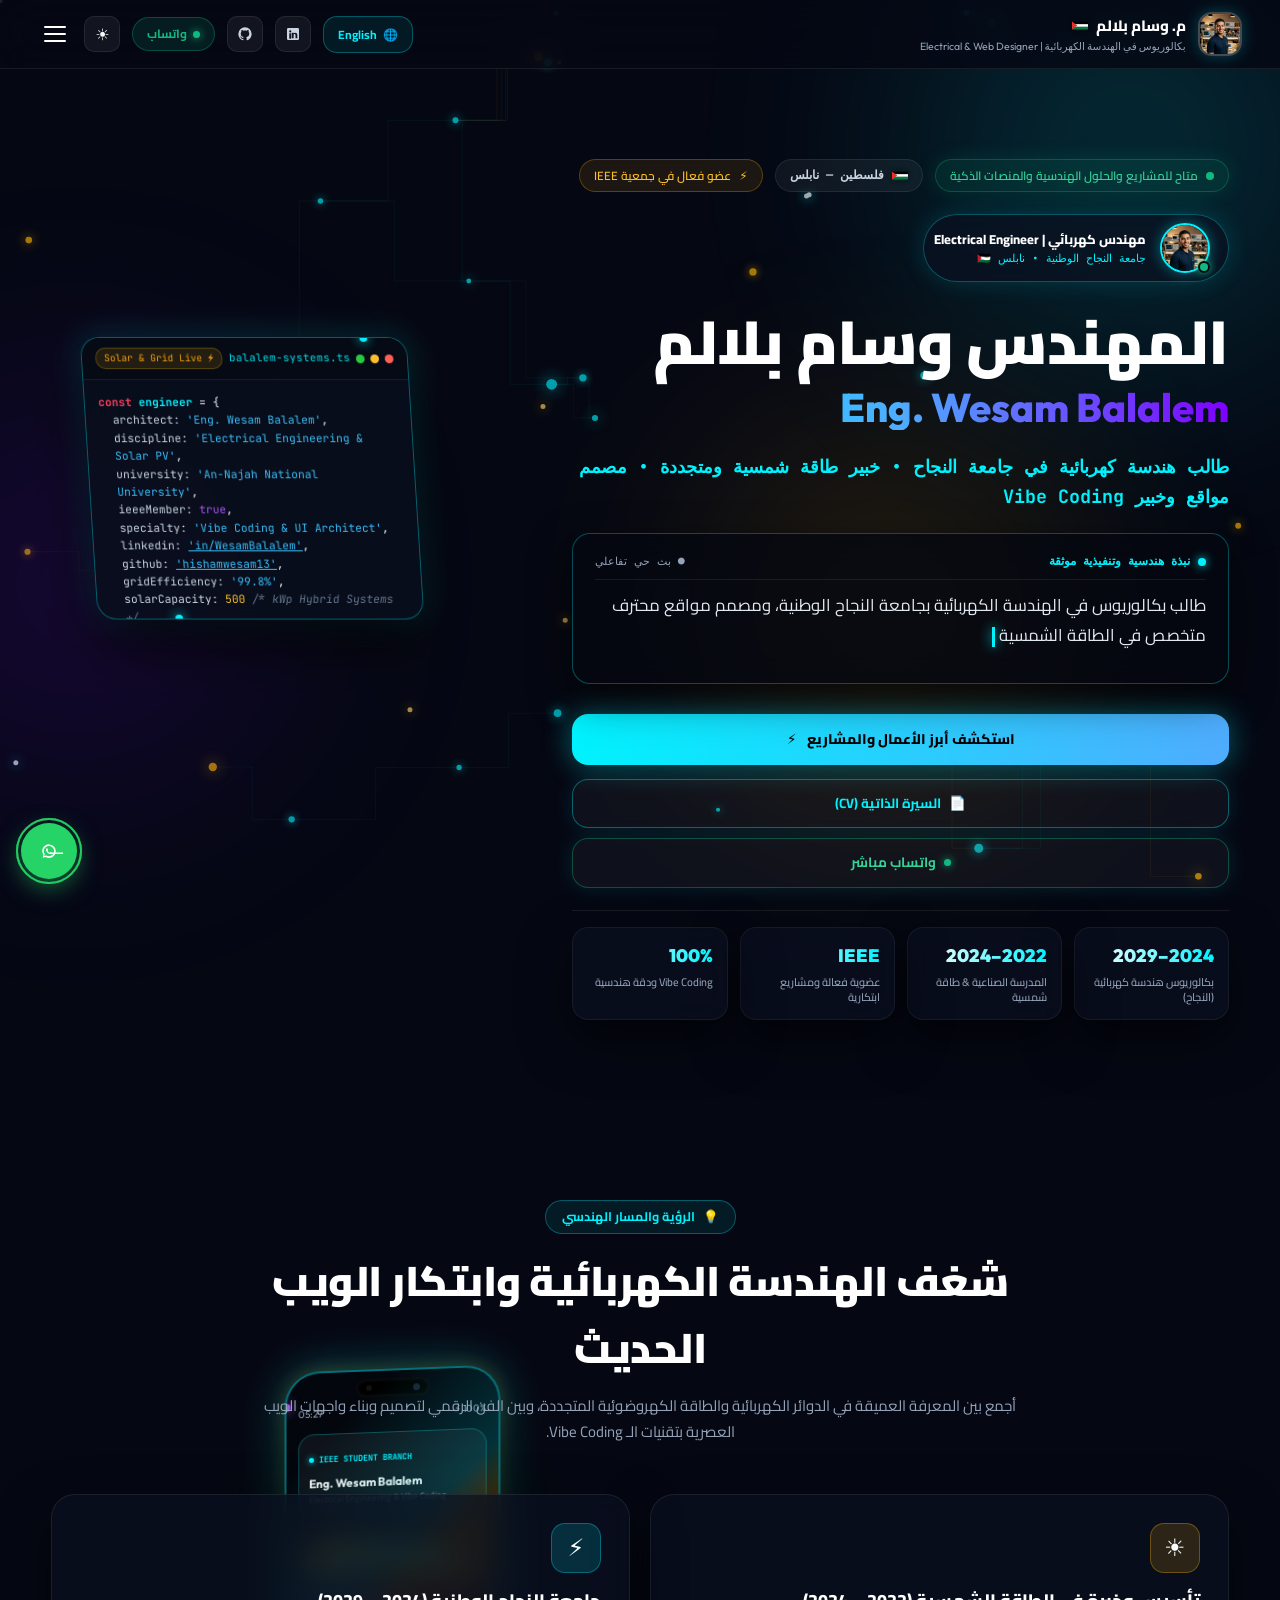
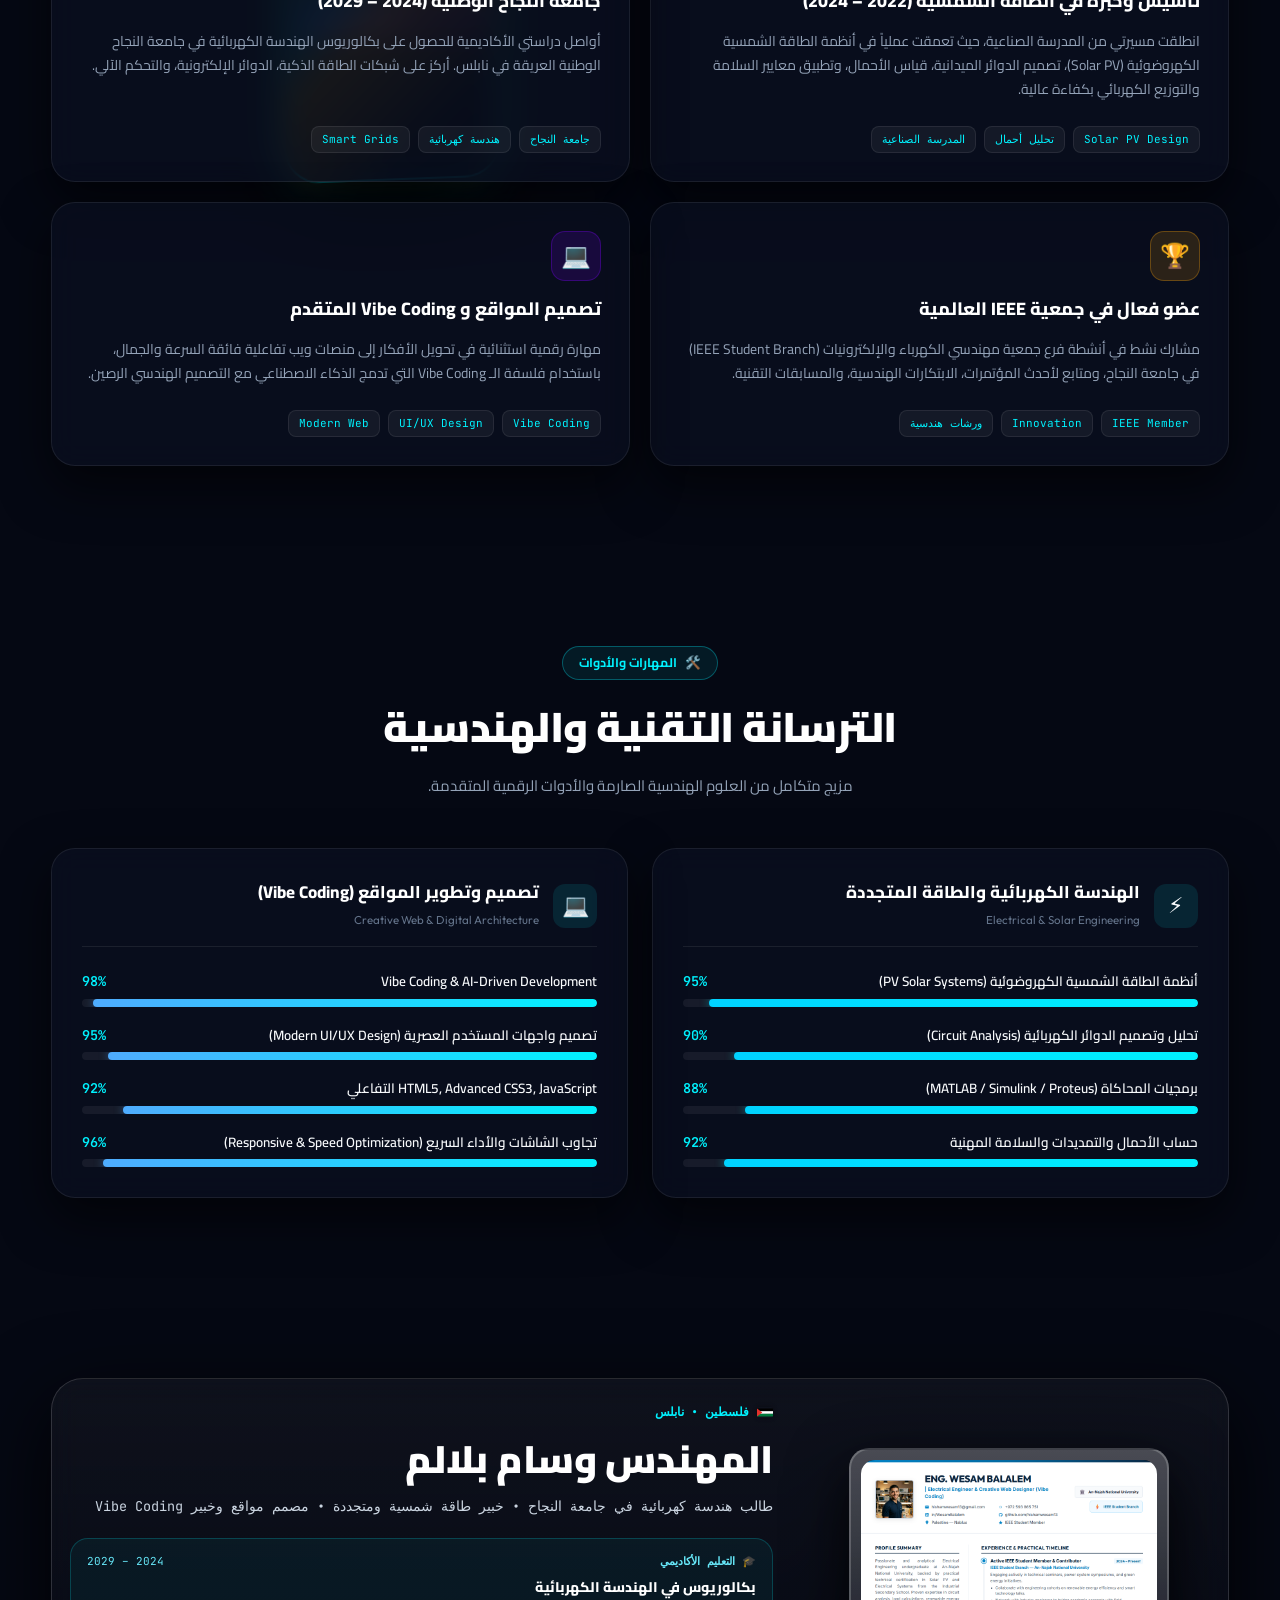
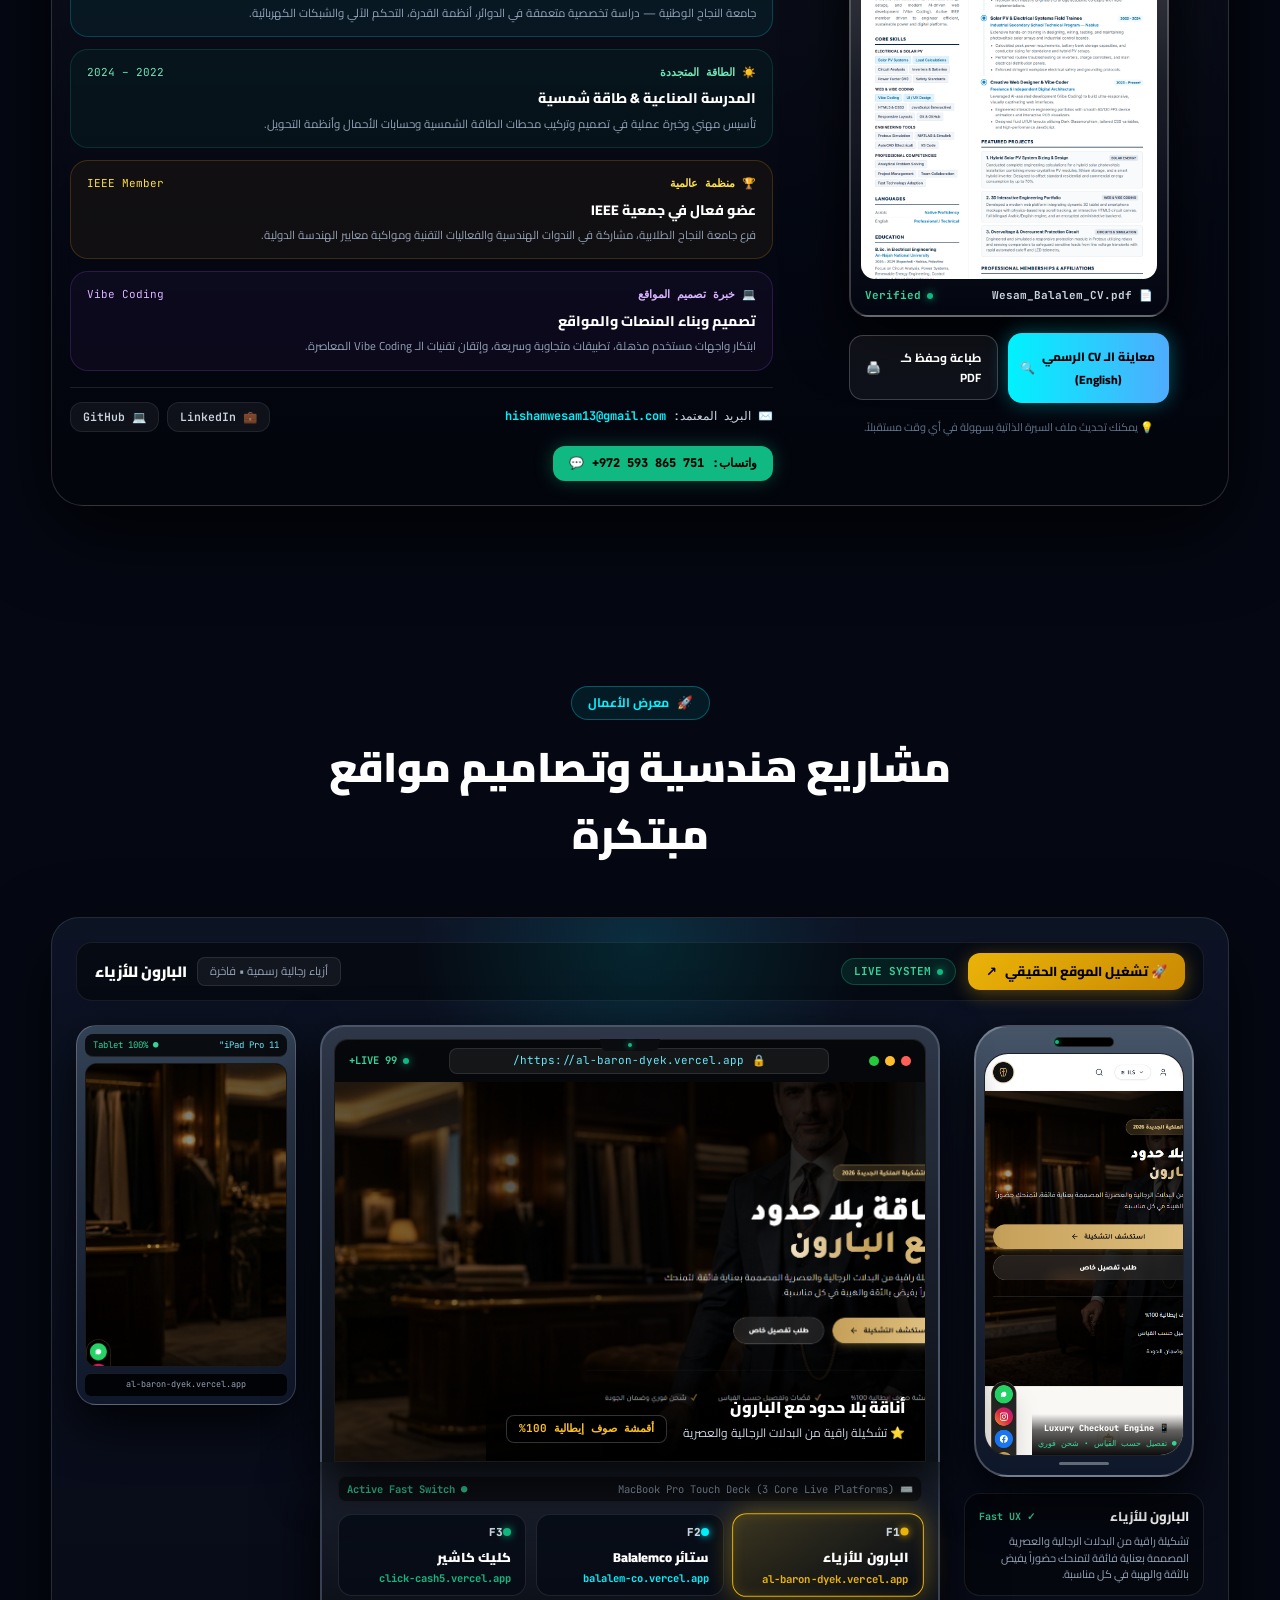
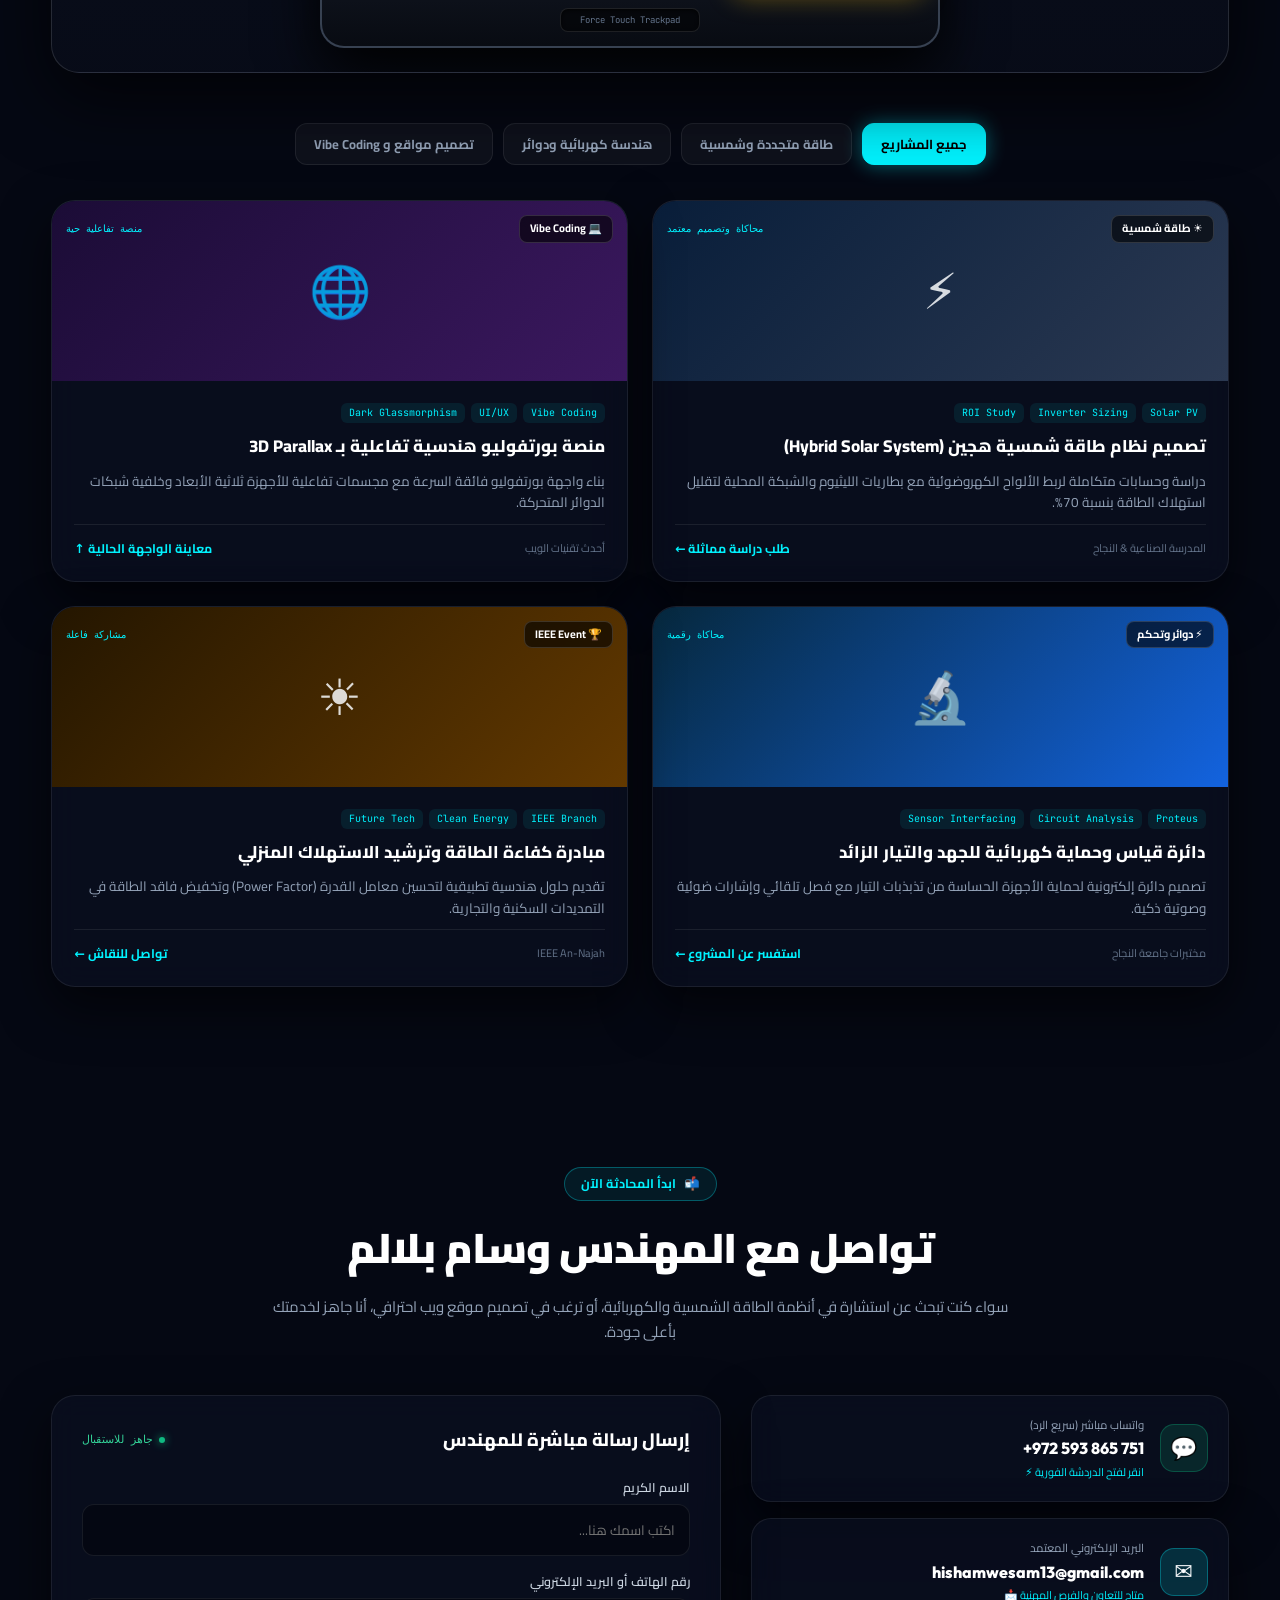
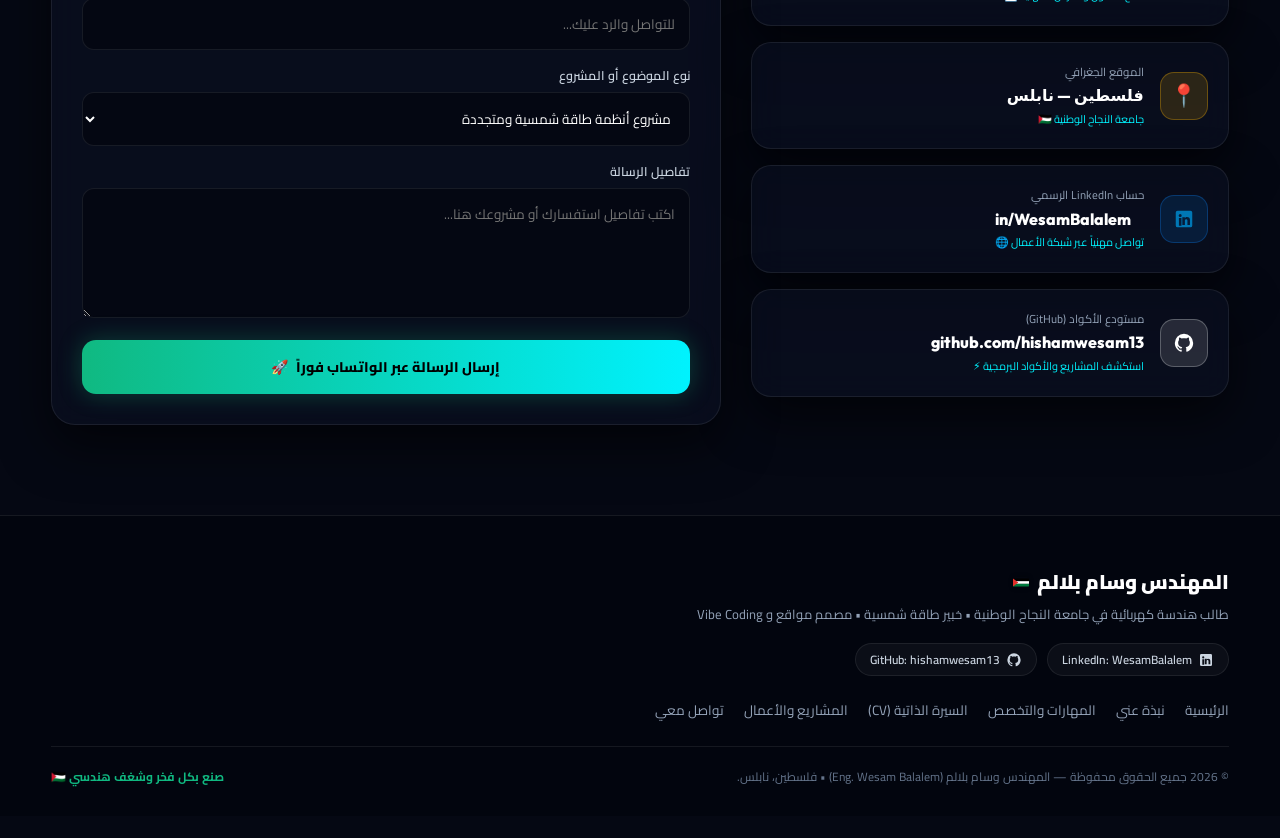
==== index.html @ 8897b4e2 "first commit - Eng. Wesam Balalem Portfolio & Multi-Device Showcase" ====
<!DOCTYPE html>
<html lang="ar" dir="rtl">
<head>
  <meta charset="UTF-8">
  <meta name="viewport" content="width=device-width, initial-scale=1.0">
  <title>المهندس وسام بلالم | هندسة كهربائية وتصميم مواقع Vibe Coding</title>
  <meta name="description" content="البورتفوليو الرسمي للمهندس وسام بلالم - طالب بكالوريوس هندسة كهربائية بجامعة النجاح الوطنية، خبير طاقة شمسية ومتجددة، ومصمم مواقع ومطور Vibe Coding.">
  
  <!-- Favicon & Fonts -->
  <link rel="preconnect" href="https://fonts.googleapis.com">
  <link rel="preconnect" href="https://fonts.gstatic.com" crossorigin>
  <link href="https://fonts.googleapis.com/css2?family=Cairo:wght@300;400;500;600;700;800;900&family=Outfit:wght@400;500;600;700;800&family=JetBrains+Mono:wght@400;500;700&display=swap" rel="stylesheet">
  
  <link rel="stylesheet" href="style.css">
</head>
<body>

  <!-- Electric Circuits & Particles Canvas Background -->
  <canvas id="circuitCanvas"></canvas>

  <!-- Ambient Glow Effects -->
  <div class="ambient-glow cyan-glow"></div>
  <div class="ambient-glow purple-glow"></div>
  <div class="ambient-glow gold-glow"></div>



  <!-- Navigation Bar -->
  <header class="navbar-wrapper">
    <nav class="navbar glass-nav">
      
      <!-- Profile Header Identical to snippet requested -->
      <a href="#hero" class="nav-brand group" data-cursor="true">
        <div class="avatar-ring">
          <img src="wesam.jpg" alt="المهندس وسام بلالم" class="brand-avatar" loading="eager">
        </div>
        <div class="brand-meta text-right">
          <div class="brand-name-wrap">
            <span class="brand-name">م. وسام بلالم</span>
            <!-- Palestine Flag SVG (Secret 3-Click Admin Trigger) -->
            <svg class="flag-svg secret-trigger" id="palestineSecretTrigger" viewBox="0 0 600 300" xmlns="http://www.w3.org/2000/svg" aria-label="علم فلسطين" title="فلسطين">
              <rect width="600" height="100" fill="#000000"></rect>
              <rect y="100" width="600" height="100" fill="#FFFFFF"></rect>
              <rect y="200" width="600" height="100" fill="#007A3D"></rect>
              <polygon points="0,0 200,150 0,300" fill="#E4312b"></polygon>
            </svg>
          </div>
          <span class="brand-title">بكالوريوس في الهندسة الكهربائية | Electrical & Web Designer</span>
        </div>
      </a>

      <!-- Navigation Links -->
      <div class="nav-links">
        <a href="#hero" class="nav-link active">الرئيسية</a>
        <a href="#about" class="nav-link">نبذة عني</a>
        <a href="#skills" class="nav-link">المهارات والتخصص</a>
        <a href="#cv" class="nav-link">السيرة الذاتية (CV)</a>
        <a href="#projects" class="nav-link">المشاريع والأعمال</a>
        <a href="#contact" class="nav-link">تواصل معي</a>
      </div>

      <!-- Quick Actions -->
      <div class="nav-actions">
        <button id="langToggle" class="btn-lang" aria-label="تبديل اللغة / Switch Language" title="English / العربية">
          <span class="lang-icon">🌐</span>
          <span id="langLabel">English</span>
        </button>
        <a href="https://www.linkedin.com/in/WesamBalalem" target="_blank" rel="noopener noreferrer" class="btn-icon nav-social-btn" aria-label="LinkedIn" title="LinkedIn: WesamBalalem">
          <svg viewBox="0 0 24 24" width="16" height="16" fill="currentColor"><path d="M19 3a2 2 0 0 1 2 2v14a2 2 0 0 1-2 2H5a2 2 0 0 1-2-2V5a2 2 0 0 1 2-2h14m-.5 15.5v-5.3a3.26 3.26 0 0 0-3.26-3.26c-.85 0-1.84.52-2.28 1.3v-1.11h-2.79v8.37h2.79v-4.93c0-.77.62-1.4 1.39-1.4a1.4 1.4 0 0 1 1.4 1.4v4.93h2.75M6.46 10.9v8.37H9.2V10.9H6.46M7.83 6.44a1.64 1.64 0 1 0 0 3.28 1.64 1.64 0 0 0 0-3.28z"/></svg>
        </a>
        <a href="https://github.com/hishamwesam13" target="_blank" rel="noopener noreferrer" class="btn-icon nav-social-btn" aria-label="GitHub" title="GitHub: hishamwesam13">
          <svg viewBox="0 0 24 24" width="16" height="16" fill="currentColor"><path d="M12 2A10 10 0 0 0 2 12c0 4.42 2.87 8.17 6.84 9.5.5.08.66-.23.66-.5v-1.69c-2.77.6-3.36-1.34-3.36-1.34-.46-1.16-1.11-1.47-1.11-1.47-.91-.62.07-.6.07-.6 1 .07 1.53 1.03 1.53 1.03.87 1.52 2.34 1.07 2.91.83.1-.65.35-1.09.63-1.34-2.22-.25-4.55-1.11-4.55-4.92 0-1.11.38-2 1.03-2.71-.1-.25-.45-1.29.1-2.64 0 0 .84-.27 2.75 1.02.79-.22 1.65-.33 2.5-.33.85 0 1.71.11 2.5.33 1.91-1.29 2.75-1.02 2.75-1.02.55 1.35.2 2.39.1 2.64.65.71 1.03 1.6 1.03 2.71 0 3.82-2.34 4.66-4.57 4.91.36.31.69.92.69 1.85V21c0 .27.16.59.67.5C19.14 20.16 22 16.42 22 12A10 10 0 0 0 12 2z"/></svg>
        </a>
        <a href="https://wa.me/972593865751?text=%D9%85%D8%B1%D8%AD%D8%A8%D8%A7%D9%8B%20%D9%85%D9%87%D9%86%D8%AF%D8%B3%20%D9%88%D8%B3%D8%A7%D9%85%D8%8C%20%D8%A3%D9%88%D8%AF%20%D8%A7%D9%84%D8%AA%D9%88%D8%A7%D8%B5%D9%84%20%D9%85%D8%B9%D9%83" target="_blank" rel="noopener noreferrer" class="btn-nav-wa" title="واتساب مباشر">
          <span class="pulse-emerald"></span>
          <span class="wa-nav-text">واتساب</span>
        </a>
        <button id="themeToggle" class="btn-icon" aria-label="تبديل المظهر" title="تبديل المظهر">
          <span id="themeIcon">☀️</span>
        </button>
        <button id="mobileMenuBtn" class="mobile-toggle" aria-label="القائمة">
          <span></span><span></span><span></span>
        </button>
      </div>
    </nav>
  </header>

  <!-- Main Container -->
  <main class="site-main">

    <!-- HERO SECTION -->
    <section id="hero" class="section hero-section">
      <div class="container hero-container">
        
        <div class="hero-content">
          
          <!-- Top Badges Row -->
          <div class="badges-row">
            <div class="badge-status glass-badge">
              <span class="ping-dot"></span>
              <span>متاح للمشاريع والحلول الهندسية والمنصات الذكية</span>
            </div>
            
            <div class="badge-location glass-badge">
              <svg class="flag-svg" viewBox="0 0 600 300" xmlns="http://www.w3.org/2000/svg" aria-label="علم فلسطين">
                <rect width="600" height="100" fill="#000000"></rect>
                <rect y="100" width="600" height="100" fill="#FFFFFF"></rect>
                <rect y="200" width="600" height="100" fill="#007A3D"></rect>
                <polygon points="0,0 200,150 0,300" fill="#E4312b"></polygon>
              </svg>
              <span>فلسطين — نابلس</span>
            </div>

            <div class="badge-ieee glass-badge">
              <span class="sparkle-icon">⚡</span>
              <span>عضو فعال في جمعية IEEE</span>
            </div>
          </div>

          <!-- Hero Headings & Profile Badge -->
          <div class="hero-profile-badge">
            <div class="hero-avatar-wrap">
              <img src="wesam.jpg" alt="المهندس وسام بلالم" class="hero-avatar-img">
              <span class="hero-avatar-status" title="متاح للعمل والمشاريع"></span>
            </div>
            <div class="hero-profile-info">
              <span class="hero-profile-role">مهندس كهربائي | Electrical Engineer</span>
              <span class="hero-profile-uni">جامعة النجاح الوطنية • نابلس 🇵🇸</span>
            </div>
          </div>

          <div class="hero-titles">
            <h1 class="hero-name">
              <span class="block-ar">المهندس وسام بلالم</span>
              <span class="block-en">Eng. Wesam Balalem</span>
            </h1>
          </div>

          <!-- Subtitle -->
          <div class="hero-subtitle">
            طالب هندسة كهربائية في جامعة النجاح • خبير طاقة شمسية ومتجددة • مصمم مواقع وخبير Vibe Coding
          </div>

          <!-- Live Interactive Typing Box (Exact request) -->
          <div class="live-typing-card glass-card">
            <div class="live-card-header">
              <span class="live-title">
                <span class="live-pulse"></span>
                <span>نبذة هندسية وتنفيذية موثقة</span>
              </span>
              <span class="live-stream-badge">● بث حي تفاعلي</span>
            </div>
            <p class="live-typing-text" id="typewriterParagraph">
              <span id="typewriterContent"></span><span class="typing-cursor"></span>
            </p>
          </div>

          <!-- Action Buttons (CTA) -->
          <div class="hero-buttons">
            <a href="#projects" class="btn-primary" data-cursor="true">
              <span>استكشف أبرز الأعمال والمشاريع</span>
              <span class="btn-icon-right">⚡</span>
            </a>
            
            <div class="btn-group-secondary">
              <a href="#cv" class="btn-glass" data-cursor="true">
                <span>📄</span>
                <span>السيرة الذاتية (CV)</span>
              </a>
              
              <a href="https://wa.me/972593865751?text=%D9%85%D8%B1%D8%AD%D8%A8%D8%A7%D9%8B%20%D9%85%D9%87%D9%86%D8%AF%D8%B3%20%D9%88%D8%B3%D8%A7%D9%85%D8%8C%20%D8%A3%D9%88%D8%AF%20%D8%A7%D9%84%D8%AA%D9%88%D8%A7%D8%B5%D9%84%20%D9%85%D8%B9%D9%83" target="_blank" rel="noopener noreferrer" class="btn-glass btn-wa" data-cursor="true">
                <span class="pulse-emerald-sm"></span>
                <span>واتساب مباشر</span>
              </a>
            </div>
          </div>

          <!-- Stats Counters -->
          <div class="hero-stats-grid">
            <div class="glass-card stat-box">
              <div class="stat-number">2024–2029</div>
              <div class="stat-label">بكالوريوس هندسة كهربائية (النجاح)</div>
            </div>
            
            <div class="glass-card stat-box">
              <div class="stat-number">2022–2024</div>
              <div class="stat-label">المدرسة الصناعية & طاقة شمسية</div>
            </div>
            
            <div class="glass-card stat-box">
              <div class="stat-number">IEEE</div>
              <div class="stat-label">عضوية فعالة ومشاريع ابتكارية</div>
            </div>
            
            <div class="glass-card stat-box">
              <div class="stat-number">100%</div>
              <div class="stat-label">Vibe Coding ودقة هندسية</div>
            </div>
          </div>

        </div>

        <!-- Left Column: The Interactive 3D Side Screen (Tablet & Phone Mockups) -->
        <div class="hero-side-screen" id="heroSideScreen">
          <div class="side-screen-wrapper">
            
            <!-- Floating Tech Tablet / Code Monitor -->
            <div class="device-tablet" id="deviceTablet">
              <div class="device-tablet-inner">
                <div class="tablet-header">
                  <div class="window-dots">
                    <span class="dot dot-red"></span>
                    <span class="dot dot-yellow"></span>
                    <span class="dot dot-green"></span>
                  </div>
                  <div class="tablet-filename">balalem-systems.ts</div>
                  <div class="tablet-badge">⚡ Solar & Grid Live</div>
                </div>
                <div class="tablet-screen">
                  <div class="code-line"><span class="c-keyword">const</span> <span class="c-obj">engineer</span> = {</div>
                  <div class="code-line indent-1"><span class="c-key">architect:</span> <span class="c-str">'Eng. Wesam Balalem'</span>,</div>
                  <div class="code-line indent-1"><span class="c-key">discipline:</span> <span class="c-str">'Electrical Engineering & Solar PV'</span>,</div>
                  <div class="code-line indent-1"><span class="c-key">university:</span> <span class="c-str">'An-Najah National University'</span>,</div>
                  <div class="code-line indent-1"><span class="c-key">ieeeMember:</span> <span class="c-bool">true</span>,</div>
                  <div class="code-line indent-1"><span class="c-key">specialty:</span> <span class="c-str">'Vibe Coding & UI Architect'</span>,</div>
                  <div class="code-line indent-1"><span class="c-key">linkedin:</span> <a href="https://www.linkedin.com/in/WesamBalalem" target="_blank" rel="noopener noreferrer" style="color: #38bdf8; text-decoration: underline;"><span class="c-str">'in/WesamBalalem'</span></a>,</div>
                  <div class="code-line indent-1"><span class="c-key">github:</span> <a href="https://github.com/hishamwesam13" target="_blank" rel="noopener noreferrer" style="color: #38bdf8; text-decoration: underline;"><span class="c-str">'hishamwesam13'</span></a>,</div>
                  <div class="code-line indent-1"><span class="c-key">gridEfficiency:</span> <span class="c-str">'99.8%'</span>,</div>
                  <div class="code-line indent-1"><span class="c-key">solarCapacity:</span> <span class="c-num">500</span> <span class="c-comment">/* kWp Hybrid Systems */</span></div>
                  <div class="code-line">};</div>
                  <div class="tablet-status-pill">
                    <span class="status-indicator"></span>
                    <span>Palestine • Nablus (Active)</span>
                  </div>
                </div>
              </div>
              <!-- Circuit Connector Nodes -->
              <div class="circuit-node node-t1"></div>
              <div class="circuit-node node-t2"></div>
              <div class="circuit-line line-t1"></div>
            </div>

            <!-- Floating Sleek Smartphone -->
            <div class="device-phone" id="devicePhone">
              <div class="device-phone-inner">
                <div class="phone-notch">
                  <div class="dynamic-island">
                    <span class="sensor"></span>
                    <span class="camera"></span>
                  </div>
                </div>
                <div class="phone-screen">
                  <div class="phone-header-bar">
                    <span class="phone-clock" id="phoneClock">12:30</span>
                    <div class="phone-icons">
                      <span class="signal-icon">⚡</span>
                      <span class="battery-icon">100%</span>
                    </div>
                  </div>
                  
                  <div class="phone-widget">
                    <div class="widget-badge">
                      <span class="pulse-dot"></span>
                      <span>IEEE STUDENT BRANCH</span>
                    </div>
                    <div class="widget-title">Eng. Wesam Balalem</div>
                    <div class="widget-sub">Electrical Engineering & Vibe Coding</div>
                  </div>

                  <div class="phone-card">
                    <div class="phone-card-title">☀️ Solar Generation</div>
                    <div class="phone-meter">
                      <div class="meter-fill"></div>
                    </div>
                    <div class="meter-info">
                      <span>Clean Energy</span>
                      <span class="meter-val">12.4 kWh</span>
                    </div>
                  </div>

                  <div class="phone-card mini">
                    <div class="phone-chip">
                      <span class="chip-icon">⚡</span>
                      <span>Next-Gen UI Architecture</span>
                    </div>
                    <div class="phone-status">Online in Palestine 🇵🇸</div>
                  </div>
                </div>
              </div>
              <!-- Phone Circuit Nodes -->
              <div class="circuit-node node-p1"></div>
              <div class="circuit-line line-p1"></div>
            </div>

          </div>
        </div>

      </div>
    </section>

    <!-- ABOUT SECTION -->
    <section id="about" class="section about-section">
      <div class="container">
        
        <div class="section-header">
          <div class="section-tag">
            <span class="tag-sparkle">💡</span>
            <span>الرؤية والمسار الهندسي</span>
          </div>
          <h2 class="section-title">شغف الهندسة الكهربائية وابتكار الويب الحديث</h2>
          <p class="section-desc">أجمع بين المعرفة العميقة في الدوائر الكهربائية والطاقة الكهروضوئية المتجددة، وبين الفن الرقمي لتصميم وبناء واجهات الويب العصرية بتقنيات الـ Vibe Coding.</p>
        </div>

        <div class="about-grid">
          
          <div class="about-card glass-card">
            <div class="about-card-icon solar-icon">☀️</div>
            <h3 class="about-card-title">تأسيس وخبرة في الطاقة الشمسية (2022 – 2024)</h3>
            <p class="about-card-text">
              انطلقت مسيرتي من المدرسة الصناعية، حيث تعمقت عملياً في أنظمة الطاقة الشمسية الكهروضوئية (Solar PV)، تصميم الدوائر الميدانية، قياس الأحمال، وتطبيق معايير السلامة والتوزيع الكهربائي بكفاءة عالية.
            </p>
            <div class="card-tags">
              <span class="tag-item">Solar PV Design</span>
              <span class="tag-item">تحليل أحمال</span>
              <span class="tag-item">المدرسة الصناعية</span>
            </div>
          </div>

          <div class="about-card glass-card">
            <div class="about-card-icon ee-icon">⚡</div>
            <h3 class="about-card-title">جامعة النجاح الوطنية (2024 – 2029)</h3>
            <p class="about-card-text">
              أواصل دراستي الأكاديمية للحصول على بكالوريوس الهندسة الكهربائية في جامعة النجاح الوطنية العريقة في نابلس. أركز على شبكات الطاقة الذكية، الدوائر الإلكترونية، والتحكم الآلي.
            </p>
            <div class="card-tags">
              <span class="tag-item">جامعة النجاح</span>
              <span class="tag-item">هندسة كهربائية</span>
              <span class="tag-item">Smart Grids</span>
            </div>
          </div>

          <div class="about-card glass-card">
            <div class="about-card-icon ieee-icon">🏆</div>
            <h3 class="about-card-title">عضو فعال في جمعية IEEE العالمية</h3>
            <p class="about-card-text">
              مشارك نشط في أنشطة فرع جمعية مهندسي الكهرباء والإلكترونيات (IEEE Student Branch) في جامعة النجاح، ومتابع لأحدث المؤتمرات، الابتكارات الهندسية، والمسابقات التقنية.
            </p>
            <div class="card-tags">
              <span class="tag-item">IEEE Member</span>
              <span class="tag-item">Innovation</span>
              <span class="tag-item">ورشات هندسية</span>
            </div>
          </div>

          <div class="about-card glass-card">
            <div class="about-card-icon web-icon">💻</div>
            <h3 class="about-card-title">تصميم المواقع و Vibe Coding المتقدم</h3>
            <p class="about-card-text">
              مهارة رقمية استثنائية في تحويل الأفكار إلى منصات ويب تفاعلية فائقة السرعة والجمال، باستخدام فلسفة الـ Vibe Coding التي تدمج الذكاء الاصطناعي مع التصميم الهندسي الرصين.
            </p>
            <div class="card-tags">
              <span class="tag-item">Vibe Coding</span>
              <span class="tag-item">UI/UX Design</span>
              <span class="tag-item">Modern Web</span>
            </div>
          </div>

        </div>

      </div>
    </section>

    <!-- SKILLS MATRIX -->
    <section id="skills" class="section skills-section">
      <div class="container">
        
        <div class="section-header">
          <div class="section-tag">
            <span class="tag-sparkle">🛠️</span>
            <span>المهارات والأدوات</span>
          </div>
          <h2 class="section-title">الترسانة التقنية والهندسية</h2>
          <p class="section-desc">مزيج متكامل من العلوم الهندسية الصارمة والأدوات الرقمية المتقدمة.</p>
        </div>

        <div class="skills-wrapper-grid">
          
          <!-- Electrical & Solar Column -->
          <div class="skill-category glass-card">
            <div class="category-header">
              <span class="category-icon">⚡</span>
              <div>
                <h3 class="category-title">الهندسة الكهربائية والطاقة المتجددة</h3>
                <span class="category-subtitle">Electrical & Solar Engineering</span>
              </div>
            </div>

            <div class="skills-list">
              <div class="skill-bar-item">
                <div class="skill-info">
                  <span>أنظمة الطاقة الشمسية الكهروضوئية (PV Solar Systems)</span>
                  <span class="skill-percent">95%</span>
                </div>
                <div class="skill-progress"><div class="progress-fill fill-cyan" style="width: 95%;"></div></div>
              </div>

              <div class="skill-bar-item">
                <div class="skill-info">
                  <span>تحليل وتصميم الدوائر الكهربائية (Circuit Analysis)</span>
                  <span class="skill-percent">90%</span>
                </div>
                <div class="skill-progress"><div class="progress-fill fill-cyan" style="width: 90%;"></div></div>
              </div>

              <div class="skill-bar-item">
                <div class="skill-info">
                  <span>برمجيات المحاكاة (MATLAB / Simulink / Proteus)</span>
                  <span class="skill-percent">88%</span>
                </div>
                <div class="skill-progress"><div class="progress-fill fill-cyan" style="width: 88%;"></div></div>
              </div>

              <div class="skill-bar-item">
                <div class="skill-info">
                  <span>حساب الأحمال والتمديدات والسلامة المهنية</span>
                  <span class="skill-percent">92%</span>
                </div>
                <div class="skill-progress"><div class="progress-fill fill-cyan" style="width: 92%;"></div></div>
              </div>
            </div>
          </div>

          <!-- Web Design & Vibe Coding Column -->
          <div class="skill-category glass-card">
            <div class="category-header">
              <span class="category-icon">💻</span>
              <div>
                <h3 class="category-title">تصميم وتطوير المواقع (Vibe Coding)</h3>
                <span class="category-subtitle">Creative Web & Digital Architecture</span>
              </div>
            </div>

            <div class="skills-list">
              <div class="skill-bar-item">
                <div class="skill-info">
                  <span>Vibe Coding & AI-Driven Development</span>
                  <span class="skill-percent">98%</span>
                </div>
                <div class="skill-progress"><div class="progress-fill fill-blue" style="width: 98%;"></div></div>
              </div>

              <div class="skill-bar-item">
                <div class="skill-info">
                  <span>تصميم واجهات المستخدم العصرية (Modern UI/UX Design)</span>
                  <span class="skill-percent">95%</span>
                </div>
                <div class="skill-progress"><div class="progress-fill fill-blue" style="width: 95%;"></div></div>
              </div>

              <div class="skill-bar-item">
                <div class="skill-info">
                  <span>HTML5, Advanced CSS3, JavaScript التفاعلي</span>
                  <span class="skill-percent">92%</span>
                </div>
                <div class="skill-progress"><div class="progress-fill fill-blue" style="width: 92%;"></div></div>
              </div>

              <div class="skill-bar-item">
                <div class="skill-info">
                  <span>تجاوب الشاشات والأداء السريع (Responsive & Speed Optimization)</span>
                  <span class="skill-percent">96%</span>
                </div>
                <div class="skill-progress"><div class="progress-fill fill-blue" style="width: 96%;"></div></div>
              </div>
            </div>
          </div>

        </div>

      </div>
    </section>

    <!-- CV SECTION (Exact requested structure with Bachelor next to it) -->
    <section id="cv" class="section cv-section">
      <div class="container">
        
        <div class="cv-card-wrapper glass-card">
          <div class="cv-grid">
            
            <!-- Left CV Preview Column -->
            <div class="cv-col-preview">
              <div class="cv-mockup-card" id="openCvModalBtn" data-cursor="true" title="انقر لمعاينة السيرة الذاتية">
                <div class="cv-mockup-frame">
                  <img src="wesam-cv-live.png?v=2026" alt="Official Curriculum Vitae — Eng. Wesam Balalem" class="cv-mockup-img" loading="eager">
                  <div class="cv-hover-overlay">
                    <span class="zoom-bubble">🔍</span>
                    <span class="zoom-text">انقر للمعاينة بملء الشاشة</span>
                  </div>
                </div>
                <div class="cv-status-row">
                  <span class="cv-file-name">📄 Wesam_Balalem_CV.pdf</span>
                  <span class="cv-badge-verified">
                    <span class="ping-dot-emerald"></span>
                    <span>Verified</span>
                  </span>
                </div>
              </div>

              <!-- Action Buttons for CV -->
              <div class="cv-action-buttons">
                <button class="btn-cv-preview" id="previewCvBtn" data-cursor="true" style="flex: 1.2;">
                  <span>معاينة الـ CV الرسمي (English)</span>
                  <span>🔍</span>
                </button>
                <a href="cv.html" target="_blank" class="btn-cv-download" data-cursor="true" id="downloadCvBtn" style="flex: 1;">
                  <span>طباعة وحفظ كـ PDF</span>
                  <span>🖨️</span>
                </a>
              </div>
              <p class="cv-note-edit">💡 يمكنك تحديث ملف السيرة الذاتية بسهولة في أي وقت مستقبلاً.</p>
            </div>

            <!-- Right Details Column (Exact user requirements) -->
            <div class="cv-col-details">
              
              <div class="cv-details-header">
                <div class="cv-loc-badge">
                  <svg class="flag-svg" viewBox="0 0 600 300" xmlns="http://www.w3.org/2000/svg" aria-label="علم فلسطين">
                    <rect width="600" height="100" fill="#000000"></rect>
                    <rect y="100" width="600" height="100" fill="#FFFFFF"></rect>
                    <rect y="200" width="600" height="100" fill="#007A3D"></rect>
                    <polygon points="0,0 200,150 0,300" fill="#E4312b"></polygon>
                  </svg>
                  <span>فلسطين • نابلس</span>
                </div>
                <h3 class="cv-person-name">المهندس وسام بلالم</h3>
                <p class="cv-person-sub">طالب بكالوريوس في الهندسة الكهربائية في جامعة النجاح ومصمم مواقع وخبير Vibe Coding</p>
              </div>

              <!-- Academic & Practical Cards Grid -->
              <div class="cv-features-grid">
                
                <!-- Bachelor's Degree Card -->
                <div class="cv-feature-box box-cyan">
                  <div class="box-top">
                    <span class="box-tag">🎓 التعليم الأكاديمي</span>
                    <span class="box-period">2024 – 2029</span>
                  </div>
                  <div class="box-title">بكالوريوس في الهندسة الكهربائية</div>
                  <p class="box-desc">جامعة النجاح الوطنية — دراسة تخصصية متعمقة في الدوائر، أنظمة القدرة، التحكم الآلي والشبكات الكهربائية.</p>
                </div>

                <!-- Industrial School & Solar Energy -->
                <div class="cv-feature-box box-emerald">
                  <div class="box-top">
                    <span class="box-tag">☀️ الطاقة المتجددة</span>
                    <span class="box-period">2022 – 2024</span>
                  </div>
                  <div class="box-title">المدرسة الصناعية & طاقة شمسية</div>
                  <p class="box-desc">تأسيس مهني وخبرة عملية في تصميم وتركيب محطات الطاقة الشمسية وحسابات الأحمال وأنظمة التحويل.</p>
                </div>

                <!-- IEEE Membership -->
                <div class="cv-feature-box box-amber">
                  <div class="box-top">
                    <span class="box-tag">🏆 منظمة عالمية</span>
                    <span class="box-period">IEEE Member</span>
                  </div>
                  <div class="box-title">عضو فعال في جمعية IEEE</div>
                  <p class="box-desc">فرع جامعة النجاح الطلابية، مشاركة في الندوات الهندسية والفعاليات التقنية ومواكبة معايير الهندسة الدولية.</p>
                </div>

                <!-- Vibe Coding & Web Design -->
                <div class="cv-feature-box box-purple">
                  <div class="box-top">
                    <span class="box-tag">💻 خبرة تصميم المواقع</span>
                    <span class="box-period">Vibe Coding</span>
                  </div>
                  <div class="box-title">تصميم وبناء المنصات والمواقع</div>
                  <p class="box-desc">ابتكار واجهات مستخدم مذهلة، تطبيقات متجاوبة وسريعة، وإتقان تقنيات الـ Vibe Coding المعاصرة.</p>
                </div>

              </div>

              <!-- Footer Contact Row inside CV card -->
              <div class="cv-card-footer">
                <div class="cv-email-info">
                  <span>✉️ البريد المعتمد: </span>
                  <a href="mailto:hishamwesam13@gmail.com" class="email-link">hishamwesam13@gmail.com</a>
                </div>

                <div class="cv-social-chips">
                  <a href="https://www.linkedin.com/in/WesamBalalem" target="_blank" rel="noopener noreferrer" class="btn-cv-social" title="LinkedIn: WesamBalalem">
                    <span>💼 LinkedIn</span>
                  </a>
                  <a href="https://github.com/hishamwesam13" target="_blank" rel="noopener noreferrer" class="btn-cv-social" title="GitHub: hishamwesam13">
                    <span>💻 GitHub</span>
                  </a>
                </div>

                <a href="https://wa.me/972593865751?text=%D9%85%D8%B1%D8%AD%D8%A8%D8%A7%D9%8B%20%D9%85%D9%87%D9%86%D8%AF%D8%B3%20%D9%88%D8%B3%D8%A7%D9%85%D8%8C%20%D8%A3%D9%88%D8%AF%20%D8%A7%D9%84%D8%AA%D9%88%D8%A7%D8%B5%D9%84%20%D9%85%D8%B9%D9%83" target="_blank" rel="noopener noreferrer" class="btn-wa-chip" data-cursor="true">
                  <span>واتساب: </span>
                  <span dir="ltr" class="wa-num">+972 593 865 751</span>
                  <span>💬</span>
                </a>
              </div>

            </div>

          </div>
        </div>

      </div>
    </section>

    <!-- PROJECTS SECTION -->
    <section id="projects" class="section projects-section">
      <div class="container">
        
        <div class="section-header">
          <div class="section-tag">
            <span class="tag-sparkle">🚀</span>
            <span>معرض الأعمال</span>
          </div>
          <h2 class="section-title">مشاريع هندسية وتصاميم مواقع مبتكرة</h2>
        </div>

        <!-- INTERACTIVE MULTI-DEVICE WEB ARCHITECTURE DECK -->
        <div class="web-showcase-wrapper" id="webDeckWrapper">
          
          <!-- Top Control Header -->
          <div class="deck-top-bar">
            <div class="deck-top-left">
              <a href="https://al-baron-dyek.vercel.app/" target="_blank" rel="noopener noreferrer" class="btn-deck-launch" id="deckLaunchBtn">
                <span>🚀 تشغيل الموقع الحقيقي</span>
                <span class="launch-arrow">↗</span>
              </a>
              <span class="deck-power-badge">
                <span class="ping-dot-emerald"></span>
                <span>LIVE SYSTEM</span>
              </span>
            </div>

            <div class="deck-top-right">
              <span class="deck-site-category" id="deckCategoryBadge">أزياء رجالية رسمية • فاخرة</span>
              <span class="deck-brand-name" id="deckBrandHeader">البارون للأزياء</span>
            </div>
          </div>

          <!-- Multi-Device Grid -->
          <div class="deck-devices-grid">
            
            <!-- Left: Smartphone Frame -->
            <div class="deck-col-phone">
              <div class="phone-mockup-wrap">
                <div class="deck-phone-shell">
                  <div class="phone-island">
                    <span class="island-camera"></span>
                  </div>
                  <div class="phone-screen-area">
                    <img src="showcase/baron-mobile.png" alt="نسخة الجوال" class="phone-live-img" id="deckPhoneImg">
                    <div class="phone-screen-footer">
                      <span class="phone-engine-text" id="deckPhoneEngine">📱 Luxury Checkout Engine</span>
                      <span class="phone-location-text" id="deckPhoneLoc">● تفصيل حسب القياس • شحن فوري</span>
                    </div>
                  </div>
                  <div class="phone-home-indicator"></div>
                </div>
              </div>

              <!-- Quick Info Pill Card -->
              <div class="phone-info-card">
                <div class="info-card-header">
                  <span class="info-site-name" id="deckInfoName">البارون للأزياء</span>
                  <span class="info-badge-ux">✓ Fast UX</span>
                </div>
                <p class="info-card-desc" id="deckInfoDesc">
                  تشكيلة راقية من البدلات الرجالية والعصرية المصممة بعناية فائقة لتمنحك حضوراً يفيض بالثقة والهيبة في كل مناسبة.
                </p>
              </div>
            </div>

            <!-- Center: Laptop Display + Touch Deck -->
            <div class="deck-col-laptop">
              
              <!-- Laptop Screen -->
              <div class="laptop-screen-shell">
                <div class="laptop-notch">
                  <span class="laptop-cam-dot"></span>
                </div>
                
                <!-- Browser Bar -->
                <div class="laptop-browser-bar">
                  <div class="browser-window-dots">
                    <span class="dot dot-red"></span>
                    <span class="dot dot-yellow"></span>
                    <span class="dot dot-green"></span>
                  </div>
                  <div class="browser-url-pill">
                    <span class="url-lock">🔒</span>
                    <span class="url-text" id="deckUrlText">https://al-baron-dyek.vercel.app/</span>
                  </div>
                  <div class="browser-live-status">
                    <span class="live-dot-ping"></span>
                    <span>LIVE 99+</span>
                  </div>
                </div>

                <!-- Display Screen with Screenshot -->
                <a href="https://al-baron-dyek.vercel.app/" target="_blank" rel="noopener noreferrer" class="laptop-display-link" id="deckDisplayLink" title="انقر لفتح الموقع الحقيقي">
                  <img src="showcase/baron-desktop.png" alt="معاينة سطح المكتب" class="laptop-live-img" id="deckDesktopImg">
                  <div class="laptop-hover-launch">
                    <span class="hover-launch-chip">
                      <span>🚀 انقر لتشغيل الموقع الحقيقي في لسان جديد</span>
                      <span>↗</span>
                    </span>
                  </div>
                  <div class="laptop-screen-caption">
                    <div class="caption-texts">
                      <h4 class="caption-title" id="deckCaptionTitle">أناقة بلا حدود مع البارون</h4>
                      <p class="caption-sub" id="deckCaptionSub">⭐ تشكيلة راقية من البدلات الرجالية والعصرية</p>
                    </div>
                    <div class="caption-badge" id="deckCaptionBadge">
                      <span>أقمشة صوف إيطالية 100%</span>
                    </div>
                  </div>
                </a>
              </div>

              <!-- MacBook Pro Touch Deck (Keyboard & Switcher) -->
              <div class="touch-deck-keyboard">
                <div class="touch-deck-header">
                  <span class="deck-title-text">⌨️ MacBook Pro Touch Deck (3 Core Live Platforms)</span>
                  <span class="deck-active-switch">● Active Fast Switch</span>
                </div>

                <!-- 3 Channel Buttons (F1, F2, F3) -->
                <div class="touch-deck-buttons">
                  
                  <!-- F1: Al-Baron -->
                  <button class="deck-channel-btn active" data-site="baron" data-index="0" data-color="#eab308">
                    <div class="btn-top-row">
                      <span class="channel-led" style="background: #eab308; box-shadow: 0 0 8px #eab308;"></span>
                      <span class="channel-key">F1</span>
                    </div>
                    <div class="btn-info-block">
                      <span class="channel-name">البارون للأزياء</span>
                      <span class="channel-domain" style="color: #eab308;">al-baron-dyek.vercel.app</span>
                    </div>
                  </button>

                  <!-- F2: Balalem Co -->
                  <button class="deck-channel-btn" data-site="balalem" data-index="1" data-color="#00f2fe">
                    <div class="btn-top-row">
                      <span class="channel-led" style="background: #00f2fe; box-shadow: 0 0 8px #00f2fe;"></span>
                      <span class="channel-key">F2</span>
                    </div>
                    <div class="btn-info-block">
                      <span class="channel-name">ستائر Balalemco</span>
                      <span class="channel-domain" style="color: #00f2fe;">balalem-co.vercel.app</span>
                    </div>
                  </button>

                  <!-- F3: Click Cash -->
                  <button class="deck-channel-btn" data-site="clickcash" data-index="2" data-color="#10b981">
                    <div class="btn-top-row">
                      <span class="channel-led" style="background: #10b981; box-shadow: 0 0 8px #10b981;"></span>
                      <span class="channel-key">F3</span>
                    </div>
                    <div class="btn-info-block">
                      <span class="channel-name">كليك كاشير</span>
                      <span class="channel-domain" style="color: #10b981;">click-cash5.vercel.app</span>
                    </div>
                  </button>

                </div>

                <!-- Trackpad Element -->
                <div class="touch-deck-trackpad">Force Touch Trackpad</div>
              </div>

            </div>

            <!-- Right: iPad Pro 11" Tablet Frame -->
            <div class="deck-col-tablet">
              <a href="https://al-baron-dyek.vercel.app/" target="_blank" rel="noopener noreferrer" class="deck-tablet-shell" id="deckTabletLink" title="انقر لفتح نسخة التابلت">
                <div class="tablet-header-bar">
                  <span class="tablet-model">iPad Pro 11"</span>
                  <span class="tablet-live">● 100% Tablet</span>
                </div>
                <div class="tablet-screen-area">
                  <img src="showcase/baron-desktop.png" alt="نسخة التابلت" class="tablet-live-img" id="deckTabletImg">
                </div>
                <div class="tablet-footer-bar" id="deckTabletFooter">
                  al-baron-dyek.vercel.app
                </div>
              </a>
            </div>

          </div>

        </div>

        <!-- Filter Buttons -->
        <div class="filter-controls">
          <button class="filter-btn active" data-filter="all">جميع المشاريع</button>
          <button class="filter-btn" data-filter="solar">طاقة متجددة وشمسية</button>
          <button class="filter-btn" data-filter="electrical">هندسة كهربائية ودوائر</button>
          <button class="filter-btn" data-filter="web">تصميم مواقع و Vibe Coding</button>
        </div>

        <!-- Projects Grid -->
        <div class="projects-grid">
          
          <!-- Project 1: Solar Grid -->
          <div class="project-card glass-card" data-category="solar">
            <div class="project-preview solar-pv-bg">
              <div class="preview-overlay">
                <span class="preview-tag">☀️ طاقة شمسية</span>
                <span class="preview-status">محاكاة وتصميم معتمد</span>
              </div>
              <div class="preview-icon">⚡</div>
            </div>
            <div class="project-body">
              <div class="project-tags">
                <span>Solar PV</span>
                <span>Inverter Sizing</span>
                <span>ROI Study</span>
              </div>
              <h3 class="project-title">تصميم نظام طاقة شمسية هجين (Hybrid Solar System)</h3>
              <p class="project-desc">دراسة وحسابات متكاملة لربط الألواح الكهروضوئية مع بطاريات الليثيوم والشبكة المحلية لتقليل استهلاك الطاقة بنسبة 70%.</p>
              <div class="project-footer">
                <span class="project-meta">المدرسة الصناعية & النجاح</span>
                <a href="#contact" class="project-link">طلب دراسة مماثلة ←</a>
              </div>
            </div>
          </div>

          <!-- Project 2: Vibe Coding Website -->
          <div class="project-card glass-card" data-category="web">
            <div class="project-preview vibe-coding-bg">
              <div class="preview-overlay">
                <span class="preview-tag">💻 Vibe Coding</span>
                <span class="preview-status">منصة تفاعلية حية</span>
              </div>
              <div class="preview-icon">🌐</div>
            </div>
            <div class="project-body">
              <div class="project-tags">
                <span>Vibe Coding</span>
                <span>UI/UX</span>
                <span>Dark Glassmorphism</span>
              </div>
              <h3 class="project-title">منصة بورتفوليو هندسية تفاعلية بـ 3D Parallax</h3>
              <p class="project-desc">بناء واجهة بورتفوليو فائقة السرعة مع مجسمات تفاعلية للأجهزة ثلاثية الأبعاد وخلفية شبكات الدوائر المتحركة.</p>
              <div class="project-footer">
                <span class="project-meta">أحدث تقنيات الويب</span>
                <a href="#hero" class="project-link">معاينة الواجهة الحالية ↑</a>
              </div>
            </div>
          </div>

          <!-- Project 3: Electrical Circuit Simulation -->
          <div class="project-card glass-card" data-category="electrical">
            <div class="project-preview circuit-bg">
              <div class="preview-overlay">
                <span class="preview-tag">⚡ دوائر وتحكم</span>
                <span class="preview-status">محاكاة رقمية</span>
              </div>
              <div class="preview-icon">🔬</div>
            </div>
            <div class="project-body">
              <div class="project-tags">
                <span>Proteus</span>
                <span>Circuit Analysis</span>
                <span>Sensor Interfacing</span>
              </div>
              <h3 class="project-title">دائرة قياس وحماية كهربائية للجهد والتيار الزائد</h3>
              <p class="project-desc">تصميم دائرة إلكترونية لحماية الأجهزة الحساسة من تذبذبات التيار مع فصل تلقائي وإشارات ضوئية وصوتية ذكية.</p>
              <div class="project-footer">
                <span class="project-meta">مختبرات جامعة النجاح</span>
                <a href="#contact" class="project-link">استفسر عن المشروع ←</a>
              </div>
            </div>
          </div>

          <!-- Project 4: IEEE Workshop & Clean Tech -->
          <div class="project-card glass-card" data-category="solar">
            <div class="project-preview ieee-bg">
              <div class="preview-overlay">
                <span class="preview-tag">🏆 IEEE Event</span>
                <span class="preview-status">مشاركة فاعلة</span>
              </div>
              <div class="preview-icon">☀️</div>
            </div>
            <div class="project-body">
              <div class="project-tags">
                <span>IEEE Branch</span>
                <span>Clean Energy</span>
                <span>Future Tech</span>
              </div>
              <h3 class="project-title">مبادرة كفاءة الطاقة وترشيد الاستهلاك المنزلي</h3>
              <p class="project-desc">تقديم حلول هندسية تطبيقية لتحسين معامل القدرة (Power Factor) وتخفيض فاقد الطاقة في التمديدات السكنية والتجارية.</p>
              <div class="project-footer">
                <span class="project-meta">IEEE An-Najah</span>
                <a href="#contact" class="project-link">تواصل للنقاش ←</a>
              </div>
            </div>
          </div>

        </div>

      </div>
    </section>

    <!-- CONTACT SECTION -->
    <section id="contact" class="section contact-section">
      <div class="container">
        
        <div class="section-header">
          <div class="section-tag">
            <span class="tag-sparkle">📬</span>
            <span>ابدأ المحادثة الآن</span>
          </div>
          <h2 class="section-title">تواصل مع المهندس وسام بلالم</h2>
          <p class="section-desc">سواء كنت تبحث عن استشارة في أنظمة الطاقة الشمسية والكهربائية، أو ترغب في تصميم موقع ويب احترافي، أنا جاهز لخدمتك بأعلى جودة.</p>
        </div>

        <div class="contact-layout">
          
          <!-- Contact Cards Info -->
          <div class="contact-info-col">
            
            <a href="https://wa.me/972593865751?text=%D9%85%D8%B1%D8%AD%D8%A8%D8%A7%D9%8B%20%D9%85%D9%87%D9%86%D8%AF%D8%B3%20%D9%88%D8%B3%D8%A7%D9%85%D8%8C%20%D8%A3%D9%88%D8%AF%20%D8%A7%D9%84%D8%AA%D9%88%D8%A7%D8%B5%D9%84%20%D9%85%D8%B9%D9%83" target="_blank" rel="noopener noreferrer" class="contact-box glass-card hover-glow">
              <div class="contact-icon icon-wa">💬</div>
              <div class="contact-box-content">
                <div class="box-label">واتساب مباشر (سريع الرد)</div>
                <div class="box-value" dir="ltr">+972 593 865 751</div>
                <div class="box-hint">انقر لفتح الدردشة الفورية ⚡</div>
              </div>
            </a>

            <a href="mailto:hishamwesam13@gmail.com" class="contact-box glass-card hover-glow">
              <div class="contact-icon icon-mail">✉️</div>
              <div class="contact-box-content">
                <div class="box-label">البريد الإلكتروني المعتمد</div>
                <div class="box-value">hishamwesam13@gmail.com</div>
                <div class="box-hint">متاح للتعاون والفرص المهنية 📩</div>
              </div>
            </a>

            <div class="contact-box glass-card">
              <div class="contact-icon icon-loc">📍</div>
              <div class="contact-box-content">
                <div class="box-label">الموقع الجغرافي</div>
                <div class="box-value">فلسطين — نابلس</div>
                <div class="box-hint">جامعة النجاح الوطنية 🇵🇸</div>
              </div>
            </div>

            <!-- LinkedIn Card -->
            <a href="https://www.linkedin.com/in/WesamBalalem" target="_blank" rel="noopener noreferrer" class="contact-box glass-card hover-glow linkedin-box" id="contactLinkedinBox">
              <div class="contact-icon icon-linkedin">
                <svg viewBox="0 0 24 24" width="22" height="22" fill="currentColor">
                  <path d="M19 3a2 2 0 0 1 2 2v14a2 2 0 0 1-2 2H5a2 2 0 0 1-2-2V5a2 2 0 0 1 2-2h14m-.5 15.5v-5.3a3.26 3.26 0 0 0-3.26-3.26c-.85 0-1.84.52-2.28 1.3v-1.11h-2.79v8.37h2.79v-4.93c0-.77.62-1.4 1.39-1.4a1.4 1.4 0 0 1 1.4 1.4v4.93h2.75M6.46 10.9v8.37H9.2V10.9H6.46M7.83 6.44a1.64 1.64 0 1 0 0 3.28 1.64 1.64 0 0 0 0-3.28z"/>
                </svg>
              </div>
              <div class="contact-box-content">
                <div class="box-label" id="lblLinkedin">حساب LinkedIn الرسمي</div>
                <div class="box-value" dir="ltr">in/WesamBalalem</div>
                <div class="box-hint" id="hintLinkedin">تواصل مهنياً عبر شبكة الأعمال 🌐</div>
              </div>
            </a>

            <!-- GitHub Card -->
            <a href="https://github.com/hishamwesam13" target="_blank" rel="noopener noreferrer" class="contact-box glass-card hover-glow github-box" id="contactGithubBox">
              <div class="contact-icon icon-github">
                <svg viewBox="0 0 24 24" width="22" height="22" fill="currentColor">
                  <path d="M12 2A10 10 0 0 0 2 12c0 4.42 2.87 8.17 6.84 9.5.5.08.66-.23.66-.5v-1.69c-2.77.6-3.36-1.34-3.36-1.34-.46-1.16-1.11-1.47-1.11-1.47-.91-.62.07-.6.07-.6 1 .07 1.53 1.03 1.53 1.03.87 1.52 2.34 1.07 2.91.83.1-.65.35-1.09.63-1.34-2.22-.25-4.55-1.11-4.55-4.92 0-1.11.38-2 1.03-2.71-.1-.25-.45-1.29.1-2.64 0 0 .84-.27 2.75 1.02.79-.22 1.65-.33 2.5-.33.85 0 1.71.11 2.5.33 1.91-1.29 2.75-1.02 2.75-1.02.55 1.35.2 2.39.1 2.64.65.71 1.03 1.6 1.03 2.71 0 3.82-2.34 4.66-4.57 4.91.36.31.69.92.69 1.85V21c0 .27.16.59.67.5C19.14 20.16 22 16.42 22 12A10 10 0 0 0 12 2z"/>
                </svg>
              </div>
              <div class="contact-box-content">
                <div class="box-label" id="lblGithub">مستودع الأكواد (GitHub)</div>
                <div class="box-value" dir="ltr">github.com/hishamwesam13</div>
                <div class="box-hint" id="hintGithub">استكشف المشاريع والأكواد البرمجية ⚡</div>
              </div>
            </a>



          </div>

          <!-- Contact Form -->
          <div class="contact-form-col">
            <form id="contactForm" class="contact-form glass-card">
              <div class="form-title-row">
                <h3 class="form-title">إرسال رسالة مباشرة للمهندس</h3>
                <span class="badge-active-dot"><span class="ping-dot-emerald"></span> جاهز للاستقبال</span>
              </div>

              <div class="form-group">
                <label for="senderName" class="form-label">الاسم الكريم</label>
                <input type="text" id="senderName" class="form-input" placeholder="اكتب اسمك هنا..." required>
              </div>

              <div class="form-group">
                <label for="senderContact" class="form-label">رقم الهاتف أو البريد الإلكتروني</label>
                <input type="text" id="senderContact" class="form-input" placeholder="للتواصل والرد عليك..." required>
              </div>

              <div class="form-group">
                <label for="projectType" class="form-label">نوع الموضوع أو المشروع</label>
                <select id="projectType" class="form-select">
                  <option value="طاقة شمسية ومتجددة">مشروع أنظمة طاقة شمسية ومتجددة</option>
                  <option value="تصميم وبرمجة موقع">تصميم وتطوير موقع إلكتروني (Vibe Coding)</option>
                  <option value="استشارة كهربائية">استشارة في الهندسة الكهربائية والدوائر</option>
                  <option value="تعاون هندسي أو IEEE">تعاون أكاديمي أو أنشطة IEEE</option>
                  <option value="أخرى">أخرى</option>
                </select>
              </div>

              <div class="form-group">
                <label for="senderMsg" class="form-label">تفاصيل الرسالة</label>
                <textarea id="senderMsg" class="form-textarea" rows="4" placeholder="اكتب تفاصيل استفسارك أو مشروعك هنا..." required></textarea>
              </div>

              <button type="submit" class="btn-submit" id="submitFormBtn">
                <span>إرسال الرسالة عبر الواتساب فوراً</span>
                <span>🚀</span>
              </button>
            </form>
          </div>

        </div>

      </div>
    </section>

  </main>

  <!-- Footer -->
  <footer class="site-footer">
    <div class="container footer-container">
      
      <div class="footer-brand">
        <div class="brand-name-wrap">
          <span class="footer-title">المهندس وسام بلالم</span>
          <svg class="flag-svg" viewBox="0 0 600 300" xmlns="http://www.w3.org/2000/svg" aria-label="علم فلسطين">
            <rect width="600" height="100" fill="#000000"></rect>
            <rect y="100" width="600" height="100" fill="#FFFFFF"></rect>
            <rect y="200" width="600" height="100" fill="#007A3D"></rect>
            <polygon points="0,0 200,150 0,300" fill="#E4312b"></polygon>
          </svg>
        </div>
        <p class="footer-tagline">طالب هندسة كهربائية في جامعة النجاح الوطنية • خبير طاقة شمسية • مصمم مواقع و Vibe Coding</p>
        <div class="footer-social-links">
          <a href="https://www.linkedin.com/in/WesamBalalem" target="_blank" rel="noopener noreferrer" class="footer-social-icon" aria-label="LinkedIn" title="LinkedIn: WesamBalalem">
            <svg viewBox="0 0 24 24" width="16" height="16" fill="currentColor"><path d="M19 3a2 2 0 0 1 2 2v14a2 2 0 0 1-2 2H5a2 2 0 0 1-2-2V5a2 2 0 0 1 2-2h14m-.5 15.5v-5.3a3.26 3.26 0 0 0-3.26-3.26c-.85 0-1.84.52-2.28 1.3v-1.11h-2.79v8.37h2.79v-4.93c0-.77.62-1.4 1.39-1.4a1.4 1.4 0 0 1 1.4 1.4v4.93h2.75M6.46 10.9v8.37H9.2V10.9H6.46M7.83 6.44a1.64 1.64 0 1 0 0 3.28 1.64 1.64 0 0 0 0-3.28z"/></svg>
            <span>LinkedIn: WesamBalalem</span>
          </a>
          <a href="https://github.com/hishamwesam13" target="_blank" rel="noopener noreferrer" class="footer-social-icon" aria-label="GitHub" title="GitHub: hishamwesam13">
            <svg viewBox="0 0 24 24" width="16" height="16" fill="currentColor"><path d="M12 2A10 10 0 0 0 2 12c0 4.42 2.87 8.17 6.84 9.5.5.08.66-.23.66-.5v-1.69c-2.77.6-3.36-1.34-3.36-1.34-.46-1.16-1.11-1.47-1.11-1.47-.91-.62.07-.6.07-.6 1 .07 1.53 1.03 1.53 1.03.87 1.52 2.34 1.07 2.91.83.1-.65.35-1.09.63-1.34-2.22-.25-4.55-1.11-4.55-4.92 0-1.11.38-2 1.03-2.71-.1-.25-.45-1.29.1-2.64 0 0 .84-.27 2.75 1.02.79-.22 1.65-.33 2.5-.33.85 0 1.71.11 2.5.33 1.91-1.29 2.75-1.02 2.75-1.02.55 1.35.2 2.39.1 2.64.65.71 1.03 1.6 1.03 2.71 0 3.82-2.34 4.66-4.57 4.91.36.31.69.92.69 1.85V21c0 .27.16.59.67.5C19.14 20.16 22 16.42 22 12A10 10 0 0 0 12 2z"/></svg>
            <span>GitHub: hishamwesam13</span>
          </a>
        </div>
      </div>

      <div class="footer-links">
        <a href="#hero">الرئيسية</a>
        <a href="#about">عني</a>
        <a href="#skills">المهارات</a>
        <a href="#cv">السيرة الذاتية</a>
        <a href="#projects">المشاريع</a>
        <a href="#contact">تواصل</a>
      </div>

        <div class="footer-bottom">
          <div class="copyright">
            © <span id="currentYear">2026</span> جميع الحقوق محفوظة — المهندس وسام بلالم (Eng. Wesam Balalem) • فلسطين، نابلس.
          </div>
          <div class="palestine-pride">
            صنع بكل فخر وشغف هندسي 🇵🇸
          </div>
        </div>

    </div>
  </footer>

  <!-- Floating WhatsApp Watermark / Floating Quick Widget (as requested) -->
  <div class="floating-wa-watermark" id="floatingWaWidget">
    <a href="https://wa.me/972593865751?text=%D9%85%D8%B1%D8%AD%D8%A8%D8%A7%D9%8B%20%D9%85%D9%87%D9%86%D8%AF%D8%B3%20%D9%88%D8%B3%D8%A7%D9%85%D8%8C%20%D8%A3%D9%88%D8%AF%20%D8%A7%D9%84%D8%AA%D9%88%D8%A7%D8%B5%D9%84%20%D9%85%D8%B9%D9%83" target="_blank" rel="noopener noreferrer" class="wa-float-btn" aria-label="محادثة واتساب سريعة">
      <span class="wa-ripple"></span>
      <span class="wa-ripple ripple-2"></span>
      <div class="wa-icon-circle">
        <svg viewBox="0 0 24 24" width="28" height="28" fill="currentColor">
          <path d="M12.031 6.172c-3.181 0-5.767 2.586-5.768 5.766-.001 1.298.38 2.27 1.019 3.287l-.711 2.598 2.664-.699c.97.53 1.954.814 2.795.814 3.183 0 5.769-2.586 5.77-5.766.001-3.182-2.585-5.768-5.769-5.768zm0 10.375c-.754 0-1.634-.23-2.34-.65l-.167-.1-1.58.414.422-1.542-.11-.174c-.456-.728-.698-1.57-.697-2.457.001-2.43 1.977-4.407 4.409-4.407 2.431 0 4.408 1.977 4.409 4.407.001 2.432-1.976 4.409-4.409 4.409zm2.417-3.298c-.132-.066-.782-.386-.903-.43-.121-.044-.209-.066-.297.066-.088.132-.341.43-.418.518-.077.088-.154.099-.286.033-.132-.066-.558-.206-1.063-.656-.393-.35-.658-.782-.735-.914-.077-.132-.008-.204.058-.269.06-.059.132-.154.198-.231.066-.077.088-.132.132-.22.044-.088.022-.165-.011-.231-.033-.066-.297-.716-.407-.98-.107-.257-.216-.222-.297-.226-.077-.004-.165-.005-.253-.005s-.231.033-.352.165c-.121.132-.462.452-.462 1.102 0 .65.473 1.278.539 1.366.066.088.931 1.422 2.256 1.994.315.136.561.217.753.278.316.1.604.086.832.052.254-.038.782-.32 892-.628.11-.308.11-.572.077-.628-.033-.055-.121-.088-.253-.154z"/>
        </svg>
      </div>
      <span class="wa-tooltip">تواصل عبر الواتساب مباشرة 💬</span>
    </a>
  </div>

  <!-- FULLSCREEN CV PREVIEW MODAL -->
  <div class="cv-modal" id="cvModal" aria-hidden="true">
    <div class="cv-modal-backdrop" id="cvModalBackdrop"></div>
    <div class="cv-modal-content">
      <div class="cv-modal-header">
        <div class="cv-modal-title">
          <span>📄 Curriculum Vitae — Eng. Wesam Balalem</span>
          <span class="cv-modal-badge">English • ATS-Ready</span>
        </div>
        <div class="cv-modal-controls">
          <a href="cv.html" target="_blank" class="btn-modal-action" title="Open Fullscreen & Print PDF">
            <span>🖨️ فتح بملء الشاشة والطباعة</span>
          </a>
          <button class="btn-modal-close" id="closeCvModalBtn" aria-label="إغلاق المعاينة">✕</button>
        </div>
      </div>
      <div class="cv-modal-body" style="padding: 0; height: 80vh;">
        <iframe src="cv.html" class="cv-modal-iframe" id="cvModalIframe" title="Eng. Wesam Balalem Curriculum Vitae" style="width: 100%; height: 100%; border: none; background: #0b1120;"></iframe>
      </div>
    </div>
  </div>

  <!-- ADMIN FLOATING STATUS BAR (Appears when logged in) -->
  <div class="admin-top-bar" id="adminTopBar" style="display: none;">
    <div class="admin-bar-inner">
      <div class="admin-user-pill">
        <span class="admin-live-dot"></span>
        <span>وضع المدير نشط: <strong id="adminUserEmailDisplay">hishamwesam13@gmail.com</strong></span>
      </div>
      <div class="admin-bar-actions">
        <button id="openAdminPanelBtn" class="btn-admin-action">⚙️ لوحة التحكم والتعديل</button>
        <button id="adminLogoutBtn" class="btn-admin-logout">تسجيل الخروج ✕</button>
      </div>
    </div>
  </div>

  <!-- ADMIN LOGIN MODAL -->
  <div class="admin-modal" id="adminLoginModal" aria-hidden="true">
    <div class="admin-modal-backdrop" id="adminLoginBackdrop"></div>
    <div class="admin-modal-box glass-card">
      <div class="admin-box-header">
        <div class="admin-box-title">
          <span class="admin-badge-icon">🔒</span>
          <span>تسجيل دخول لوحة تحكم الموقع</span>
        </div>
        <button class="btn-box-close" id="closeAdminLoginBtn">✕</button>
      </div>
      <form id="adminLoginForm" class="admin-login-form">
        <div class="form-group">
          <label for="adminEmailInput" class="form-label">البريد الإلكتروني</label>
          <input type="email" id="adminEmailInput" class="form-input" placeholder="أدخل البريد الإلكتروني..." required autocomplete="off">
        </div>

        <div class="form-group">
          <label for="adminPassInput" class="form-label">كلمة المرور</label>
          <input type="password" id="adminPassInput" class="form-input" placeholder="أدخل كلمة المرور..." required autocomplete="off">
        </div>

        <div id="adminLoginError" class="admin-error-msg" style="display: none;"></div>

        <button type="submit" class="btn-submit">
          <span>تسجيل الدخول</span>
          <span>🔒</span>
        </button>
      </form>
    </div>
  </div>

  <!-- ADMIN CONTROL PANEL MODAL (THE DASHBOARD) -->
  <div class="admin-modal" id="adminDashboardModal" aria-hidden="true">
    <div class="admin-modal-backdrop" id="adminDashboardBackdrop"></div>
    <div class="admin-dashboard-box glass-card">
      <div class="admin-box-header">
        <div class="admin-box-title">
          <span class="admin-badge-icon">⚡</span>
          <span>لوحة تحكم وإدارة الموقع — المهندس وسام بلالم</span>
        </div>
        <div class="admin-header-btns">
          <button id="saveAllAdminChangesBtn" class="btn-admin-save">💾 حفظ التعديلات وتطبيقها فوراً</button>
          <button class="btn-box-close" id="closeAdminDashboardBtn">✕</button>
        </div>
      </div>

      <div class="admin-dashboard-body">
        
        <!-- Dashboard Tabs Nav -->
        <div class="admin-tabs-nav">
          <button class="admin-tab-btn active" data-tab="tab-general">👤 الهوية والنصوص</button>
          <button class="admin-tab-btn" data-tab="tab-typing">💬 البث الحي (الكتابة)</button>
          <button class="admin-tab-btn" data-tab="tab-contact">📞 الواتساب والتواصل</button>
          <button class="admin-tab-btn" data-tab="tab-academic">🎓 الدراسة والـ CV</button>
          <button class="admin-tab-btn" data-tab="tab-projects">🚀 إدارة المشاريع</button>
          <button class="admin-tab-btn" data-tab="tab-export">⚙️ تصدير / ضبط</button>
        </div>

        <!-- Tab 1: General Info -->
        <div class="admin-tab-content active" id="tab-general">
          <div class="admin-section-grid">
            <div class="form-group">
              <label class="form-label">الاسم بالعربية</label>
              <input type="text" id="cfg_nameAr" class="form-input" value="المهندس وسام بلالم">
            </div>
            <div class="form-group">
              <label class="form-label">الاسم بالإنجليزية</label>
              <input type="text" id="cfg_nameEn" class="form-input" value="Eng. Wesam Balalem">
            </div>
            <div class="form-group col-span-2">
              <label class="form-label">المسمى الوظيفي والعنوان الفرعي</label>
              <input type="text" id="cfg_subtitle" class="form-input" value="طالب هندسة كهربائية في جامعة النجاح • خبير طاقة شمسية ومتجددة • مصمم مواقع وخبير Vibe Coding">
            </div>
            <div class="form-group col-span-2">
              <label class="form-label">شارة الحالة في الهيدر والواجهة</label>
              <input type="text" id="cfg_statusBadge" class="form-input" value="متاح للمشاريع والحلول الهندسية والمنصات الذكية">
            </div>
          </div>
        </div>

        <!-- Tab 2: Typing Phrases -->
        <div class="admin-tab-content" id="tab-typing">
          <div class="admin-typing-settings">
            <p class="tab-instruction">هذه العبارات تظهر في الصندوق التفاعلي وتتحرك حياً بنظام الكتابة والمسح التلقائي:</p>
            <div class="form-group">
              <label class="form-label">العبارة الأولى (الرئيسية):</label>
              <textarea id="cfg_phrase1" class="form-textarea" rows="2"></textarea>
            </div>
            <div class="form-group">
              <label class="form-label">العبارة الثانية (IEEE والدوائر):</label>
              <textarea id="cfg_phrase2" class="form-textarea" rows="2"></textarea>
            </div>
            <div class="form-group">
              <label class="form-label">العبارة الثالثة (المدرسة الصناعية وجامعة النجاح):</label>
              <textarea id="cfg_phrase3" class="form-textarea" rows="2"></textarea>
            </div>
            <div class="form-group">
              <label class="form-label">العبارة الرابعة (Vibe Coding):</label>
              <textarea id="cfg_phrase4" class="form-textarea" rows="2"></textarea>
            </div>
          </div>
        </div>

        <!-- Tab 3: Contact & WhatsApp -->
        <div class="admin-tab-content" id="tab-contact">
          <div class="admin-section-grid">
            <div class="form-group">
              <label class="form-label">رقم الواتساب الرسمي (مع المقدمة بدون +)</label>
              <input type="text" id="cfg_waNumber" class="form-input" value="972593865751">
            </div>
            <div class="form-group">
              <label class="form-label">البريد الإلكتروني المعتمد</label>
              <input type="email" id="cfg_email" class="form-input" value="hishamwesam13@gmail.com">
            </div>
            <div class="form-group">
              <label class="form-label">الموقع الجغرافي</label>
              <input type="text" id="cfg_location" class="form-input" value="فلسطين — نابلس">
            </div>
            <div class="form-group">
              <label class="form-label">رابط LinkedIn الرسمي</label>
              <input type="url" id="cfg_linkedin" class="form-input" value="https://www.linkedin.com/in/WesamBalalem">
            </div>
            <div class="form-group col-span-2">
              <label class="form-label">رابط GitHub الرسمي</label>
              <input type="url" id="cfg_github" class="form-input" value="https://github.com/hishamwesam13">
            </div>
          </div>
        </div>

        <!-- Tab 4: Academic & CV -->
        <div class="admin-tab-content" id="tab-academic">
          <div class="admin-section-grid">
            <div class="form-group">
              <label class="form-label">فترة دراسة البكالوريوس بجامعة النجاح</label>
              <input type="text" id="cfg_najahYears" class="form-input" value="2024 – 2029">
            </div>
            <div class="form-group">
              <label class="form-label">فترة المدرسة الصناعية والطاقة الشمسية</label>
              <input type="text" id="cfg_industrialYears" class="form-input" value="2022 – 2024">
            </div>
            <div class="form-group col-span-2">
              <label class="form-label">نص تفاصيل البكالوريوس</label>
              <textarea id="cfg_najahDesc" class="form-textarea" rows="2">جامعة النجاح الوطنية — دراسة تخصصية متعمقة في الدوائر، أنظمة القدرة، التحكم الآلي والشبكات الكهربائية.</textarea>
            </div>
            <div class="form-group col-span-2">
              <label class="form-label">نص تفاصيل الطاقة الشمسية بالمدرسة الصناعية</label>
              <textarea id="cfg_industrialDesc" class="form-textarea" rows="2">تأسيس مهني وخبرة عملية في تصميم وتركيب محطات الطاقة الشمسية وحسابات الأحمال وأنظمة التحويل.</textarea>
            </div>
          </div>
        </div>

        <!-- Tab 5: Projects -->
        <div class="admin-tab-content" id="tab-projects">
          <div class="projects-editor-wrap">
            <p class="tab-instruction">يمكنك تعديل أي مشروع مباشرة أو تحديث بياناته وسينعكس فوراً في قسم المشاريع في الموقع.</p>
            <div class="project-edit-card glass-card p-3">
              <label class="form-label">مشروع 1: الطاقة الشمسية</label>
              <input type="text" id="cfg_p1Title" class="form-input mb-2" value="تصميم نظام طاقة شمسية هجين (Hybrid Solar System)">
              <textarea id="cfg_p1Desc" class="form-textarea" rows="2">دراسة وحسابات متكاملة لربط الألواح الكهروضوئية مع بطاريات الليثيوم والشبكة المحلية لتقليل استهلاك الطاقة بنسبة 70%.</textarea>
            </div>
            <div class="project-edit-card glass-card p-3 mt-3">
              <label class="form-label">مشروع 2: الويب و Vibe Coding</label>
              <input type="text" id="cfg_p2Title" class="form-input mb-2" value="منصة بورتفوليو هندسية تفاعلية بـ 3D Parallax">
              <textarea id="cfg_p2Desc" class="form-textarea" rows="2">بناء واجهة بورتفوليو فائقة السرعة مع مجسمات تفاعلية للأجهزة ثلاثية الأبعاد وخلفية شبكات الدوائر المتحركة.</textarea>
            </div>
          </div>
        </div>

        <!-- Tab 6: Export & Config -->
        <div class="admin-tab-content" id="tab-export">
          <div class="admin-export-area">
            <div class="export-box glass-card p-4">
              <h4 class="text-white font-bold mb-2">📥 تصدير واستيراد الإعدادات</h4>
              <p class="text-muted text-xs mb-3">يمكنك تنزيل ملف الإعدادات كاملاً بصيغة JSON لنسخ احتياطي واسترجاعه على أي جهاز آخر بنقرة واحدة.</p>
              <div class="flex gap-2">
                <button id="downloadConfigBtn" class="btn-glass text-xs">تنزيل ملف الإعدادات (JSON) 💾</button>
                <button id="resetDefaultsBtn" class="btn-glass text-rose-400 text-xs">إعادة ضبط للإعدادات الأصلية 🔄</button>
              </div>
            </div>
          </div>
        </div>

      </div>

      <div class="admin-dashboard-footer">
        <span class="admin-save-tip">💡 يتم حفظ التعديلات تلقائياً ومحلياً على جهازك وتبقى محفوظة بشكل دائم.</span>
        <button id="saveAllAdminChangesBtnBottom" class="btn-admin-save">💾 حفظ التعديلات وتطبيقها فوراً</button>
      </div>

    </div>
  </div>

  <script src="main.js"></script>
</body>
</html>
---- style.css ----
/* ==========================================================================
   PORTFOLIO DESIGN SYSTEM — ENG. WESAM BALALEM
   Electrical Engineering & Solar Systems | Vibe Coding & Web Architecture
   ========================================================================== */

:root {
  --font-ar: 'Cairo', system-ui, -apple-system, sans-serif;
  --font-en: 'Outfit', system-ui, -apple-system, sans-serif;
  --font-code: 'JetBrains Mono', monospace;

  /* Engineering & Cyber Lighting Palette */
  --bg-dark: #050813;
  --bg-secondary: #090e20;
  --bg-card: rgba(10, 16, 32, 0.72);
  --bg-card-hover: rgba(15, 25, 48, 0.85);

  --text-main: #f8fafc;
  --text-muted: #94a3b8;
  --text-dim: #64748b;

  --accent-cyan: #00f2fe;
  --accent-blue: #4facfe;
  --accent-violet: #7f00ff;
  --accent-emerald: #10b981;
  --accent-amber: #f59e0b;
  --accent-solar: #ffb703;

  --border-glass: rgba(255, 255, 255, 0.08);
  --border-cyan: rgba(0, 242, 254, 0.3);
  --border-emerald: rgba(16, 185, 129, 0.3);

  --shadow-neon: 0 0 25px rgba(0, 242, 254, 0.25);
  --shadow-card: 0 20px 50px rgba(0, 0, 0, 0.6);

  --transition-smooth: all 0.35s cubic-bezier(0.16, 1, 0.3, 1);
}

/* Light Theme Variables */
[data-theme="light"] {
  --bg-dark: #f0f4f9;
  --bg-secondary: #e2e8f0;
  --bg-card: rgba(255, 255, 255, 0.85);
  --bg-card-hover: rgba(255, 255, 255, 0.98);

  --text-main: #090e20;
  --text-muted: #475569;
  --text-dim: #64748b;

  --border-glass: rgba(0, 0, 0, 0.08);
  --border-cyan: rgba(0, 180, 216, 0.4);
  --shadow-card: 0 15px 40px rgba(0, 0, 0, 0.08);
}

/* Base Reset & Typography */
*, *::before, *::after {
  box-sizing: border-box;
  margin: 0;
  padding: 0;
}

html {
  scroll-behavior: smooth;
  font-size: 16px;
}

body {
  font-family: var(--font-ar);
  background-color: var(--bg-dark);
  color: var(--text-main);
  line-height: 1.6;
  overflow-x: hidden;
  position: relative;
  min-height: 100vh;
}

a {
  color: inherit;
  text-decoration: none;
}

button {
  font-family: inherit;
  cursor: pointer;
  border: none;
  background: none;
}

img {
  max-width: 100%;
  display: block;
}

/* Background Canvas for Electric Traces */
#circuitCanvas {
  position: fixed;
  top: 0;
  left: 0;
  width: 100vw;
  height: 100vh;
  z-index: 0;
  pointer-events: none;
  opacity: 0.65;
}

/* Ambient Glow Orbs */
.ambient-glow {
  position: fixed;
  border-radius: 50%;
  filter: blur(120px);
  pointer-events: none;
  z-index: 0;
  opacity: 0.22;
}

.cyan-glow {
  width: 500px;
  height: 500px;
  background: radial-gradient(circle, var(--accent-cyan), transparent);
  top: -100px;
  right: -100px;
}

.purple-glow {
  width: 450px;
  height: 450px;
  background: radial-gradient(circle, var(--accent-violet), transparent);
  bottom: 10%;
  left: -150px;
}

.gold-glow {
  width: 400px;
  height: 400px;
  background: radial-gradient(circle, var(--accent-solar), transparent);
  top: 45%;
  right: 15%;
}

/* ==========================================================================
   3D SIDE SCREEN & FLOATING DEVICES (RESPONSIVE PC, TABLET, MOBILE)
   ========================================================================== */
.hero-side-screen {
  position: relative;
  width: 100%;
  max-width: 440px;
  height: 520px;
  margin: 0 auto;
  perspective: 1400px;
  display: flex;
  align-items: center;
  justify-content: center;
  z-index: 30;
}

.side-screen-wrapper {
  position: relative;
  width: 100%;
  height: 100%;
}

/* Tablet Code Window (Anchored in Hero) */
.device-tablet {
  position: absolute;
  top: 10px;
  left: 0;
  width: 340px;
  height: 290px;
  border-radius: 20px;
  background: rgba(8, 14, 28, 0.92);
  border: 1px solid rgba(0, 242, 254, 0.35);
  box-shadow: 0 25px 60px rgba(0, 0, 0, 0.8), 0 0 35px rgba(0, 242, 254, 0.2);
  backdrop-filter: blur(16px);
  transform: rotateY(16deg) rotateX(8deg) translateZ(30px);
  transition: transform 0.4s cubic-bezier(0.1, 0.9, 0.2, 1);
  overflow: hidden;
  z-index: 10;
}

.tablet-header {
  display: flex;
  align-items: center;
  justify-content: space-between;
  padding: 10px 14px;
  border-bottom: 1px solid rgba(255, 255, 255, 0.08);
  background: rgba(4, 8, 18, 0.7);
}

.window-dots {
  display: flex;
  gap: 6px;
}

.dot {
  width: 9px;
  height: 9px;
  border-radius: 50%;
}
.dot-red { background: #ff5f56; }
.dot-yellow { background: #ffbd2e; }
.dot-green { background: #27c93f; }

.tablet-filename {
  font-family: var(--font-code);
  font-size: 11px;
  color: var(--accent-cyan);
  opacity: 0.9;
}

.tablet-badge {
  font-size: 10px;
  font-family: var(--font-code);
  color: var(--accent-amber);
  background: rgba(255, 183, 3, 0.12);
  padding: 2px 8px;
  border-radius: 10px;
  border: 1px solid rgba(255, 183, 3, 0.25);
}

.tablet-screen {
  padding: 14px;
  font-family: var(--font-code);
  font-size: 11.5px;
  line-height: 1.6;
  direction: ltr;
  text-align: left;
}

.indent-1 { padding-left: 14px; }

.c-keyword { color: #f43f5e; font-weight: bold; }
.c-obj { color: var(--accent-cyan); font-weight: bold; }
.c-key { color: #cbd5e1; }
.c-str { color: #38bdf8; }
.c-bool { color: #a855f7; }
.c-num { color: #fbbf24; }
.c-comment { color: #64748b; font-style: italic; }

.tablet-status-pill {
  margin-top: 14px;
  display: inline-flex;
  align-items: center;
  gap: 6px;
  padding: 4px 10px;
  border-radius: 12px;
  background: rgba(16, 185, 129, 0.1);
  border: 1px solid rgba(16, 185, 129, 0.3);
  color: #34d399;
  font-size: 10px;
}

.status-indicator {
  width: 6px;
  height: 6px;
  border-radius: 50%;
  background: #10b981;
  box-shadow: 0 0 8px #10b981;
}

/* Smartphone Mockup (Dynamic scroll follower) */
.device-phone {
  position: absolute;
  top: 180px;
  right: 0;
  width: 220px;
  height: 420px;
  border-radius: 36px;
  background: #03060d;
  border: 2.5px solid rgba(0, 242, 254, 0.45);
  box-shadow: 0 35px 85px rgba(0, 0, 0, 0.95), 0 0 45px rgba(0, 242, 254, 0.35), 0 0 20px rgba(255, 183, 3, 0.25);
  transform: rotateY(-14deg) rotateX(12deg) translateZ(60px);
  overflow: hidden;
  z-index: 50;
  will-change: transform;
}

/* Striking Holographic Moving Light Sheen across screen */
.device-phone::before {
  content: '';
  position: absolute;
  top: -60%;
  left: -60%;
  width: 220%;
  height: 220%;
  background: linear-gradient(
    135deg,
    transparent 35%,
    rgba(0, 242, 254, 0.18) 48%,
    rgba(255, 183, 3, 0.22) 52%,
    transparent 65%
  );
  pointer-events: none;
  animation: phoneLightSheen 4.5s ease-in-out infinite;
  z-index: 10;
}

@keyframes phoneLightSheen {
  0% { transform: translateY(-90%) rotate(25deg); opacity: 0; }
  15% { opacity: 0.9; }
  55% { opacity: 0.9; }
  100% { transform: translateY(90%) rotate(25deg); opacity: 0; }
}

.device-phone-inner {
  height: 100%;
  display: flex;
  flex-direction: column;
  padding: 8px 12px;
  direction: ltr;
  position: relative;
  z-index: 2;
}

.phone-notch {
  display: flex;
  justify-content: center;
  margin-bottom: 8px;
}

.dynamic-island {
  width: 75px;
  height: 18px;
  background: #000;
  border-radius: 12px;
  display: flex;
  align-items: center;
  justify-content: space-between;
  padding: 0 10px;
  box-shadow: inset 0 0 4px rgba(255,255,255,0.1);
}

.sensor { width: 6px; height: 6px; border-radius: 50%; background: #111; }
.camera { width: 7px; height: 7px; border-radius: 50%; background: #182234; }

.phone-header-bar {
  display: flex;
  justify-content: space-between;
  align-items: center;
  font-family: var(--font-en);
  font-size: 10px;
  color: #94a3b8;
  margin-bottom: 12px;
}

.phone-widget {
  background: rgba(255, 255, 255, 0.05);
  border: 1px solid rgba(0, 242, 254, 0.25);
  border-radius: 16px;
  padding: 10px;
  margin-bottom: 10px;
  text-align: left;
}

.widget-badge {
  display: inline-flex;
  align-items: center;
  gap: 5px;
  font-size: 8.5px;
  color: var(--accent-cyan);
  font-family: var(--font-code);
  font-weight: bold;
}

.pulse-dot {
  width: 5px;
  height: 5px;
  border-radius: 50%;
  background: var(--accent-cyan);
  box-shadow: 0 0 6px var(--accent-cyan);
}

.widget-title {
  font-family: var(--font-en);
  font-weight: 700;
  font-size: 12px;
  color: #fff;
  margin-top: 4px;
}

.widget-sub {
  font-size: 9px;
  color: #94a3b8;
}

.phone-card {
  background: rgba(255, 183, 3, 0.08);
  border: 1px solid rgba(255, 183, 3, 0.25);
  border-radius: 14px;
  padding: 8px 10px;
  margin-bottom: 8px;
  text-align: left;
}

.phone-card-title {
  font-size: 9.5px;
  font-weight: bold;
  color: var(--accent-amber);
}

.phone-meter {
  height: 6px;
  background: rgba(255,255,255,0.1);
  border-radius: 4px;
  margin: 6px 0;
  overflow: hidden;
}

.meter-fill {
  width: 82%;
  height: 100%;
  background: linear-gradient(90deg, #ffb703, #00f2fe);
  border-radius: 4px;
}

.meter-info {
  display: flex;
  justify-content: space-between;
  font-size: 8.5px;
  color: #cbd5e1;
}

.phone-card.mini {
  background: rgba(127, 0, 255, 0.09);
  border: 1px solid rgba(127, 0, 255, 0.25);
  border-radius: 12px;
  padding: 8px;
}

.phone-chip {
  display: flex;
  align-items: center;
  gap: 5px;
  font-size: 9px;
  color: #c084fc;
  font-weight: 600;
}

.phone-status {
  font-size: 8.5px;
  color: #94a3b8;
  margin-top: 3px;
}

/* Connecting Glowing Circuit Nodes */
.circuit-node {
  position: absolute;
  width: 8px;
  height: 8px;
  border-radius: 50%;
  background: var(--accent-cyan);
  box-shadow: 0 0 12px var(--accent-cyan);
}
.node-t1 { top: -4px; right: 40px; }
.node-t2 { bottom: -4px; left: 80px; }
.node-p1 { top: 30px; left: -4px; background: #a855f7; box-shadow: 0 0 12px #a855f7; }

/* ==========================================================================
   COMMON GLASS & UTILITY STYLES
   ========================================================================== */
.container {
  width: 92%;
  max-width: 1240px;
  margin: 0 auto;
  position: relative;
  z-index: 1;
}

.glass-card {
  background: var(--bg-card);
  backdrop-filter: blur(14px);
  -webkit-backdrop-filter: blur(14px);
  border: 1px solid var(--border-glass);
  box-shadow: var(--shadow-card);
  border-radius: 20px;
  transition: var(--transition-smooth);
}

.glass-card:hover {
  border-color: var(--border-cyan);
  box-shadow: 0 20px 45px rgba(0, 242, 254, 0.15);
}

.flag-svg {
  display: inline-block;
  width: 16px;
  height: 11px;
  border-radius: 2px;
  box-shadow: 0 0 4px rgba(0,0,0,0.4);
  vertical-align: middle;
}

/* ==========================================================================
   NAVBAR (EXACT REQUESTED PRESTIGE)
   ========================================================================== */
.navbar-wrapper {
  position: sticky;
  top: 0;
  z-index: 100;
  padding: 12px 0;
  backdrop-filter: blur(20px);
  -webkit-backdrop-filter: blur(20px);
  background: rgba(5, 8, 19, 0.8);
  border-bottom: 1px solid var(--border-glass);
}

.navbar {
  display: flex;
  align-items: center;
  justify-content: space-between;
  width: 94%;
  max-width: 1280px;
  margin: 0 auto;
}

.nav-brand {
  display: flex;
  align-items: center;
  gap: 12px;
  flex-shrink: 0;
}

.avatar-ring {
  position: relative;
  width: 44px;
  height: 44px;
  border-radius: 14px;
  overflow: hidden;
  border: 2px solid rgba(255, 255, 255, 0.25);
  box-shadow: 0 0 15px rgba(0, 242, 254, 0.25);
  transition: var(--transition-smooth);
}

.nav-brand:hover .avatar-ring {
  border-color: var(--accent-cyan);
  transform: scale(1.05);
}

.brand-avatar {
  width: 100%;
  height: 100%;
  object-fit: cover;
  object-position: top;
}

.brand-meta {
  display: flex;
  flex-direction: column;
}

.brand-name-wrap {
  display: flex;
  align-items: center;
  gap: 8px;
}

.brand-name {
  font-weight: 800;
  font-size: 15px;
  color: #fff;
  transition: color 0.3s;
}

.nav-brand:hover .brand-name {
  color: var(--accent-cyan);
}

.brand-title {
  font-size: 10.5px;
  color: var(--text-muted);
  font-family: var(--font-en);
}

.nav-links {
  display: flex;
  align-items: center;
  gap: 22px;
}

.nav-link {
  font-size: 14px;
  font-weight: 600;
  color: var(--text-muted);
  transition: var(--transition-smooth);
  position: relative;
  padding: 4px 0;
}

.nav-link:hover, .nav-link.active {
  color: var(--accent-cyan);
}

.nav-link.active::after {
  content: '';
  position: absolute;
  bottom: -2px;
  right: 0;
  width: 100%;
  height: 2px;
  background: var(--accent-cyan);
  border-radius: 2px;
  box-shadow: 0 0 8px var(--accent-cyan);
}

.nav-actions {
  display: flex;
  align-items: center;
  gap: 12px;
}

.btn-lang {
  display: inline-flex;
  align-items: center;
  gap: 6px;
  padding: 6px 14px;
  border-radius: 14px;
  background: rgba(0, 242, 254, 0.08);
  border: 1px solid var(--border-cyan);
  color: var(--accent-cyan);
  font-size: 12px;
  font-weight: 700;
  cursor: pointer;
  transition: var(--transition-smooth);
}

.btn-lang:hover {
  background: var(--accent-cyan);
  color: #000;
  transform: translateY(-2px);
  box-shadow: 0 0 15px rgba(0, 242, 254, 0.4);
}

.btn-nav-wa {
  display: inline-flex;
  align-items: center;
  gap: 6px;
  padding: 6px 14px;
  border-radius: 20px;
  background: rgba(16, 185, 129, 0.12);
  border: 1px solid var(--border-emerald);
  color: var(--accent-emerald);
  font-size: 12px;
  font-weight: 700;
  transition: var(--transition-smooth);
}

.btn-nav-wa:hover {
  background: rgba(16, 185, 129, 0.25);
  transform: translateY(-2px);
}

.pulse-emerald {
  width: 7px;
  height: 7px;
  border-radius: 50%;
  background: var(--accent-emerald);
  box-shadow: 0 0 8px var(--accent-emerald);
}

.btn-icon {
  width: 36px;
  height: 36px;
  border-radius: 10px;
  background: rgba(255, 255, 255, 0.06);
  border: 1px solid var(--border-glass);
  color: var(--text-main);
  display: flex;
  align-items: center;
  justify-content: center;
  font-size: 16px;
  transition: var(--transition-smooth);
}

.btn-icon:hover {
  background: rgba(255, 255, 255, 0.12);
  border-color: var(--accent-cyan);
}

.mobile-toggle {
  display: none;
  flex-direction: column;
  gap: 5px;
  padding: 6px;
}

.mobile-toggle span {
  width: 22px;
  height: 2px;
  background: #fff;
  border-radius: 2px;
  transition: 0.3s;
}

/* ==========================================================================
   HERO SECTION
   ========================================================================== */
.hero-section {
  padding: 60px 0 80px;
  min-height: calc(100vh - 80px);
  display: flex;
  align-items: center;
}

.hero-container {
  display: grid;
  grid-template-columns: 1.15fr 0.85fr;
  gap: 36px;
  align-items: center;
}

.hero-content {
  max-width: 820px;
  margin-right: 0;
  display: flex;
  flex-direction: column;
  gap: 22px;
}

.badges-row {
  display: flex;
  flex-wrap: wrap;
  align-items: center;
  gap: 12px;
}

.glass-badge {
  display: inline-flex;
  align-items: center;
  gap: 8px;
  padding: 6px 14px;
  border-radius: 9999px;
  backdrop-filter: blur(10px);
  font-size: 12px;
  font-weight: 600;
}

.badge-status {
  background: rgba(16, 185, 129, 0.1);
  border: 1px solid var(--border-emerald);
  color: #34d399;
  box-shadow: 0 0 20px rgba(16, 185, 129, 0.15);
}

.ping-dot {
  width: 8px;
  height: 8px;
  border-radius: 50%;
  background: var(--accent-emerald);
  animation: pulsePing 1.8s infinite;
}

@keyframes pulsePing {
  0% { transform: scale(0.9); box-shadow: 0 0 0 0 rgba(16, 185, 129, 0.7); }
  70% { transform: scale(1.1); box-shadow: 0 0 0 10px rgba(16, 185, 129, 0); }
  100% { transform: scale(0.9); box-shadow: 0 0 0 0 rgba(16, 185, 129, 0); }
}

.badge-location {
  background: rgba(255, 255, 255, 0.05);
  border: 1px solid var(--border-glass);
  color: #cbd5e1;
  font-family: var(--font-code);
}

.badge-ieee {
  background: rgba(245, 158, 11, 0.1);
  border: 1px solid rgba(245, 158, 11, 0.3);
  color: #fbbf24;
}

/* Hero Engineer Profile Badge */
.hero-profile-badge {
  display: inline-flex;
  align-items: center;
  gap: 14px;
  padding: 8px 18px 8px 10px;
  border-radius: 9999px;
  background: rgba(10, 16, 32, 0.7);
  border: 1px solid rgba(0, 242, 254, 0.3);
  box-shadow: 0 0 25px rgba(0, 242, 254, 0.15);
  width: fit-content;
  backdrop-filter: blur(12px);
  transition: var(--transition-smooth);
}

.hero-profile-badge:hover {
  border-color: var(--accent-cyan);
  transform: translateY(-2px);
  box-shadow: 0 0 30px rgba(0, 242, 254, 0.3);
}

.hero-avatar-wrap {
  position: relative;
  width: 50px;
  height: 50px;
  border-radius: 50%;
  flex-shrink: 0;
}

.hero-avatar-img {
  width: 100%;
  height: 100%;
  border-radius: 50%;
  object-fit: cover;
  border: 2px solid var(--accent-cyan);
  box-shadow: 0 0 14px rgba(0, 242, 254, 0.4);
}

.hero-avatar-status {
  position: absolute;
  bottom: 0;
  right: 0;
  width: 12px;
  height: 12px;
  border-radius: 50%;
  background: #10b981;
  border: 2px solid #050813;
  box-shadow: 0 0 8px #10b981;
}

.hero-profile-info {
  display: flex;
  flex-direction: column;
  text-align: right;
}

.hero-profile-role {
  font-size: 13px;
  font-weight: 800;
  color: #fff;
}

.hero-profile-uni {
  font-size: 11px;
  color: var(--accent-cyan);
  font-family: var(--font-code);
}

.hero-titles {
  margin-top: 4px;
}

.hero-name {
  font-weight: 900;
  line-height: 1.15;
}

.block-ar {
  display: block;
  font-size: clamp(2.2rem, 5vw, 3.8rem);
  color: #ffffff;
  letter-spacing: -0.5px;
}

.block-en {
  display: block;
  font-family: var(--font-en);
  font-size: clamp(1.6rem, 3.5vw, 2.5rem);
  font-weight: 800;
  margin-top: 6px;
  background: linear-gradient(90deg, var(--accent-cyan), var(--accent-blue), var(--accent-violet));
  -webkit-background-clip: text;
  -webkit-text-fill-color: transparent;
}

.hero-subtitle {
  font-size: clamp(0.95rem, 1.8vw, 1.15rem);
  font-weight: 700;
  color: var(--accent-cyan);
  font-family: var(--font-code);
}

/* Exact Live Typing Card Requested by User */
.live-typing-card {
  padding: 18px 22px;
  border-radius: 18px;
  border: 1px solid rgba(0, 242, 254, 0.3);
  background: rgba(4, 7, 16, 0.75);
  box-shadow: 0 15px 40px rgba(0, 0, 0, 0.6);
}

.live-card-header {
  display: flex;
  align-items: center;
  justify-content: space-between;
  padding-bottom: 8px;
  margin-bottom: 10px;
  border-bottom: 1px solid rgba(255, 255, 255, 0.08);
  font-family: var(--font-code);
  font-size: 12px;
}

.live-title {
  color: var(--accent-cyan);
  font-weight: bold;
  display: flex;
  align-items: center;
  gap: 8px;
}

.live-pulse {
  width: 8px;
  height: 8px;
  border-radius: 50%;
  background: var(--accent-cyan);
  box-shadow: 0 0 10px var(--accent-cyan);
  animation: pulseGlow 1.5s infinite;
}

@keyframes pulseGlow {
  0%, 100% { opacity: 1; }
  50% { opacity: 0.3; }
}

.live-stream-badge {
  color: #94a3b8;
  font-size: 11px;
}

.live-typing-text {
  color: #e2e8f0;
  font-size: clamp(0.95rem, 1.6vw, 1.05rem);
  line-height: 1.8;
  font-weight: 400;
  min-height: 75px;
}

.typing-cursor {
  display: inline-block;
  width: 3px;
  height: 1.2em;
  background-color: var(--accent-cyan);
  margin-right: 4px;
  vertical-align: middle;
  box-shadow: 0 0 12px #00f2fe;
  animation: blinkCursor 0.8s infinite;
}

@keyframes blinkCursor {
  0%, 100% { opacity: 1; }
  50% { opacity: 0; }
}

/* Hero Action Buttons */
.hero-buttons {
  display: flex;
  flex-wrap: wrap;
  align-items: center;
  gap: 14px;
  padding-top: 8px;
}

.btn-primary {
  display: inline-flex;
  align-items: center;
  justify-content: center;
  gap: 10px;
  padding: 14px 28px;
  border-radius: 16px;
  font-weight: 800;
  font-size: 14px;
  color: #000;
  background: linear-gradient(90deg, var(--accent-cyan), var(--accent-blue), var(--accent-cyan));
  background-size: 200% auto;
  box-shadow: 0 0 30px rgba(0, 242, 254, 0.4);
  transition: var(--transition-smooth);
}

.btn-primary:hover {
  transform: translateY(-3px) scale(1.03);
  box-shadow: 0 0 45px rgba(0, 242, 254, 0.6);
  background-position: right center;
}

.btn-group-secondary {
  display: flex;
  align-items: center;
  gap: 10px;
}

.btn-glass {
  display: inline-flex;
  align-items: center;
  justify-content: center;
  gap: 8px;
  padding: 13px 22px;
  border-radius: 16px;
  font-weight: 700;
  font-size: 13.5px;
  color: var(--accent-cyan);
  background: rgba(255, 255, 255, 0.04);
  border: 1px solid rgba(0, 242, 254, 0.35);
  box-shadow: 0 0 20px rgba(0, 242, 254, 0.12);
  transition: var(--transition-smooth);
}

.btn-glass:hover {
  background: rgba(0, 242, 254, 0.15);
  transform: translateY(-2px);
}

.btn-glass.btn-wa {
  color: #34d399;
  border-color: rgba(16, 185, 129, 0.35);
}

.btn-glass.btn-wa:hover {
  background: rgba(16, 185, 129, 0.15);
}

.pulse-emerald-sm {
  width: 7px;
  height: 7px;
  border-radius: 50%;
  background: var(--accent-emerald);
  box-shadow: 0 0 8px var(--accent-emerald);
}

/* Stats Grid */
.hero-stats-grid {
  display: grid;
  grid-template-columns: repeat(4, 1fr);
  gap: 12px;
  padding-top: 16px;
  border-top: 1px solid rgba(255, 255, 255, 0.08);
}

.stat-box {
  padding: 14px;
  border-radius: 16px;
  border: 1px solid rgba(255, 255, 255, 0.06);
}

.stat-number {
  font-size: 18px;
  font-weight: 900;
  font-family: var(--font-en);
  background: linear-gradient(90deg, #fff, var(--accent-cyan));
  -webkit-background-clip: text;
  -webkit-text-fill-color: transparent;
}

.stat-label {
  font-size: 11px;
  color: var(--text-muted);
  font-weight: 500;
  margin-top: 4px;
  line-height: 1.4;
}

/* ==========================================================================
   SECTIONS GENERAL
   ========================================================================== */
.section {
  padding: 90px 0;
  position: relative;
}

.section-header {
  text-align: center;
  max-width: 760px;
  margin: 0 auto 50px;
}

.section-tag {
  display: inline-flex;
  align-items: center;
  gap: 8px;
  padding: 6px 16px;
  border-radius: 9999px;
  background: rgba(0, 242, 254, 0.08);
  border: 1px solid var(--border-cyan);
  color: var(--accent-cyan);
  font-size: 12.5px;
  font-weight: 700;
  margin-bottom: 14px;
}

.section-title {
  font-size: clamp(1.8rem, 3.5vw, 2.6rem);
  font-weight: 900;
  color: #fff;
  letter-spacing: -0.5px;
  margin-bottom: 12px;
}

.section-desc {
  font-size: 15px;
  color: var(--text-muted);
  line-height: 1.7;
}

/* ==========================================================================
   ABOUT CARDS
   ========================================================================== */
.about-grid {
  display: grid;
  grid-template-columns: repeat(2, 1fr);
  gap: 20px;
}

.about-card {
  padding: 28px;
  border-radius: 24px;
  display: flex;
  flex-direction: column;
  gap: 14px;
}

.about-card-icon {
  width: 50px;
  height: 50px;
  border-radius: 14px;
  display: flex;
  align-items: center;
  justify-content: center;
  font-size: 24px;
}

.solar-icon { background: rgba(255, 183, 3, 0.15); border: 1px solid rgba(255, 183, 3, 0.3); }
.ee-icon { background: rgba(0, 242, 254, 0.15); border: 1px solid rgba(0, 242, 254, 0.3); }
.ieee-icon { background: rgba(245, 158, 11, 0.15); border: 1px solid rgba(245, 158, 11, 0.3); }
.web-icon { background: rgba(127, 0, 255, 0.15); border: 1px solid rgba(127, 0, 255, 0.3); }

.about-card-title {
  font-size: 18px;
  font-weight: 800;
  color: #fff;
}

.about-card-text {
  font-size: 14px;
  color: var(--text-muted);
  line-height: 1.7;
}

.card-tags {
  display: flex;
  flex-wrap: wrap;
  gap: 8px;
  margin-top: auto;
  padding-top: 10px;
}

.tag-item {
  font-size: 11px;
  padding: 4px 10px;
  border-radius: 8px;
  background: rgba(255, 255, 255, 0.05);
  border: 1px solid var(--border-glass);
  color: var(--accent-cyan);
  font-family: var(--font-code);
}

/* ==========================================================================
   SKILLS MATRIX
   ========================================================================== */
.skills-wrapper-grid {
  display: grid;
  grid-template-columns: repeat(2, 1fr);
  gap: 24px;
}

.skill-category {
  padding: 30px;
  border-radius: 24px;
}

.category-header {
  display: flex;
  align-items: center;
  gap: 14px;
  margin-bottom: 24px;
  padding-bottom: 14px;
  border-bottom: 1px solid var(--border-glass);
}

.category-icon {
  width: 44px;
  height: 44px;
  border-radius: 12px;
  background: rgba(0, 242, 254, 0.1);
  display: flex;
  align-items: center;
  justify-content: center;
  font-size: 22px;
}

.category-title {
  font-size: 17px;
  font-weight: 800;
  color: #fff;
}

.category-subtitle {
  font-size: 11.5px;
  color: var(--text-dim);
  font-family: var(--font-en);
}

.skills-list {
  display: flex;
  flex-direction: column;
  gap: 18px;
}

.skill-info {
  display: flex;
  justify-content: space-between;
  font-size: 13.5px;
  font-weight: 600;
  margin-bottom: 6px;
}

.skill-percent {
  font-family: var(--font-code);
  color: var(--accent-cyan);
}

.skill-progress {
  height: 8px;
  background: rgba(255, 255, 255, 0.06);
  border-radius: 6px;
  overflow: hidden;
}

.progress-fill {
  height: 100%;
  border-radius: 6px;
  transition: width 1.2s cubic-bezier(0.1, 0.8, 0.2, 1);
}

.fill-cyan {
  background: linear-gradient(90deg, #00d2ff, #00f2fe);
  box-shadow: 0 0 10px rgba(0, 242, 254, 0.5);
}

.fill-blue {
  background: linear-gradient(90deg, #4facfe, #00f2fe);
  box-shadow: 0 0 10px rgba(79, 172, 254, 0.5);
}

/* ==========================================================================
   CV SECTION (EXACT REQUESTED STRUCTURE)
   ========================================================================== */
.cv-card-wrapper {
  padding: 40px;
  border-radius: 32px;
  background: linear-gradient(180deg, rgba(255, 255, 255, 0.04) 0%, rgba(5, 8, 19, 0.85) 60%, rgba(3, 5, 12, 0.95) 100%);
  border: 1px solid rgba(255, 255, 255, 0.15);
  box-shadow: 0 25px 80px rgba(0, 0, 0, 0.85);
}

.cv-grid {
  display: grid;
  grid-template-columns: 4fr 7fr;
  gap: 36px;
  align-items: center;
}

.cv-col-preview {
  display: flex;
  flex-direction: column;
  align-items: center;
  gap: 16px;
}

.cv-mockup-card {
  width: 100%;
  max-width: 320px;
  border-radius: 20px;
  padding: 10px;
  background: linear-gradient(180deg, rgba(255, 255, 255, 0.25) 0%, rgba(255, 255, 255, 0.08) 50%, transparent 100%);
  border: 2px solid rgba(255, 255, 255, 0.2);
  box-shadow: 0 20px 60px rgba(0, 0, 0, 0.9);
  cursor: pointer;
  transition: var(--transition-smooth);
}

.cv-mockup-card:hover {
  transform: scale(1.03);
  border-color: var(--accent-cyan);
}

.cv-mockup-frame {
  position: relative;
  aspect-ratio: 1 / 1.414;
  border-radius: 14px;
  overflow: hidden;
  background: #060a12;
}

.cv-mockup-img {
  width: 100%;
  height: 100%;
  object-fit: cover;
  object-position: top;
  transition: transform 0.5s ease;
}

.cv-mockup-card:hover .cv-mockup-img {
  transform: scale(1.05);
}

.cv-hover-overlay {
  position: absolute;
  inset: 0;
  background: rgba(0, 0, 0, 0.65);
  backdrop-filter: blur(2px);
  opacity: 0;
  transition: opacity 0.3s;
  display: flex;
  flex-direction: column;
  align-items: center;
  justify-content: center;
  gap: 10px;
}

.cv-mockup-card:hover .cv-hover-overlay {
  opacity: 1;
}

.zoom-bubble {
  width: 48px;
  height: 48px;
  border-radius: 50%;
  background: var(--accent-cyan);
  color: #000;
  display: flex;
  align-items: center;
  justify-content: center;
  font-size: 20px;
  box-shadow: 0 0 25px rgba(0, 242, 254, 0.8);
}

.zoom-text {
  font-size: 12px;
  font-weight: 700;
  color: #fff;
  padding: 6px 14px;
  border-radius: 20px;
  background: rgba(255, 255, 255, 0.15);
  border: 1px solid rgba(255, 255, 255, 0.3);
}

.cv-status-row {
  display: flex;
  align-items: center;
  justify-content: space-between;
  padding: 8px 4px 0;
  font-family: var(--font-code);
  font-size: 11px;
}

.cv-file-name {
  color: #cbd5e1;
  font-weight: bold;
}

.cv-badge-verified {
  color: #34d399;
  font-weight: bold;
  display: flex;
  align-items: center;
  gap: 6px;
}

.ping-dot-emerald {
  width: 6px;
  height: 6px;
  border-radius: 50%;
  background: var(--accent-emerald);
  box-shadow: 0 0 8px var(--accent-emerald);
}

.cv-action-buttons {
  display: flex;
  align-items: center;
  gap: 10px;
  width: 100%;
  max-width: 320px;
}

.btn-cv-preview {
  flex: 1;
  padding: 12px;
  border-radius: 14px;
  font-weight: 800;
  font-size: 12px;
  color: #000;
  background: linear-gradient(90deg, var(--accent-cyan), var(--accent-blue));
  box-shadow: 0 0 20px rgba(0, 242, 254, 0.35);
  display: flex;
  align-items: center;
  justify-content: center;
  gap: 6px;
  transition: var(--transition-smooth);
}

.btn-cv-preview:hover {
  transform: scale(1.04);
}

.btn-cv-download {
  padding: 12px 16px;
  border-radius: 14px;
  font-weight: 700;
  font-size: 12px;
  color: #fff;
  background: rgba(255, 255, 255, 0.05);
  border: 1px solid rgba(255, 255, 255, 0.2);
  display: flex;
  align-items: center;
  justify-content: center;
  gap: 6px;
  transition: var(--transition-smooth);
}

.btn-cv-download:hover {
  border-color: var(--accent-cyan);
  color: var(--accent-cyan);
}

.cv-note-edit {
  font-size: 11px;
  color: var(--text-dim);
  text-align: center;
}

/* CV Right Details */
.cv-col-details {
  display: flex;
  flex-direction: column;
  gap: 16px;
}

.cv-details-header {
  display: flex;
  flex-direction: column;
  gap: 6px;
}

.cv-loc-badge {
  display: inline-flex;
  align-items: center;
  gap: 8px;
  font-family: var(--font-code);
  font-size: 12px;
  color: var(--accent-cyan);
  font-weight: bold;
}

.cv-person-name {
  font-size: clamp(1.8rem, 3vw, 2.5rem);
  font-weight: 900;
  color: #fff;
}

.cv-person-sub {
  font-size: 13.5px;
  color: #cbd5e1;
  font-family: var(--font-code);
}

.cv-features-grid {
  display: grid;
  grid-template-columns: repeat(2, 1fr);
  gap: 12px;
  padding-top: 4px;
}

.cv-feature-box {
  padding: 14px 16px;
  border-radius: 18px;
  display: flex;
  flex-direction: column;
  gap: 6px;
}

.box-cyan {
  background: rgba(0, 242, 254, 0.05);
  border: 1px solid rgba(0, 242, 254, 0.2);
}
.box-emerald {
  background: rgba(16, 185, 129, 0.05);
  border: 1px solid rgba(16, 185, 129, 0.2);
}
.box-amber {
  background: rgba(245, 158, 11, 0.05);
  border: 1px solid rgba(245, 158, 11, 0.2);
}
.box-purple {
  background: rgba(168, 85, 247, 0.05);
  border: 1px solid rgba(168, 85, 247, 0.2);
}

.box-top {
  display: flex;
  align-items: center;
  justify-content: space-between;
  font-family: var(--font-code);
  font-size: 11px;
}

.box-cyan .box-top { color: #67e8f9; }
.box-emerald .box-top { color: #6ee7b7; }
.box-amber .box-top { color: #fde047; }
.box-purple .box-top { color: #d8b4fe; }

.box-tag { font-weight: bold; }

.box-title {
  font-size: 14px;
  font-weight: 800;
  color: #fff;
}

.box-desc {
  font-size: 11.5px;
  color: #94a3b8;
  line-height: 1.5;
}

.cv-card-footer {
  display: flex;
  flex-wrap: wrap;
  align-items: center;
  justify-content: space-between;
  gap: 14px;
  padding-top: 14px;
  border-top: 1px solid rgba(255, 255, 255, 0.1);
  font-family: var(--font-code);
  font-size: 12px;
}

.cv-email-info {
  color: #cbd5e1;
}

.email-link {
  color: var(--accent-cyan);
  font-weight: bold;
}

.btn-wa-chip {
  padding: 8px 16px;
  border-radius: 12px;
  background: #10b981;
  color: #000;
  font-weight: 800;
  display: inline-flex;
  align-items: center;
  gap: 8px;
  box-shadow: 0 0 18px rgba(16, 185, 129, 0.35);
  transition: var(--transition-smooth);
}

.btn-wa-chip:hover {
  transform: scale(1.05);
}

/* ==========================================================================
   INTERACTIVE LIVE WEB ARCHITECTURE DECK (MULTI-DEVICE SHOWCASE)
   ========================================================================== */
.web-showcase-wrapper {
  margin-bottom: 50px;
  padding: 24px;
  border-radius: 28px;
  background: linear-gradient(180deg, rgba(15, 23, 42, 0.75) 0%, rgba(8, 12, 24, 0.95) 100%);
  border: 1px solid rgba(255, 255, 255, 0.12);
  box-shadow: 0 25px 70px rgba(0, 0, 0, 0.7);
  position: relative;
  overflow: hidden;
}

.web-showcase-wrapper::before {
  content: '';
  position: absolute;
  top: -100px;
  left: 50%;
  transform: translateX(-50%);
  width: 600px;
  height: 250px;
  background: radial-gradient(circle, rgba(0, 242, 254, 0.12) 0%, transparent 70%);
  pointer-events: none;
}

/* Top Deck Bar */
.deck-top-bar {
  display: flex;
  align-items: center;
  justify-content: space-between;
  flex-wrap: wrap;
  gap: 12px;
  padding: 10px 18px;
  border-radius: 16px;
  background: rgba(0, 0, 0, 0.45);
  border: 1px solid rgba(255, 255, 255, 0.08);
  margin-bottom: 24px;
}

.deck-top-left {
  display: flex;
  align-items: center;
  gap: 12px;
}

.btn-deck-launch {
  display: inline-flex;
  align-items: center;
  gap: 8px;
  padding: 8px 18px;
  border-radius: 12px;
  background: linear-gradient(135deg, #eab308, #ca8a04);
  color: #000;
  font-weight: 800;
  font-size: 13px;
  text-decoration: none;
  box-shadow: 0 4px 18px rgba(234, 179, 8, 0.35);
  transition: all 0.3s ease;
}

.btn-deck-launch:hover {
  transform: translateY(-2px);
  box-shadow: 0 6px 25px rgba(234, 179, 8, 0.5);
}

.deck-power-badge {
  display: inline-flex;
  align-items: center;
  gap: 6px;
  padding: 4px 12px;
  border-radius: 20px;
  background: rgba(16, 185, 129, 0.12);
  border: 1px solid rgba(16, 185, 129, 0.3);
  color: #34d399;
  font-size: 11px;
  font-weight: 700;
  font-family: var(--font-code);
}

.deck-top-right {
  display: flex;
  align-items: center;
  gap: 10px;
}

.deck-site-category {
  font-size: 11.5px;
  color: #94a3b8;
  padding: 4px 12px;
  border-radius: 8px;
  background: rgba(255, 255, 255, 0.05);
  border: 1px solid rgba(255, 255, 255, 0.1);
}

.deck-brand-name {
  font-size: 15px;
  font-weight: 900;
  color: #fff;
}

/* Grid Layout */
.deck-devices-grid {
  display: grid;
  grid-template-columns: 240px 1fr 220px;
  gap: 24px;
  align-items: start;
}

/* Phone Mockup Column */
.deck-col-phone {
  display: flex;
  flex-direction: column;
  gap: 16px;
  align-items: center;
}

.phone-mockup-wrap {
  width: 100%;
  max-width: 220px;
}

.deck-phone-shell {
  width: 100%;
  aspect-ratio: 9 / 18.5;
  border-radius: 34px;
  padding: 8px;
  background: linear-gradient(180deg, #475569 0%, #1e293b 50%, #0f172a 100%);
  border: 2px solid rgba(255, 255, 255, 0.25);
  box-shadow: 0 20px 50px rgba(0, 0, 0, 0.85);
  display: flex;
  flex-direction: column;
  justify-content: space-between;
  position: relative;
  transition: transform 0.4s ease;
}

.deck-phone-shell:hover {
  transform: translateY(-4px) scale(1.02);
}

.phone-island {
  width: 60px;
  height: 10px;
  margin: 2px auto 6px;
  border-radius: 10px;
  background: #000;
  border: 1px solid rgba(255, 255, 255, 0.15);
  display: flex;
  align-items: center;
  justify-content: flex-end;
  padding-right: 6px;
  gap: 4px;
  z-index: 10;
}

.island-camera {
  width: 4px;
  height: 4px;
  border-radius: 50%;
  background: #10b981;
  box-shadow: 0 0 6px #10b981;
}

.phone-screen-area {
  flex: 1;
  width: 100%;
  border-radius: 24px;
  overflow: hidden;
  background: #050811;
  position: relative;
  border: 1px solid rgba(255, 255, 255, 0.1);
}

.phone-live-img {
  width: 100%;
  height: 100%;
  object-fit: cover;
  object-position: top;
  transition: opacity 0.4s ease, transform 0.6s ease;
}

.phone-screen-footer {
  position: absolute;
  bottom: 0;
  inset-x: 0;
  background: linear-gradient(0deg, rgba(0, 0, 0, 0.95) 0%, rgba(0, 0, 0, 0.6) 60%, transparent 100%);
  padding: 8px 6px 6px;
  text-align: center;
  z-index: 5;
}

.phone-engine-text {
  display: block;
  font-size: 8.5px;
  font-family: var(--font-code);
  font-weight: 800;
  color: #fff;
}

.phone-location-text {
  display: block;
  font-size: 7.5px;
  font-family: var(--font-code);
  color: #34d399;
  margin-top: 2px;
}

.phone-home-indicator {
  width: 50px;
  height: 3px;
  background: rgba(255, 255, 255, 0.35);
  border-radius: 3px;
  margin: 6px auto 2px;
}

.phone-info-card {
  width: 100%;
  padding: 12px 14px;
  border-radius: 16px;
  background: rgba(0, 0, 0, 0.4);
  border: 1px solid rgba(255, 255, 255, 0.1);
  display: flex;
  flex-direction: column;
  gap: 6px;
  text-align: right;
}

.info-card-header {
  display: flex;
  align-items: center;
  justify-content: space-between;
}

.info-site-name {
  font-size: 13px;
  font-weight: 800;
  color: #fff;
}

.info-badge-ux {
  font-size: 10px;
  font-family: var(--font-code);
  font-weight: 700;
  color: #34d399;
}

.info-card-desc {
  font-size: 11px;
  color: #94a3b8;
  line-height: 1.5;
}

/* Center Laptop Column */
.deck-col-laptop {
  display: flex;
  flex-direction: column;
  gap: 0;
}

.laptop-screen-shell {
  border-radius: 24px 24px 0 0;
  padding: 12px 12px 0;
  background: linear-gradient(180deg, #2e3748 0%, #1a202c 50%, #0c1017 100%);
  border: 2px solid #4a5568;
  border-bottom: none;
  box-shadow: 0 20px 50px rgba(0, 0, 0, 0.9);
  position: relative;
}

.laptop-notch {
  position: absolute;
  top: 12px;
  left: 50%;
  transform: translateX(-50%);
  width: 60px;
  height: 12px;
  background: #0a0c10;
  border-radius: 0 0 8px 8px;
  display: flex;
  align-items: center;
  justify-content: center;
  z-index: 25;
}

.laptop-cam-dot {
  width: 4px;
  height: 4px;
  border-radius: 50%;
  background: #10b981;
  box-shadow: 0 0 6px #10b981;
}

.laptop-browser-bar {
  display: flex;
  align-items: center;
  justify-content: space-between;
  gap: 10px;
  padding: 8px 14px;
  border-radius: 14px 14px 0 0;
  background: rgba(0, 0, 0, 0.85);
  backdrop-filter: blur(10px);
  border: 1px solid rgba(255, 255, 255, 0.1);
  border-bottom: none;
  position: relative;
  z-index: 20;
}

.browser-window-dots {
  display: flex;
  align-items: center;
  gap: 6px;
}

.browser-window-dots .dot {
  width: 10px;
  height: 10px;
  border-radius: 50%;
}
.dot-red { background: #ff5f56; }
.dot-yellow { background: #ffbd2e; }
.dot-green { background: #27c93f; }

.browser-url-pill {
  flex: 1;
  max-width: 380px;
  padding: 3px 12px;
  border-radius: 8px;
  background: rgba(255, 255, 255, 0.06);
  border: 1px solid rgba(255, 255, 255, 0.1);
  font-family: var(--font-code);
  font-size: 11px;
  color: #67e8f9;
  display: flex;
  align-items: center;
  justify-content: center;
  gap: 8px;
  overflow: hidden;
  text-overflow: ellipsis;
  white-space: nowrap;
}

.browser-live-status {
  display: flex;
  align-items: center;
  gap: 6px;
  font-size: 10.5px;
  font-family: var(--font-code);
  font-weight: 700;
  color: #34d399;
}

.live-dot-ping {
  width: 6px;
  height: 6px;
  border-radius: 50%;
  background: #10b981;
  box-shadow: 0 0 8px #10b981;
}

.laptop-display-link {
  display: block;
  position: relative;
  height: 380px;
  overflow: hidden;
  border: 1px solid rgba(255, 255, 255, 0.1);
  border-top: none;
  background: #000;
  text-decoration: none;
  cursor: pointer;
}

.laptop-live-img {
  width: 100%;
  height: 100%;
  object-fit: cover;
  object-position: top;
  transition: transform 0.6s ease, opacity 0.4s ease;
}

.laptop-display-link:hover .laptop-live-img {
  transform: scale(1.03);
}

.laptop-hover-launch {
  position: absolute;
  inset: 0;
  background: rgba(0, 0, 0, 0.45);
  backdrop-filter: blur(2px);
  opacity: 0;
  transition: opacity 0.3s ease;
  display: flex;
  align-items: center;
  justify-content: center;
  z-index: 15;
}

.laptop-display-link:hover .laptop-hover-launch {
  opacity: 1;
}

.hover-launch-chip {
  display: inline-flex;
  align-items: center;
  gap: 8px;
  padding: 10px 20px;
  border-radius: 14px;
  background: rgba(10, 16, 32, 0.85);
  border: 1px solid rgba(255, 255, 255, 0.3);
  box-shadow: 0 10px 35px rgba(0, 0, 0, 0.8);
  color: #fff;
  font-size: 13px;
  font-weight: 800;
}

.laptop-screen-caption {
  position: absolute;
  inset-x: 0;
  bottom: 0;
  padding: 18px 20px;
  background: linear-gradient(0deg, rgba(0, 0, 0, 0.95) 0%, rgba(0, 0, 0, 0.6) 60%, transparent 100%);
  display: flex;
  align-items: flex-end;
  justify-content: space-between;
  gap: 16px;
  z-index: 10;
  text-align: right;
}

.caption-title {
  font-size: 16px;
  font-weight: 900;
  color: #fff;
  text-shadow: 0 2px 10px rgba(0, 0, 0, 0.8);
}

.caption-sub {
  font-size: 12px;
  color: #cbd5e1;
  margin-top: 3px;
}

.caption-badge {
  padding: 4px 12px;
  border-radius: 8px;
  background: rgba(0, 0, 0, 0.7);
  border: 1px solid rgba(255, 255, 255, 0.2);
  color: #fbbf24;
  font-size: 11px;
  font-weight: 700;
  font-family: var(--font-code);
  white-space: nowrap;
}

/* Touch Deck Keyboard */
.touch-deck-keyboard {
  padding: 14px 16px;
  border-radius: 0 0 24px 24px;
  background: linear-gradient(180deg, #1e2533 0%, #121722 50%, #080b12 100%);
  border: 2px solid #374151;
  border-top: none;
  box-shadow: 0 25px 60px rgba(0, 0, 0, 0.95);
  display: flex;
  flex-direction: column;
  gap: 12px;
}

.touch-deck-header {
  display: flex;
  align-items: center;
  justify-content: space-between;
  padding: 4px 8px;
  border-radius: 8px;
  background: rgba(0, 0, 0, 0.5);
  border: 1px solid rgba(255, 255, 255, 0.06);
  font-size: 10.5px;
  font-family: var(--font-code);
}

.deck-title-text {
  color: #94a3b8;
}

.deck-active-switch {
  color: #34d399;
  font-weight: 700;
}

/* Channel Buttons Row */
.touch-deck-buttons {
  display: grid;
  grid-template-columns: repeat(3, 1fr);
  gap: 10px;
}

.deck-channel-btn {
  padding: 10px 14px;
  border-radius: 14px;
  background: rgba(5, 10, 20, 0.75);
  border: 1.5px solid rgba(255, 255, 255, 0.1);
  color: #fff;
  cursor: pointer;
  text-align: right;
  transition: all 0.25s ease;
  display: flex;
  flex-direction: column;
  justify-content: space-between;
  gap: 6px;
}

.deck-channel-btn:hover {
  background: rgba(15, 23, 42, 0.9);
  border-color: rgba(255, 255, 255, 0.25);
  transform: translateY(-2px);
}

.deck-channel-btn.active {
  background: linear-gradient(145deg, rgba(234, 179, 8, 0.18), rgba(5, 10, 20, 0.95));
  border-color: #eab308;
  box-shadow: 0 0 25px rgba(234, 179, 8, 0.4), inset 0 0 12px rgba(234, 179, 8, 0.15);
  transform: scale(1.02);
}

.btn-top-row {
  display: flex;
  align-items: center;
  justify-content: space-between;
}

.channel-led {
  width: 8px;
  height: 8px;
  border-radius: 50%;
  box-shadow: 0 0 8px currentColor;
}

.channel-key {
  font-size: 11px;
  font-weight: 800;
  font-family: var(--font-code);
  color: #cbd5e1;
}

.btn-info-block {
  display: flex;
  flex-direction: column;
  gap: 2px;
}

.channel-name {
  font-size: 13px;
  font-weight: 900;
  color: #fff;
}

.channel-domain {
  font-size: 10.5px;
  font-family: var(--font-code);
  font-weight: 700;
}

/* Trackpad */
.touch-deck-trackpad {
  width: 140px;
  height: 24px;
  margin: 0 auto;
  border-radius: 8px;
  background: rgba(0, 0, 0, 0.5);
  border: 1px solid rgba(255, 255, 255, 0.1);
  display: flex;
  align-items: center;
  justify-content: center;
  font-size: 9px;
  font-family: var(--font-code);
  color: #64748b;
  box-shadow: inset 0 2px 4px rgba(0, 0, 0, 0.6);
}

/* Right Tablet Column */
.deck-col-tablet {
  display: flex;
  justify-content: center;
}

.deck-tablet-shell {
  width: 100%;
  max-width: 220px;
  height: 380px;
  border-radius: 20px;
  padding: 8px;
  background: linear-gradient(180deg, #334155 0%, #1e293b 50%, #0f172a 100%);
  border: 1.5px solid rgba(255, 255, 255, 0.2);
  box-shadow: 0 20px 50px rgba(0, 0, 0, 0.85);
  display: flex;
  flex-direction: column;
  justify-content: space-between;
  text-decoration: none;
  cursor: pointer;
  transition: transform 0.4s ease;
}

.deck-tablet-shell:hover {
  transform: translateY(-4px) scale(1.02);
}

.tablet-header-bar {
  display: flex;
  align-items: center;
  justify-content: space-between;
  padding: 4px 8px;
  border-radius: 8px;
  background: rgba(0, 0, 0, 0.8);
  border-bottom: 1px solid rgba(255, 255, 255, 0.1);
  font-size: 9px;
  font-family: var(--font-code);
}

.tablet-model {
  color: #67e8f9;
}

.tablet-live {
  color: #34d399;
}

.tablet-screen-area {
  flex: 1;
  width: 100%;
  border-radius: 12px;
  overflow: hidden;
  background: #000;
  margin: 6px 0;
  border: 1px solid rgba(255, 255, 255, 0.1);
}

.tablet-live-img {
  width: 100%;
  height: 100%;
  object-fit: cover;
  object-position: top left;
  transition: opacity 0.4s ease;
}

.tablet-footer-bar {
  padding: 4px 6px;
  border-radius: 6px;
  background: rgba(0, 0, 0, 0.85);
  text-align: center;
  font-size: 8.5px;
  font-family: var(--font-code);
  color: #94a3b8;
  border-top: 1px solid rgba(255, 255, 255, 0.1);
}

/* Responsive adjustments */
@media (max-width: 1100px) {
  .deck-devices-grid {
    grid-template-columns: 1fr;
    gap: 20px;
  }
  .deck-col-phone, .deck-col-tablet {
    max-width: 320px;
    margin: 0 auto;
  }
}

/* ==========================================================================
   PROJECTS SECTION
   ========================================================================== */
.filter-controls {
  display: flex;
  flex-wrap: wrap;
  justify-content: center;
  gap: 10px;
  margin-bottom: 35px;
}

.filter-btn {
  padding: 8px 18px;
  border-radius: 12px;
  font-size: 13px;
  font-weight: 700;
  color: var(--text-muted);
  background: rgba(255, 255, 255, 0.04);
  border: 1px solid var(--border-glass);
  transition: var(--transition-smooth);
}

.filter-btn.active, .filter-btn:hover {
  color: #000;
  background: var(--accent-cyan);
  border-color: var(--accent-cyan);
  box-shadow: 0 0 20px rgba(0, 242, 254, 0.4);
}

.projects-grid {
  display: grid;
  grid-template-columns: repeat(2, 1fr);
  gap: 24px;
}

.project-card {
  border-radius: 24px;
  overflow: hidden;
  display: flex;
  flex-direction: column;
}

.project-preview {
  height: 180px;
  position: relative;
  display: flex;
  align-items: center;
  justify-content: center;
  overflow: hidden;
}

.solar-pv-bg {
  background: linear-gradient(135deg, #091e3a 0%, #2b3952 100%);
}

.vibe-coding-bg {
  background: linear-gradient(135deg, #1b0c36 0%, #3b185f 100%);
}

.circuit-bg {
  background: linear-gradient(135deg, #06283d 0%, #1363df 100%);
}

.ieee-bg {
  background: linear-gradient(135deg, #241600 0%, #633900 100%);
}

.preview-overlay {
  position: absolute;
  top: 14px;
  left: 14px;
  right: 14px;
  display: flex;
  justify-content: space-between;
  align-items: center;
  z-index: 2;
}

.preview-tag {
  font-size: 11px;
  font-weight: 700;
  color: #fff;
  padding: 4px 10px;
  border-radius: 8px;
  background: rgba(0, 0, 0, 0.6);
  backdrop-filter: blur(6px);
  border: 1px solid rgba(255, 255, 255, 0.15);
}

.preview-status {
  font-size: 10px;
  color: var(--accent-cyan);
  font-family: var(--font-code);
}

.preview-icon {
  font-size: 50px;
  opacity: 0.85;
  transition: transform 0.4s ease;
}

.project-card:hover .preview-icon {
  transform: scale(1.15) rotate(5deg);
}

.project-body {
  padding: 22px;
  display: flex;
  flex-direction: column;
  gap: 10px;
  flex: 1;
}

.project-tags {
  display: flex;
  flex-wrap: wrap;
  gap: 6px;
}

.project-tags span {
  font-size: 10px;
  font-family: var(--font-code);
  color: var(--accent-cyan);
  background: rgba(0, 242, 254, 0.08);
  padding: 2px 8px;
  border-radius: 6px;
}

.project-title {
  font-size: 17px;
  font-weight: 800;
  color: #fff;
}

.project-desc {
  font-size: 13.5px;
  color: var(--text-muted);
  line-height: 1.6;
}

.project-footer {
  display: flex;
  align-items: center;
  justify-content: space-between;
  margin-top: auto;
  padding-top: 14px;
  border-top: 1px solid var(--border-glass);
}

.project-meta {
  font-size: 11px;
  color: var(--text-dim);
}

.project-link {
  font-size: 12.5px;
  font-weight: 700;
  color: var(--accent-cyan);
  transition: transform 0.2s;
}

.project-link:hover {
  transform: translateX(-4px);
}

/* ==========================================================================
   CONTACT SECTION
   ========================================================================== */
.contact-layout {
  display: grid;
  grid-template-columns: 5fr 7fr;
  gap: 30px;
}

.contact-info-col {
  display: flex;
  flex-direction: column;
  gap: 16px;
}

.contact-box {
  padding: 20px;
  border-radius: 20px;
  display: flex;
  align-items: center;
  gap: 16px;
  transition: var(--transition-smooth);
}

.contact-box.hover-glow:hover {
  border-color: var(--accent-cyan);
  transform: translateY(-3px);
}

.contact-icon {
  width: 48px;
  height: 48px;
  border-radius: 14px;
  display: flex;
  align-items: center;
  justify-content: center;
  font-size: 22px;
}

.icon-wa { background: rgba(16, 185, 129, 0.15); border: 1px solid rgba(16, 185, 129, 0.3); }
.icon-mail { background: rgba(0, 242, 254, 0.15); border: 1px solid rgba(0, 242, 254, 0.3); }
.icon-loc { background: rgba(255, 183, 3, 0.15); border: 1px solid rgba(255, 183, 3, 0.3); }
.icon-linkedin { background: rgba(10, 102, 194, 0.18); border: 1px solid rgba(10, 102, 194, 0.4); color: #0077b5; }
.icon-github { background: rgba(255, 255, 255, 0.12); border: 1px solid rgba(255, 255, 255, 0.25); color: #fff; }

.linkedin-box:hover {
  border-color: #0077b5 !important;
  box-shadow: 0 15px 35px rgba(0, 119, 181, 0.3) !important;
}

.github-box:hover {
  border-color: rgba(255, 255, 255, 0.6) !important;
  box-shadow: 0 15px 35px rgba(255, 255, 255, 0.15) !important;
}

.cv-social-chips {
  display: flex;
  align-items: center;
  gap: 8px;
}

.btn-cv-social {
  display: inline-flex;
  align-items: center;
  gap: 5px;
  padding: 5px 12px;
  border-radius: 12px;
  background: rgba(255, 255, 255, 0.05);
  border: 1px solid var(--border-glass);
  color: #cbd5e1;
  font-size: 11.5px;
  font-weight: 600;
  transition: var(--transition-smooth);
}

.btn-cv-social:hover {
  background: rgba(0, 242, 254, 0.15);
  border-color: var(--accent-cyan);
  color: #fff;
  transform: translateY(-2px);
}

.footer-social-links {
  display: flex;
  flex-wrap: wrap;
  align-items: center;
  gap: 10px;
  margin-top: 12px;
}

.footer-social-icon {
  display: inline-flex;
  align-items: center;
  gap: 6px;
  padding: 6px 14px;
  border-radius: 20px;
  background: rgba(255, 255, 255, 0.04);
  border: 1px solid var(--border-glass);
  color: #cbd5e1;
  font-size: 12px;
  font-weight: 600;
  transition: var(--transition-smooth);
}

.footer-social-icon:hover {
  background: rgba(0, 242, 254, 0.15);
  border-color: var(--accent-cyan);
  color: #fff;
  transform: translateY(-2px);
}

.nav-social-btn {
  color: #cbd5e1;
}

.nav-social-btn:hover {
  color: #fff;
  border-color: var(--accent-cyan);
  transform: translateY(-2px);
}

.box-label {
  font-size: 11.5px;
  color: var(--text-muted);
}

.box-value {
  font-size: 16px;
  font-weight: 800;
  color: #fff;
  margin: 2px 0;
  font-family: var(--font-en);
}

.box-hint {
  font-size: 11px;
  color: var(--accent-cyan);
}

.social-future-box {
  padding: 20px;
  border-radius: 20px;
  margin-top: 4px;
}

.future-title {
  font-size: 13px;
  font-weight: 700;
  color: #fff;
  margin-bottom: 12px;
}

.social-links-grid {
  display: flex;
  flex-wrap: wrap;
  gap: 10px;
}

.social-btn {
  display: inline-flex;
  align-items: center;
  gap: 6px;
  padding: 8px 14px;
  border-radius: 10px;
  background: rgba(255, 255, 255, 0.05);
  border: 1px solid var(--border-glass);
  font-size: 12px;
  font-weight: 600;
  color: #cbd5e1;
  transition: var(--transition-smooth);
}

.social-btn:hover {
  background: rgba(0, 242, 254, 0.12);
  border-color: var(--accent-cyan);
  color: var(--accent-cyan);
}

.future-note {
  font-size: 10.5px;
  color: var(--text-dim);
  margin-top: 10px;
  font-style: italic;
}

/* Contact Form */
.contact-form {
  padding: 30px;
  border-radius: 24px;
  display: flex;
  flex-direction: column;
  gap: 16px;
}

.form-title-row {
  display: flex;
  align-items: center;
  justify-content: space-between;
  margin-bottom: 8px;
}

.form-title {
  font-size: 18px;
  font-weight: 800;
  color: #fff;
}

.badge-active-dot {
  font-size: 11px;
  color: #34d399;
  font-family: var(--font-code);
  display: flex;
  align-items: center;
  gap: 6px;
}

.form-group {
  display: flex;
  flex-direction: column;
  gap: 6px;
}

.form-label {
  font-size: 12.5px;
  font-weight: 600;
  color: #cbd5e1;
}

.form-input, .form-select, .form-textarea {
  width: 100%;
  padding: 12px 14px;
  border-radius: 12px;
  background: rgba(4, 7, 16, 0.7);
  border: 1px solid var(--border-glass);
  color: #fff;
  font-family: inherit;
  font-size: 13.5px;
  outline: none;
  transition: var(--transition-smooth);
}

.form-input:focus, .form-select:focus, .form-textarea:focus {
  border-color: var(--accent-cyan);
  box-shadow: 0 0 15px rgba(0, 242, 254, 0.25);
  background: rgba(6, 11, 24, 0.9);
}

.form-select option {
  background: #090e20;
  color: #fff;
}

.btn-submit {
  padding: 14px;
  border-radius: 14px;
  font-weight: 800;
  font-size: 14px;
  color: #000;
  background: linear-gradient(90deg, #10b981, #00f2fe);
  display: flex;
  align-items: center;
  justify-content: center;
  gap: 8px;
  box-shadow: 0 0 25px rgba(16, 185, 129, 0.3);
  transition: var(--transition-smooth);
  margin-top: 6px;
}

.btn-submit:hover {
  transform: translateY(-2px);
  box-shadow: 0 0 35px rgba(0, 242, 254, 0.5);
}

/* ==========================================================================
   FLOATING WHATSAPP WATERMARK WIDGET (REQUESTED)
   ========================================================================== */
.floating-wa-watermark {
  position: fixed;
  bottom: 25px;
  left: 25px;
  z-index: 999;
}

.wa-float-btn {
  position: relative;
  width: 58px;
  height: 58px;
  border-radius: 50%;
  display: flex;
  align-items: center;
  justify-content: center;
  color: #fff;
  transition: transform 0.3s cubic-bezier(0.175, 0.885, 0.32, 1.275);
}

.wa-float-btn:hover {
  transform: scale(1.1);
}

.wa-icon-circle {
  position: relative;
  z-index: 2;
  width: 56px;
  height: 56px;
  border-radius: 50%;
  background: #25d366;
  display: flex;
  align-items: center;
  justify-content: center;
  box-shadow: 0 8px 25px rgba(37, 211, 102, 0.5);
}

.wa-ripple {
  position: absolute;
  top: -4px;
  left: -4px;
  right: -4px;
  bottom: -4px;
  border-radius: 50%;
  border: 2px solid #25d366;
  opacity: 0.8;
  animation: waRippleAnim 2s infinite ease-out;
}

.ripple-2 {
  animation-delay: 1s;
}

@keyframes waRippleAnim {
  0% { transform: scale(0.9); opacity: 0.8; }
  100% { transform: scale(1.6); opacity: 0; }
}

.wa-tooltip {
  position: absolute;
  right: 68px;
  background: rgba(10, 16, 32, 0.95);
  backdrop-filter: blur(10px);
  border: 1px solid rgba(37, 211, 102, 0.4);
  color: #fff;
  padding: 6px 14px;
  border-radius: 12px;
  font-size: 12px;
  font-weight: 700;
  white-space: nowrap;
  pointer-events: none;
  opacity: 0;
  transform: translateX(10px);
  transition: all 0.3s ease;
  box-shadow: 0 10px 25px rgba(0,0,0,0.5);
}

.wa-float-btn:hover .wa-tooltip {
  opacity: 1;
  transform: translateX(0);
}

/* ==========================================================================
   CV FULLSCREEN MODAL
   ========================================================================== */
.cv-modal {
  position: fixed;
  inset: 0;
  z-index: 1000;
  display: flex;
  align-items: center;
  justify-content: center;
  opacity: 0;
  pointer-events: none;
  transition: opacity 0.3s ease;
}

.cv-modal.active {
  opacity: 1;
  pointer-events: auto;
}

.cv-modal-backdrop {
  position: absolute;
  inset: 0;
  background: rgba(0, 0, 0, 0.85);
  backdrop-filter: blur(10px);
}

.cv-modal-content {
  position: relative;
  z-index: 2;
  width: 95%;
  max-width: 960px;
  max-height: 94vh;
  background: #090e20;
  border: 1px solid var(--border-cyan);
  border-radius: 20px;
  box-shadow: 0 25px 80px rgba(0, 0, 0, 0.9);
  display: flex;
  flex-direction: column;
  overflow: hidden;
  transform: scale(0.92);
  transition: transform 0.3s cubic-bezier(0.16, 1, 0.3, 1);
}

.cv-modal.active .cv-modal-content {
  transform: scale(1);
}

.cv-modal-header {
  display: flex;
  align-items: center;
  justify-content: space-between;
  padding: 16px 20px;
  border-bottom: 1px solid var(--border-glass);
  background: rgba(4, 7, 16, 0.8);
}

.cv-modal-title {
  display: flex;
  align-items: center;
  gap: 10px;
  font-size: 14px;
  font-weight: 800;
  color: #fff;
}

.cv-modal-badge {
  font-size: 10px;
  padding: 2px 8px;
  border-radius: 8px;
  background: rgba(0, 242, 254, 0.15);
  color: var(--accent-cyan);
  font-family: var(--font-en);
}

.cv-modal-controls {
  display: flex;
  align-items: center;
  gap: 10px;
}

.btn-modal-action {
  padding: 6px 14px;
  border-radius: 8px;
  background: var(--accent-cyan);
  color: #000;
  font-size: 12px;
  font-weight: 800;
  display: flex;
  align-items: center;
  gap: 6px;
}

.btn-modal-close {
  width: 32px;
  height: 32px;
  border-radius: 8px;
  background: rgba(255, 255, 255, 0.1);
  color: #fff;
  font-size: 14px;
  display: flex;
  align-items: center;
  justify-content: center;
  transition: 0.2s;
}

.btn-modal-close:hover {
  background: #f43f5e;
}

.cv-modal-body {
  padding: 16px;
  overflow-y: auto;
  display: flex;
  justify-content: center;
}

.cv-modal-img {
  max-width: 100%;
  height: auto;
  border-radius: 12px;
  box-shadow: 0 10px 30px rgba(0, 0, 0, 0.5);
}

/* ==========================================================================
   FOOTER
   ========================================================================== */
.site-footer {
  padding: 50px 0 30px;
  border-top: 1px solid var(--border-glass);
  background: rgba(3, 6, 14, 0.95);
}

.footer-container {
  display: flex;
  flex-direction: column;
  gap: 24px;
}

.footer-brand {
  display: flex;
  flex-direction: column;
  gap: 6px;
}

.footer-title {
  font-size: 20px;
  font-weight: 900;
  color: #fff;
}

.footer-tagline {
  font-size: 13px;
  color: var(--text-muted);
}

.footer-links {
  display: flex;
  flex-wrap: wrap;
  gap: 20px;
}

.footer-links a {
  font-size: 13.5px;
  color: var(--text-muted);
  transition: color 0.2s;
}

.footer-links a:hover {
  color: var(--accent-cyan);
}

.footer-bottom {
  display: flex;
  flex-wrap: wrap;
  align-items: center;
  justify-content: space-between;
  padding-top: 20px;
  border-top: 1px solid var(--border-glass);
  font-size: 12px;
  color: var(--text-dim);
}

.palestine-pride {
  color: var(--accent-emerald);
  font-weight: 700;
}

/* ==========================================================================
   RESPONSIVE DESIGN
   ========================================================================== */
@media (max-width: 900px) {
  .hero-container {
    display: flex;
    flex-direction: column;
    gap: 20px;
  }

  .hero-content {
    display: contents;
  }

  .badges-row { order: 1; }
  .hero-profile-badge { order: 2; }
  .hero-titles { order: 3; }
  .hero-subtitle { order: 4; }
  
  /* 3D Side Screen positioned prominently near the top of mobile screen */
  .hero-side-screen {
    order: 5;
    width: 100%;
    max-width: 360px;
    height: 360px;
    margin: 10px auto 15px;
    perspective: 1200px;
  }

  .live-typing-card { order: 6; }
  .hero-buttons { order: 7; }
  .hero-stats-grid { 
    order: 8; 
    grid-template-columns: repeat(2, 1fr);
  }

  .device-tablet {
    width: 255px;
    height: 220px;
    left: 0;
    top: 10px;
  }

  .device-phone {
    width: 160px;
    height: 310px;
    top: 35px;
    right: 5px;
  }

  .about-grid, .skills-wrapper-grid, .projects-grid, .contact-layout {
    grid-template-columns: 1fr;
  }
  
  .cv-grid {
    grid-template-columns: 1fr;
  }

  .cv-col-preview {
    margin-bottom: 20px;
  }
}

@media (max-width: 480px) {
  .hero-side-screen {
    max-width: 320px;
    height: 340px;
  }

  .device-tablet {
    width: 225px;
    height: 200px;
    left: 0;
    top: 5px;
  }

  .device-phone {
    width: 145px;
    height: 285px;
    top: 25px;
    right: 0;
  }
}

  .nav-links {
    display: none;
    position: absolute;
    top: 100%;
    left: 0;
    right: 0;
    background: rgba(5, 8, 19, 0.98);
    flex-direction: column;
    padding: 20px;
    border-bottom: 1px solid var(--border-glass);
  }

  .nav-links.show-mobile {
    display: flex;
  }

  .mobile-toggle {
    display: flex;
  }

  .cv-features-grid {
    grid-template-columns: 1fr;
  }

  .hero-buttons {
    flex-direction: column;
    align-items: stretch;
  }

  .btn-group-secondary {
    flex-direction: column;
    align-items: stretch;
  }

  .cv-card-wrapper {
    padding: 24px 18px;
  }

  .floating-wa-watermark {
    bottom: 20px;
    left: 20px;
  }
}

/* ==========================================================================
   ADMIN PORTAL & CONTROL PANEL STYLES
   ========================================================================== */
.footer-admin-wrap {
  display: inline-flex;
}

.admin-portal-link {
  font-size: 11.5px;
  color: var(--text-dim);
  font-family: var(--font-code);
  display: inline-flex;
  align-items: center;
  gap: 6px;
  padding: 4px 10px;
  border-radius: 8px;
  background: rgba(255, 255, 255, 0.04);
  border: 1px solid var(--border-glass);
  transition: var(--transition-smooth);
}

.admin-portal-link:hover {
  color: var(--accent-cyan);
  border-color: var(--accent-cyan);
  background: rgba(0, 242, 254, 0.1);
}

/* Admin Sticky Top Bar */
.admin-top-bar {
  position: fixed;
  top: 0;
  left: 0;
  right: 0;
  z-index: 10000;
  background: rgba(6, 12, 24, 0.95);
  backdrop-filter: blur(16px);
  border-bottom: 2px solid var(--accent-cyan);
  box-shadow: 0 4px 25px rgba(0, 242, 254, 0.35);
  padding: 8px 0;
  animation: slideDownBar 0.3s ease;
}

@keyframes slideDownBar {
  from { transform: translateY(-100%); }
  to { transform: translateY(0); }
}

.admin-bar-inner {
  width: 94%;
  max-width: 1280px;
  margin: 0 auto;
  display: flex;
  align-items: center;
  justify-content: space-between;
  font-size: 12px;
}

.admin-user-pill {
  display: flex;
  align-items: center;
  gap: 8px;
  color: #fff;
}

.admin-live-dot {
  width: 8px;
  height: 8px;
  border-radius: 50%;
  background: var(--accent-cyan);
  box-shadow: 0 0 10px var(--accent-cyan);
  animation: pulseGlow 1.2s infinite;
}

.admin-bar-actions {
  display: flex;
  align-items: center;
  gap: 10px;
}

.btn-admin-action {
  padding: 5px 14px;
  border-radius: 8px;
  background: var(--accent-cyan);
  color: #000;
  font-weight: 800;
  font-size: 11.5px;
  transition: 0.2s;
}

.btn-admin-action:hover {
  box-shadow: 0 0 15px var(--accent-cyan);
  transform: scale(1.03);
}

.btn-admin-logout {
  padding: 5px 12px;
  border-radius: 8px;
  background: rgba(244, 63, 94, 0.15);
  color: #fb7185;
  border: 1px solid rgba(244, 63, 94, 0.3);
  font-size: 11.5px;
  font-weight: 700;
}

.btn-admin-logout:hover {
  background: #f43f5e;
  color: #fff;
}

/* Admin Modals */
.admin-modal {
  position: fixed;
  inset: 0;
  z-index: 10001;
  display: flex;
  align-items: center;
  justify-content: center;
  opacity: 0;
  pointer-events: none;
  transition: opacity 0.3s ease;
}

.admin-modal.active {
  opacity: 1;
  pointer-events: auto;
}

.admin-modal-backdrop {
  position: absolute;
  inset: 0;
  background: rgba(2, 4, 10, 0.88);
  backdrop-filter: blur(12px);
}

.admin-modal-box {
  position: relative;
  z-index: 2;
  width: 90%;
  max-width: 440px;
  padding: 26px;
  border-radius: 22px;
  background: #090e20;
  border: 1px solid var(--border-cyan);
  box-shadow: 0 25px 80px rgba(0, 0, 0, 0.95);
  text-align: right;
}

.admin-dashboard-box {
  position: relative;
  z-index: 2;
  width: 92%;
  max-width: 860px;
  max-height: 90vh;
  display: flex;
  flex-direction: column;
  border-radius: 24px;
  background: #080d1d;
  border: 1px solid var(--border-cyan);
  box-shadow: 0 25px 90px rgba(0, 0, 0, 0.95);
  overflow: hidden;
  text-align: right;
}

.admin-box-header {
  display: flex;
  align-items: center;
  justify-content: space-between;
  padding: 16px 22px;
  border-bottom: 1px solid var(--border-glass);
  background: rgba(4, 7, 16, 0.7);
}

.admin-box-title {
  display: flex;
  align-items: center;
  gap: 10px;
  font-size: 15px;
  font-weight: 800;
  color: #fff;
}

.admin-badge-icon {
  font-size: 18px;
}

.admin-header-btns {
  display: flex;
  align-items: center;
  gap: 10px;
}

.btn-admin-save {
  padding: 8px 18px;
  border-radius: 10px;
  background: linear-gradient(90deg, var(--accent-emerald), var(--accent-cyan));
  color: #000;
  font-weight: 800;
  font-size: 12.5px;
  box-shadow: 0 0 18px rgba(16, 185, 129, 0.35);
  transition: var(--transition-smooth);
}

.btn-admin-save:hover {
  transform: scale(1.04);
  box-shadow: 0 0 25px rgba(0, 242, 254, 0.5);
}

.btn-box-close {
  width: 32px;
  height: 32px;
  border-radius: 8px;
  background: rgba(255, 255, 255, 0.1);
  color: #fff;
  display: flex;
  align-items: center;
  justify-content: center;
  font-size: 14px;
  transition: 0.2s;
}

.btn-box-close:hover {
  background: #f43f5e;
}

.admin-login-desc {
  font-size: 12.5px;
  color: var(--text-muted);
  line-height: 1.6;
  margin-bottom: 16px;
}

.admin-login-form {
  display: flex;
  flex-direction: column;
  gap: 14px;
}

.admin-error-msg {
  font-size: 12px;
  color: #fb7185;
  background: rgba(244, 63, 94, 0.15);
  padding: 8px 12px;
  border-radius: 8px;
  border: 1px solid rgba(244, 63, 94, 0.3);
}

/* Admin Tabs */
.admin-tabs-nav {
  display: flex;
  flex-wrap: wrap;
  gap: 8px;
  padding: 12px 22px;
  background: rgba(255, 255, 255, 0.02);
  border-bottom: 1px solid var(--border-glass);
}

.admin-tab-btn {
  padding: 7px 14px;
  border-radius: 10px;
  font-size: 12px;
  font-weight: 700;
  color: var(--text-muted);
  background: rgba(255, 255, 255, 0.04);
  border: 1px solid var(--border-glass);
  transition: 0.2s;
}

.admin-tab-btn.active, .admin-tab-btn:hover {
  color: #000;
  background: var(--accent-cyan);
  border-color: var(--accent-cyan);
}

.admin-dashboard-body {
  overflow-y: auto;
  flex: 1;
  padding: 18px 22px;
}

.admin-tab-content {
  display: none;
}

.admin-tab-content.active {
  display: block;
}

.admin-section-grid {
  display: grid;
  grid-template-columns: repeat(2, 1fr);
  gap: 16px;
}

.col-span-2 {
  grid-column: span 2;
}

.tab-instruction {
  font-size: 12.5px;
  color: var(--accent-cyan);
  margin-bottom: 14px;
  font-weight: 600;
}

.admin-dashboard-footer {
  display: flex;
  align-items: center;
  justify-content: space-between;
  padding: 14px 22px;
  border-top: 1px solid var(--border-glass);
  background: rgba(4, 7, 16, 0.7);
}

.admin-save-tip {
  font-size: 11px;
  color: var(--text-dim);
}

/* Floating Quick Edit Trigger Button */
.floating-quick-edit-btn {
  position: fixed;
  top: 50%;
  right: 18px;
  transform: translateY(-50%);
  z-index: 9990;
  display: flex;
  align-items: center;
  gap: 8px;
  padding: 10px 18px;
  border-radius: 9999px;
  background: rgba(6, 12, 26, 0.92);
  border: 1.5px solid var(--accent-cyan);
  color: #fff;
  font-size: 12.5px;
  font-weight: 800;
  box-shadow: 0 4px 25px rgba(0, 242, 254, 0.35);
  backdrop-filter: blur(12px);
  cursor: pointer;
  transition: var(--transition-smooth);
}

.floating-quick-edit-btn:hover {
  background: var(--accent-cyan);
  color: #000;
  transform: translateY(-50%) scale(1.08);
  box-shadow: 0 0 35px rgba(0, 242, 254, 0.6);
}

@media (max-width: 768px) {
  .floating-quick-edit-btn {
    top: auto;
    bottom: 22px;
    right: 20px;
    transform: none;
    padding: 8px 14px;
    font-size: 11.5px;
  }
  .floating-quick-edit-btn:hover {
    transform: scale(1.05);
  }
}

/* In-Page Visual Inline Editing Glow (When Active) */
body.visual-edit-active [data-editable="true"] {
  outline: 2px dashed var(--accent-cyan) !important;
  outline-offset: 4px;
  background: rgba(0, 242, 254, 0.06);
  cursor: text;
  border-radius: 6px;
  transition: background 0.2s;
}

body.visual-edit-active [data-editable="true"]:hover {
  background: rgba(0, 242, 254, 0.15);
}

/* ==========================================================================
   BILINGUAL LTR OVERRIDES (ENGLISH MODE)
   ========================================================================== */
html[dir="ltr"] body {
  font-family: var(--font-en), var(--font-ar), sans-serif;
  text-align: left;
}

html[dir="ltr"] .text-right {
  text-align: left;
}

html[dir="ltr"] .brand-meta {
  text-align: left;
}

html[dir="ltr"] .hero-content {
  text-align: left;
}

html[dir="ltr"] .hero-subtitle {
  text-align: left;
}

html[dir="ltr"] .live-typing-card {
  text-align: left;
}

html[dir="ltr"] .stat-label {
  text-align: left;
}

html[dir="ltr"] .about-card-text {
  text-align: left;
}

html[dir="ltr"] .category-title {
  text-align: left;
}

html[dir="ltr"] .category-subtitle {
  text-align: left;
}

html[dir="ltr"] .skill-info {
  direction: ltr;
}

html[dir="ltr"] .box-desc {
  text-align: left;
}

html[dir="ltr"] .project-desc {
  text-align: left;
}

html[dir="ltr"] .contact-box-content {
  text-align: left;
}

html[dir="ltr"] .form-label {
  text-align: left;
}

html[dir="ltr"] .form-title-row {
  text-align: left;
}

html[dir="ltr"] .footer-tagline {
  text-align: left;
}

html[dir="ltr"] .copyright {
  text-align: left;
}

html[dir="ltr"] .nav-link.active::after {
  right: auto;
  left: 0;
}
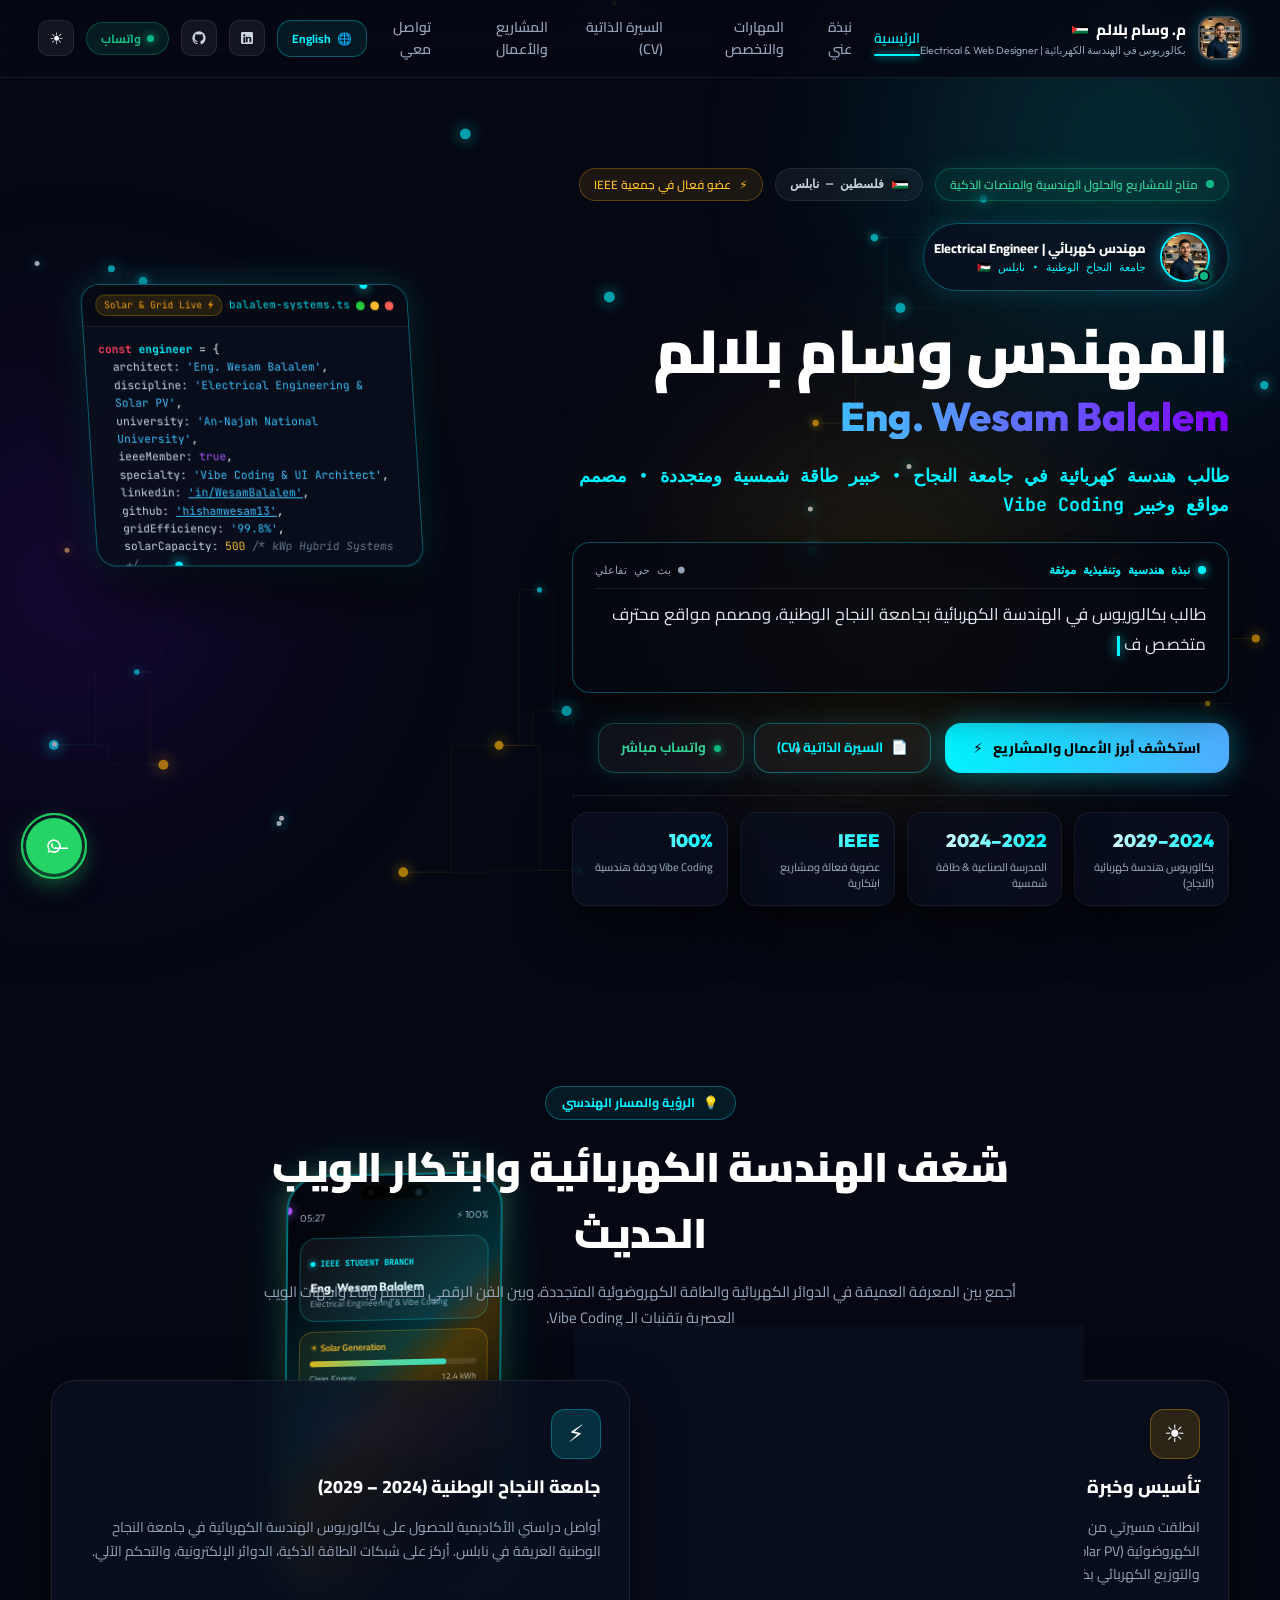
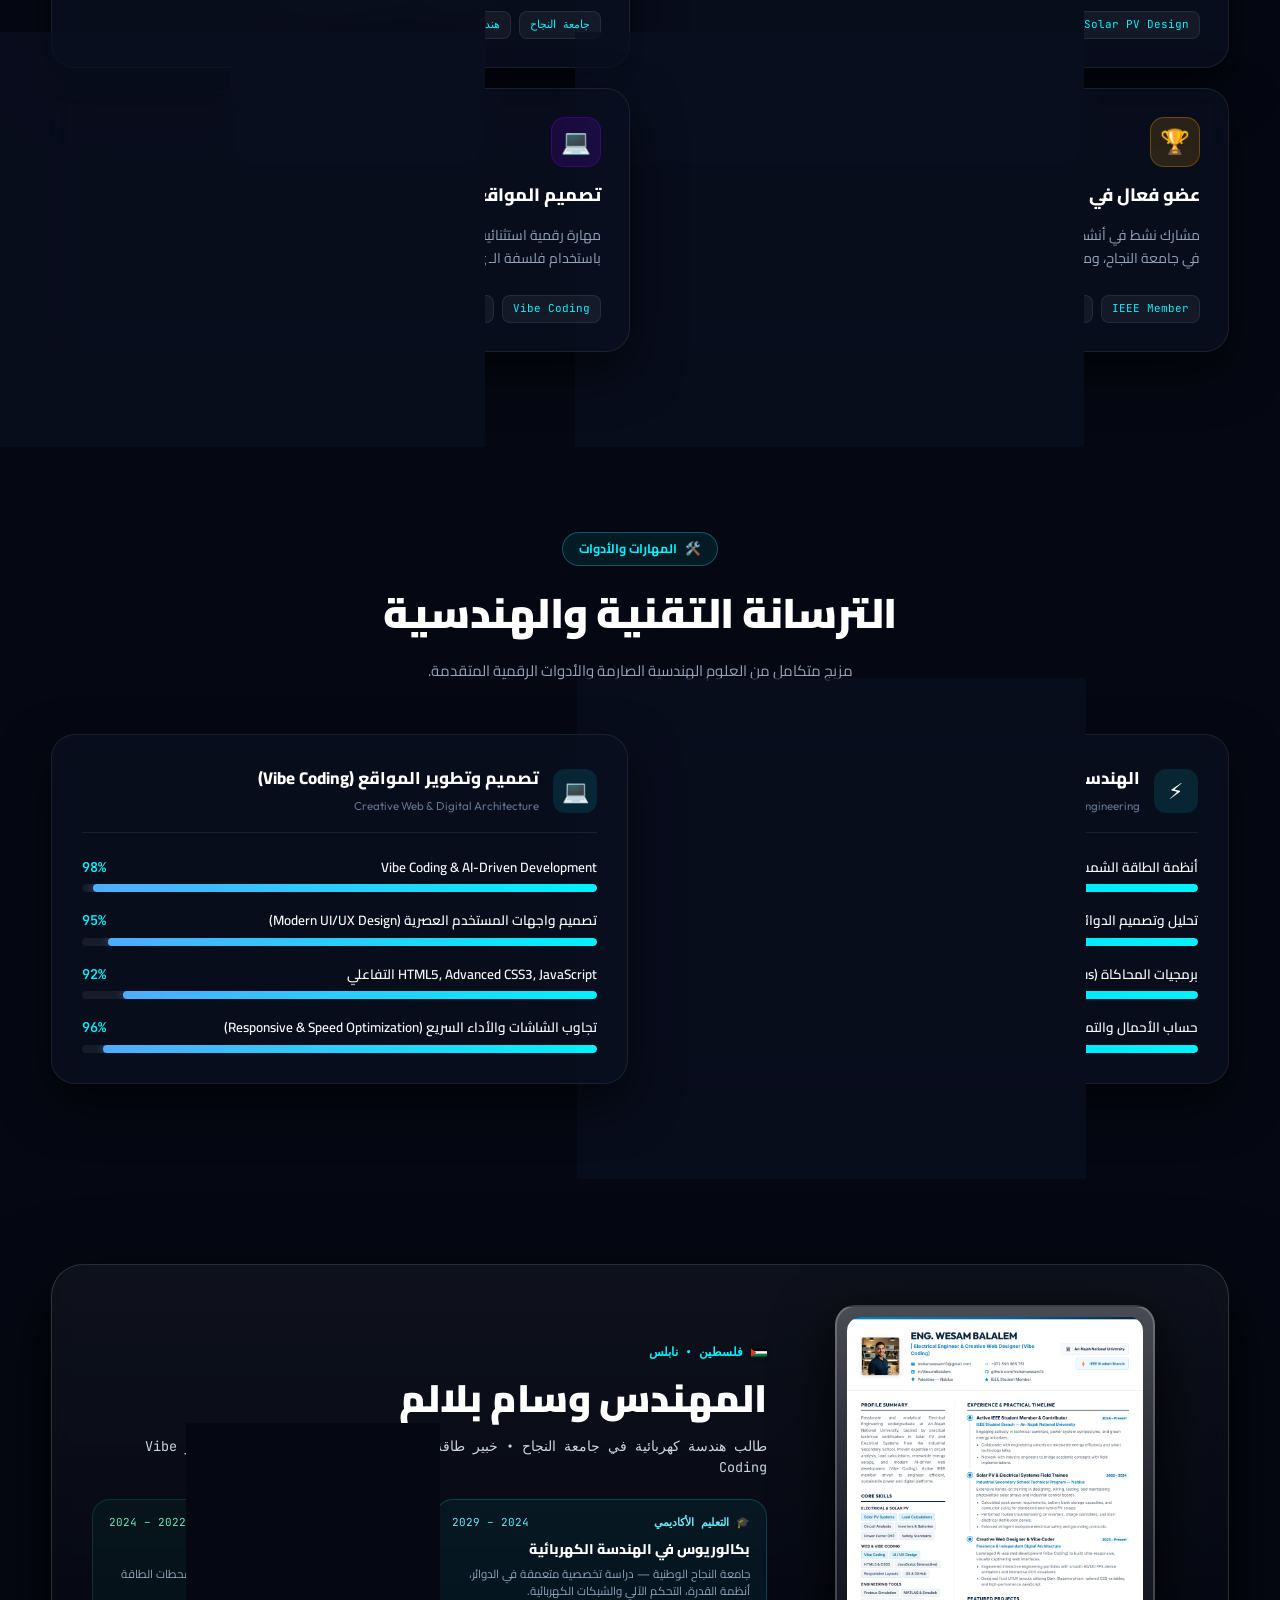
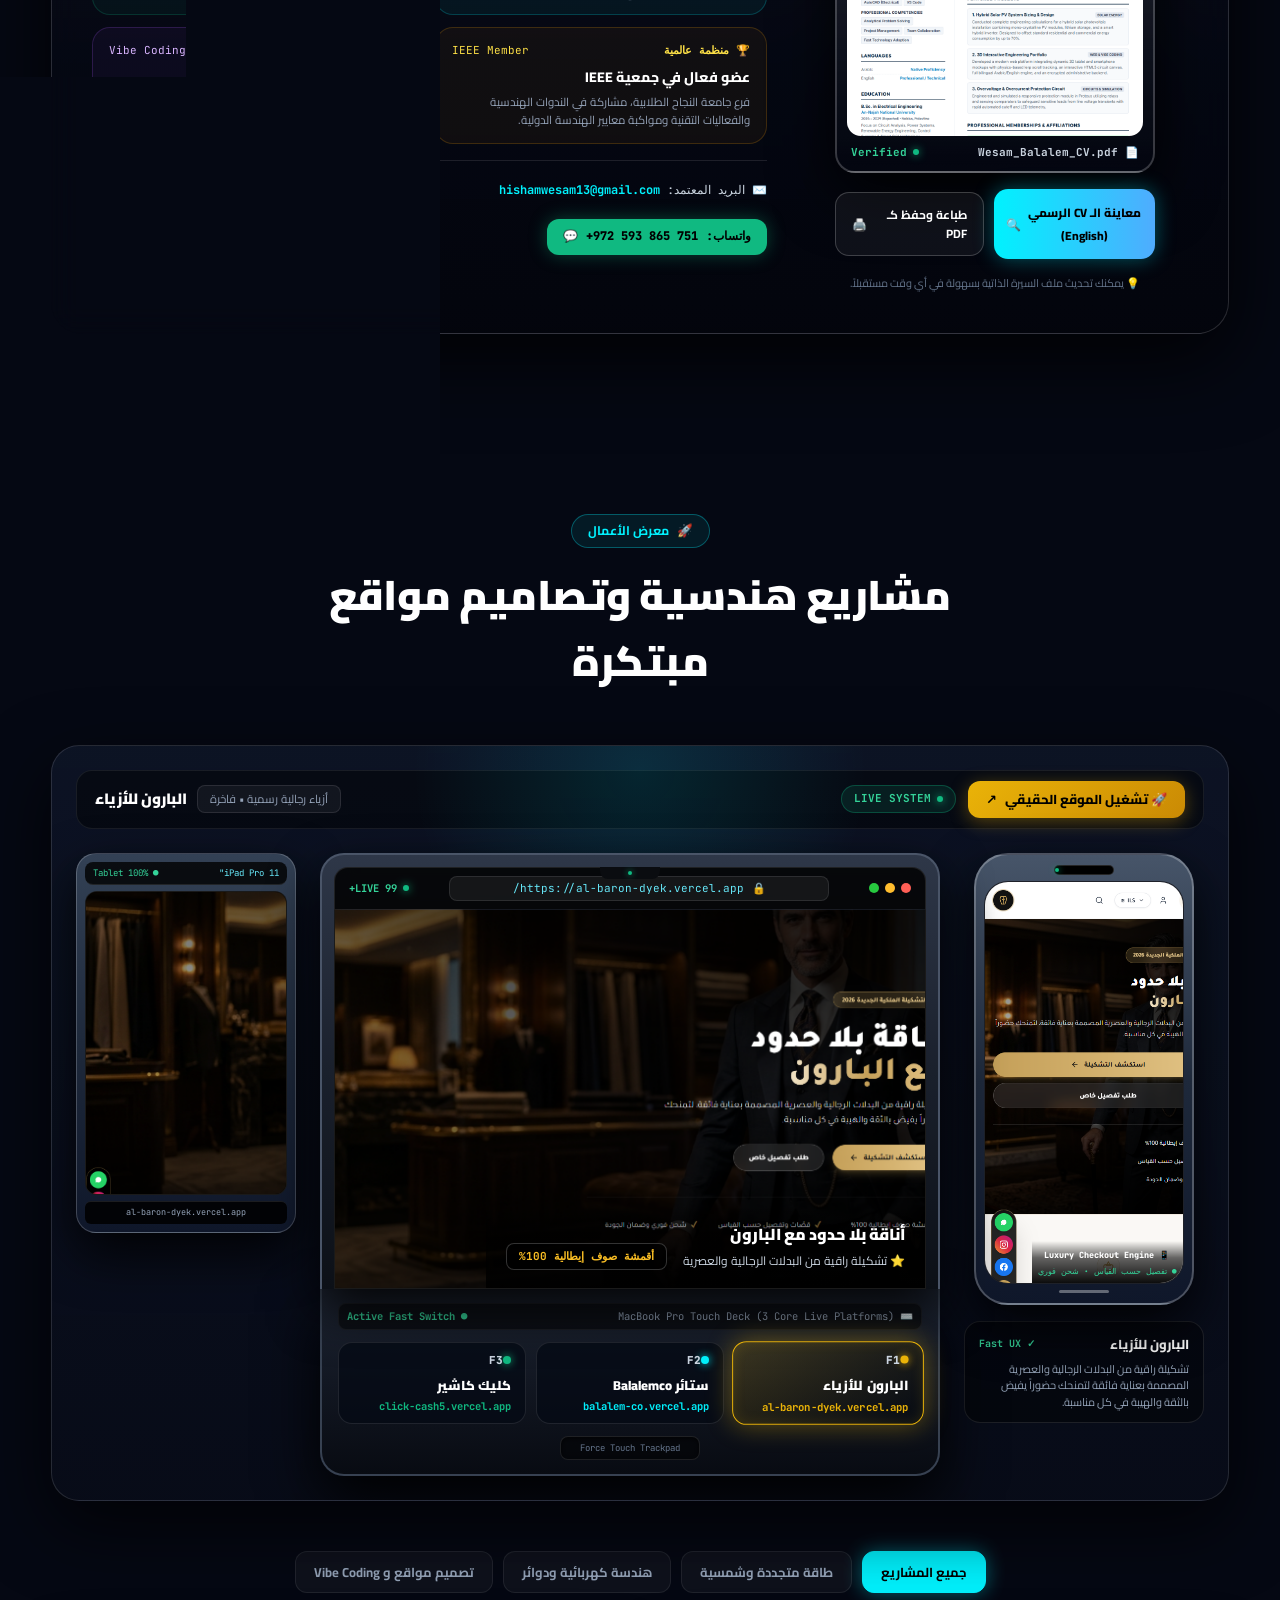
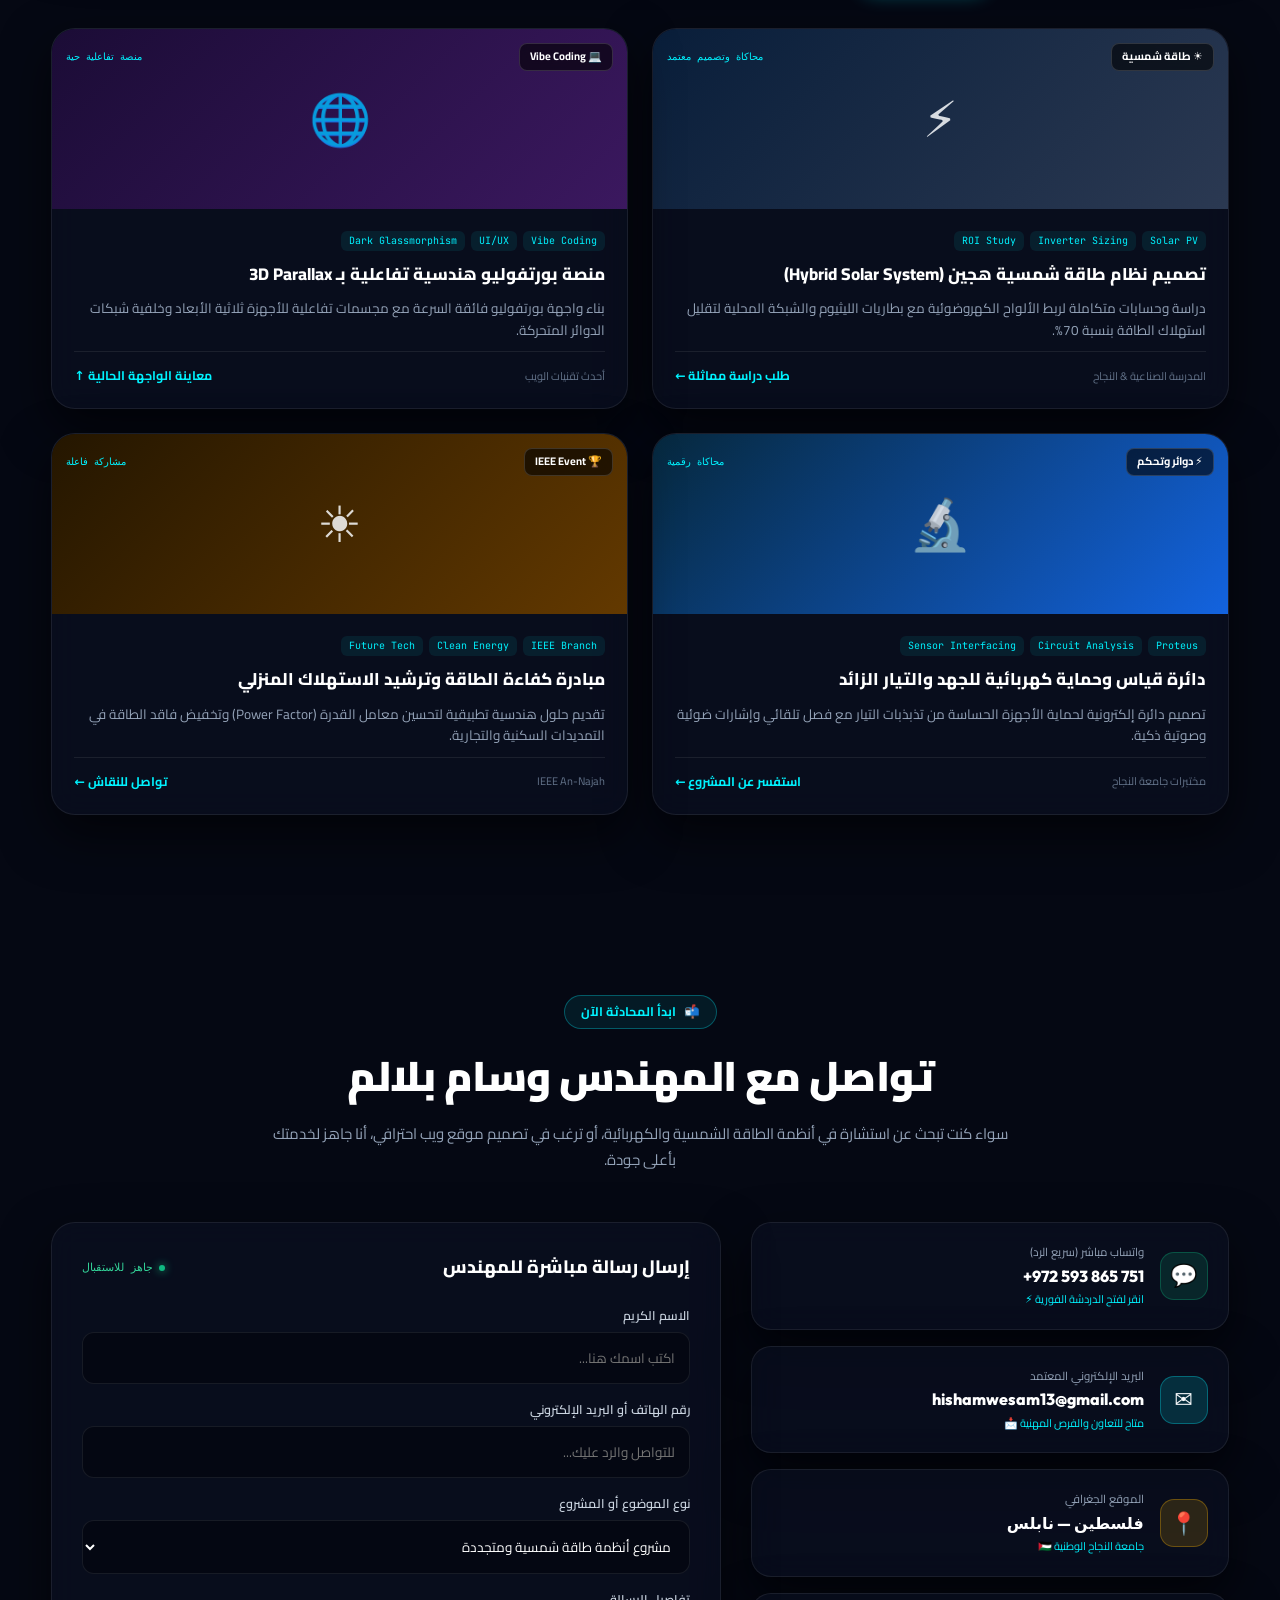
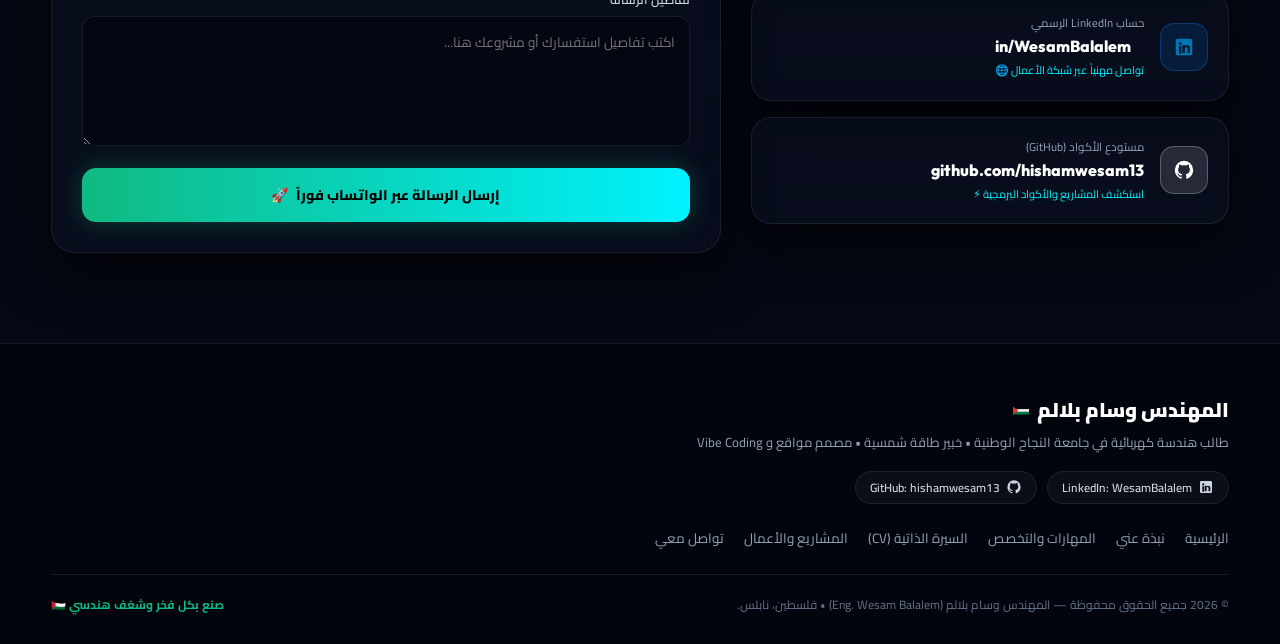
==== commit 28c4b094: "fix: resolve CSS syntax bracket and optimize for Vercel pure static hosting" ====
--- a/index.html
+++ b/index.html
@@ -11,7 +11,7 @@
   <link rel="preconnect" href="https://fonts.gstatic.com" crossorigin>
   <link href="https://fonts.googleapis.com/css2?family=Cairo:wght@300;400;500;600;700;800;900&family=Outfit:wght@400;500;600;700;800&family=JetBrains+Mono:wght@400;500;700&display=swap" rel="stylesheet">
   
-  <link rel="stylesheet" href="style.css">
+  <link rel="stylesheet" href="./style.css">
 </head>
 <body>
 
--- a/style.css
+++ b/style.css
@@ -3017,6 +3017,7 @@
   }
 }
 
+@media (max-width: 768px) {
   .nav-links {
     display: none;
     position: absolute;
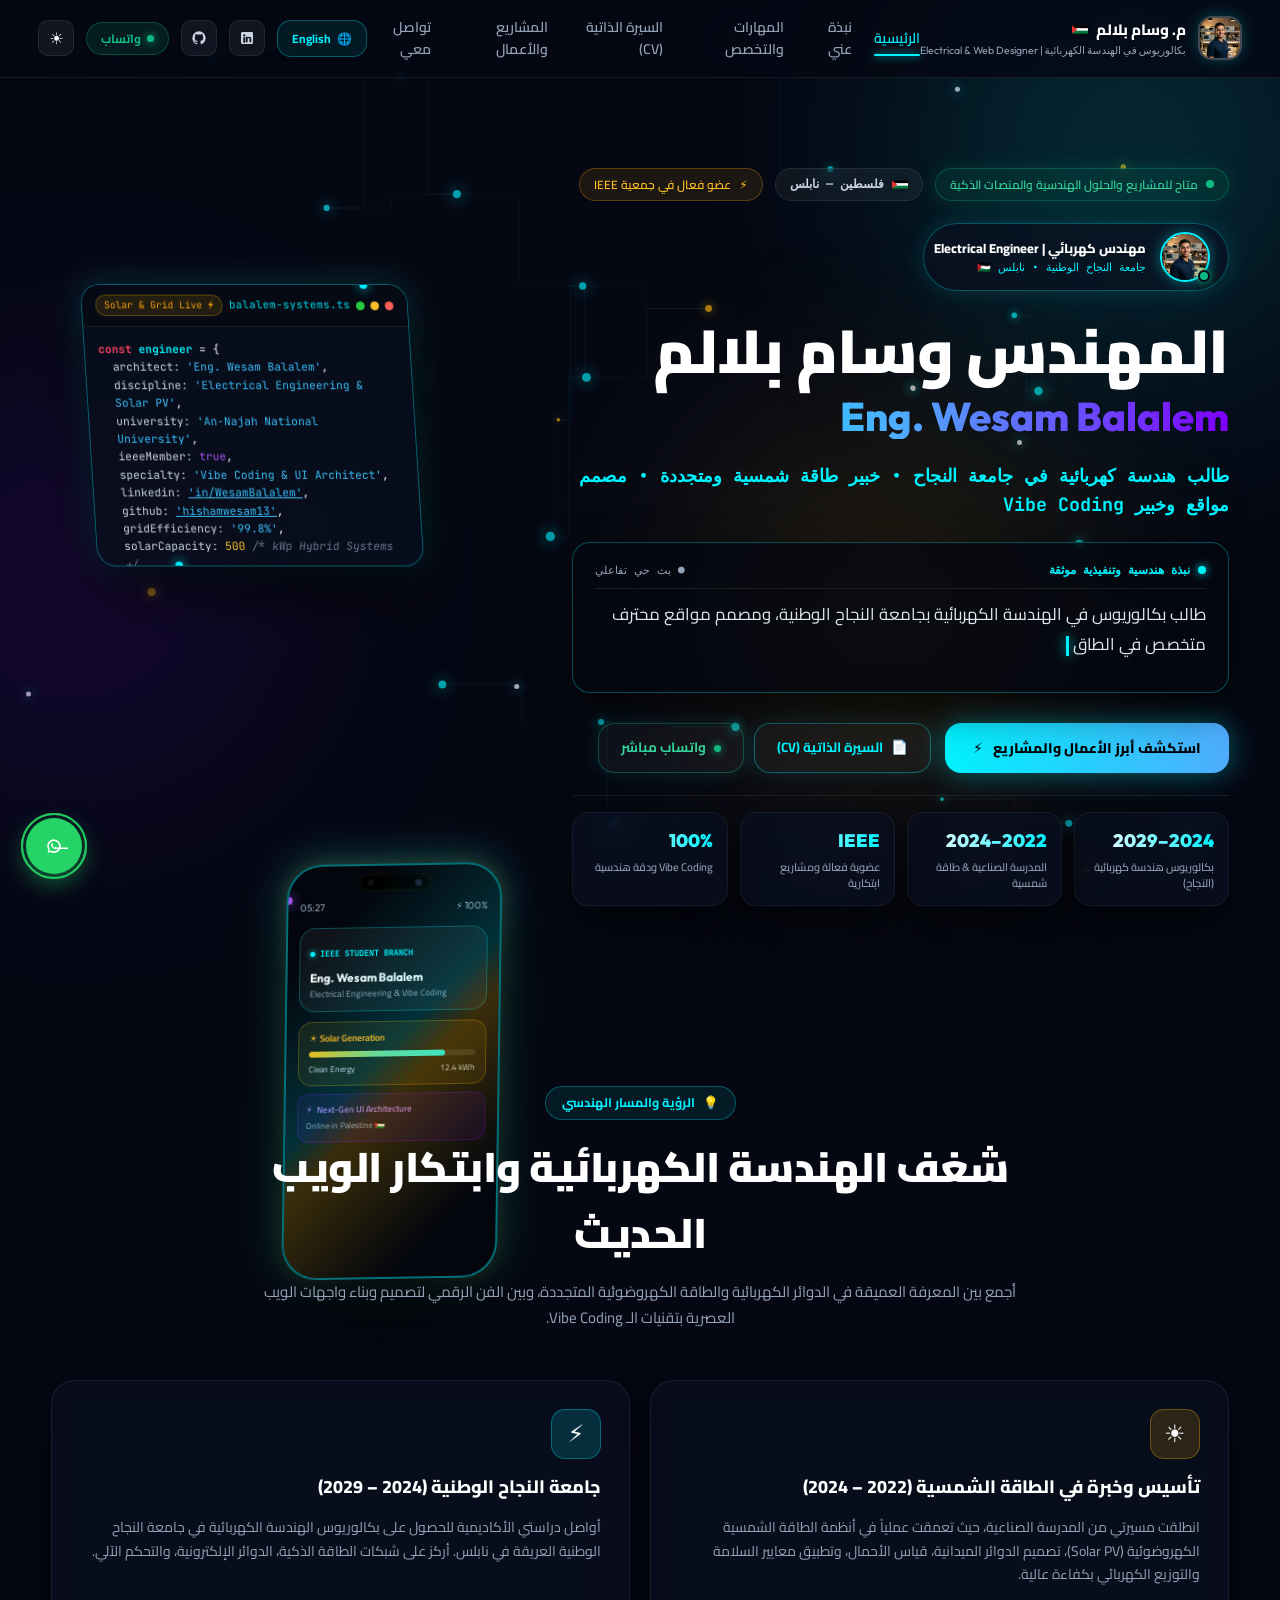
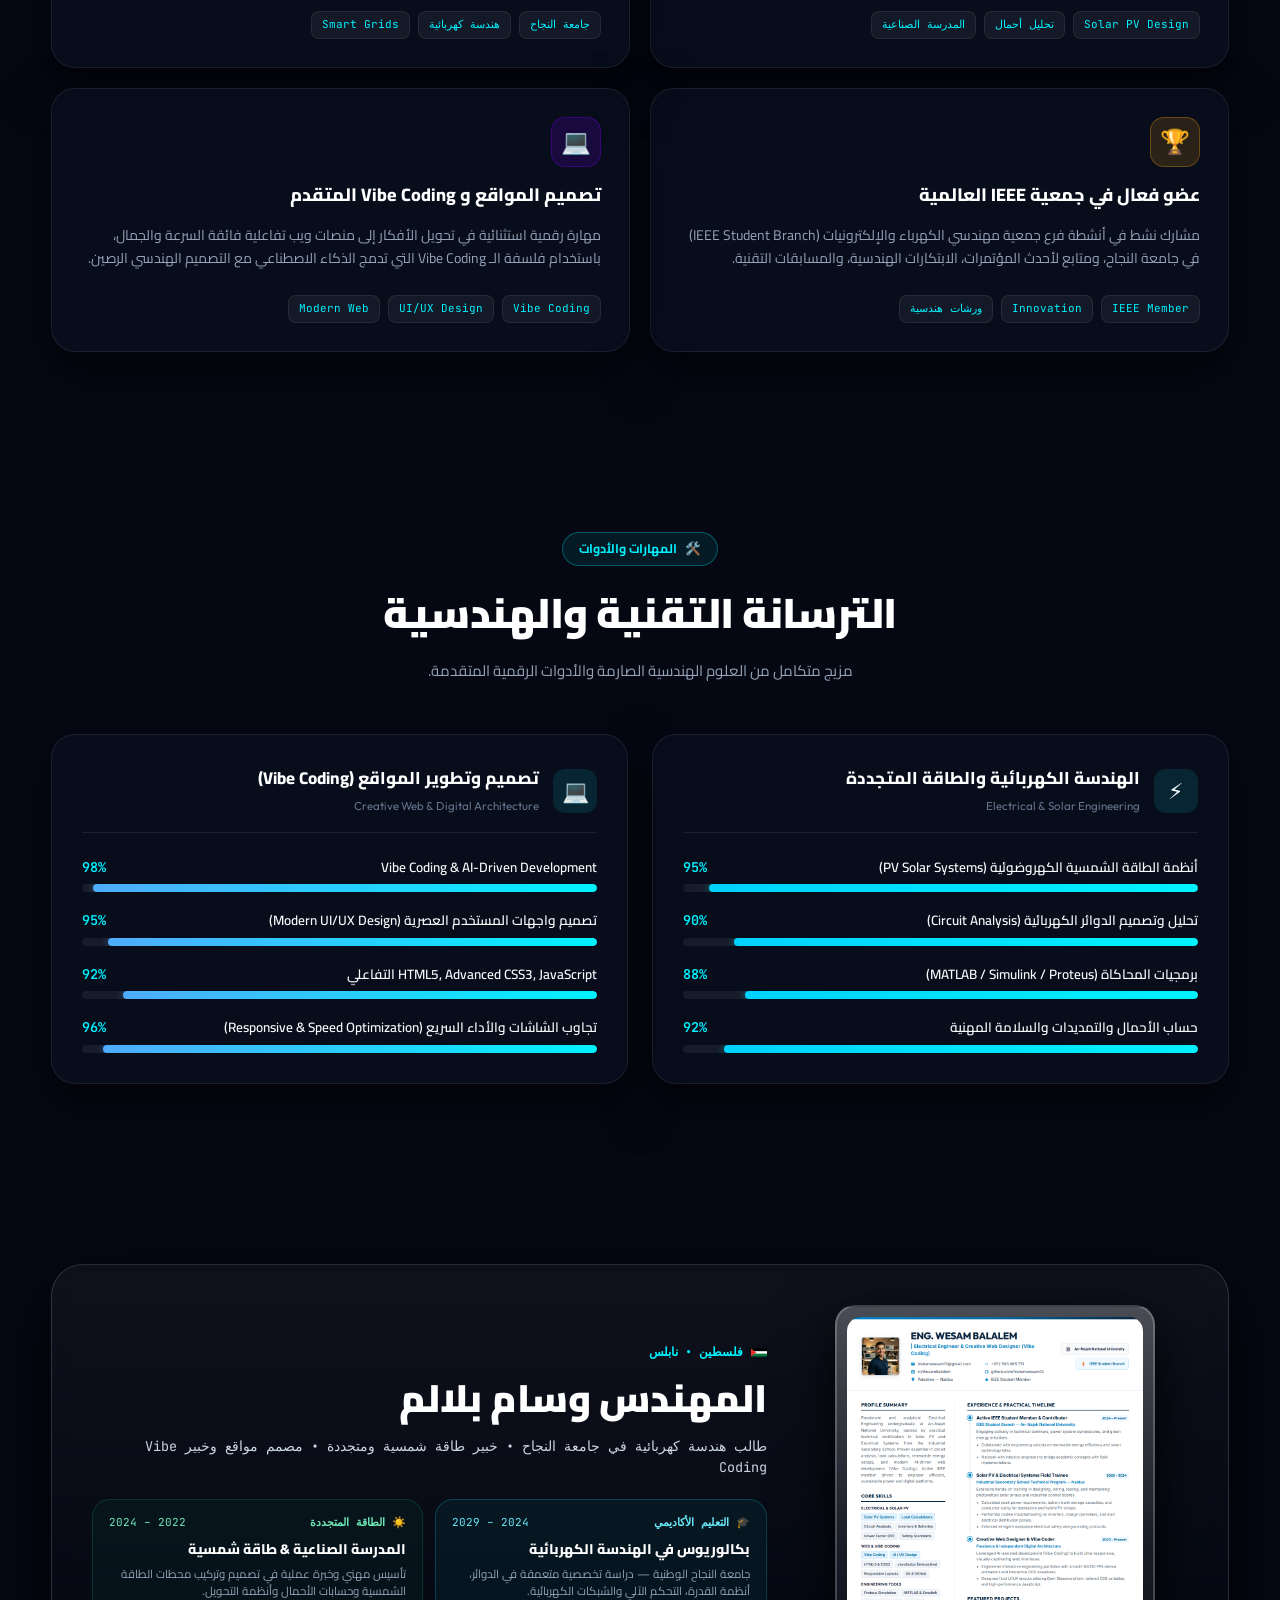
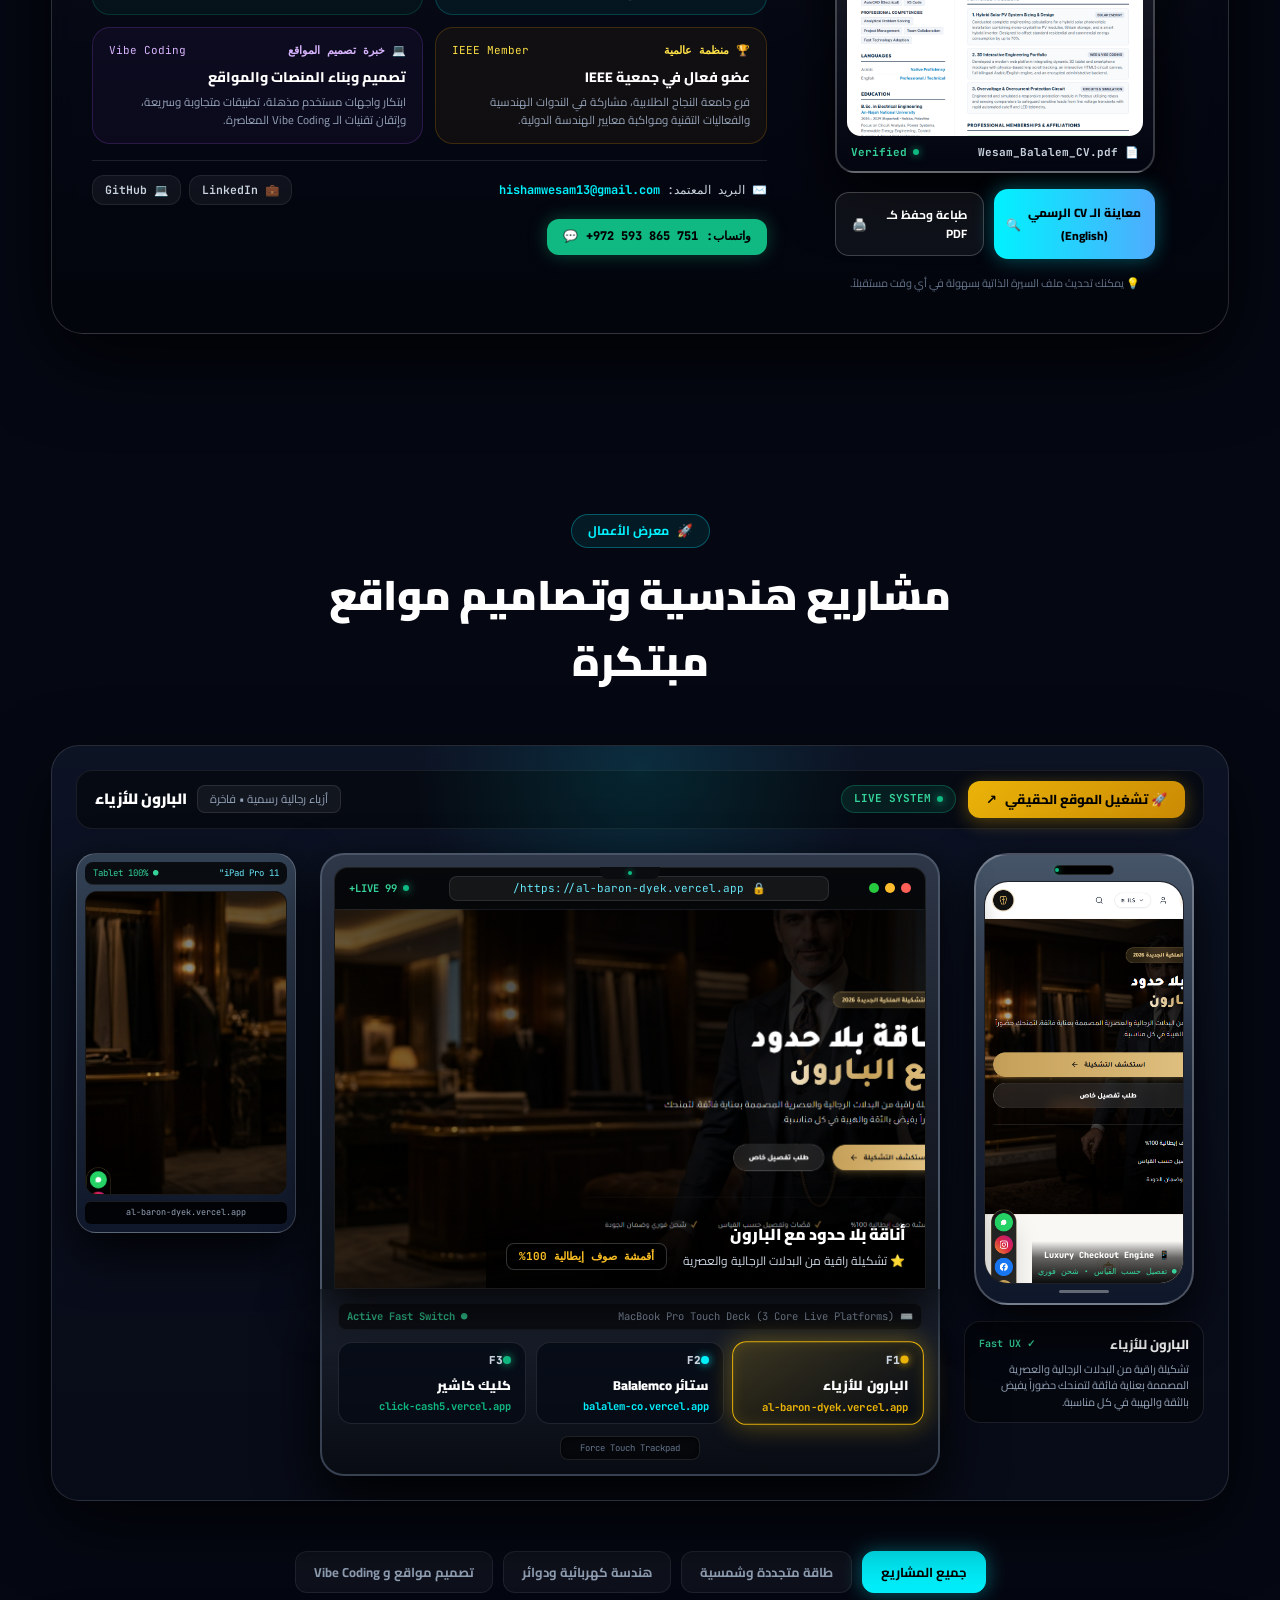
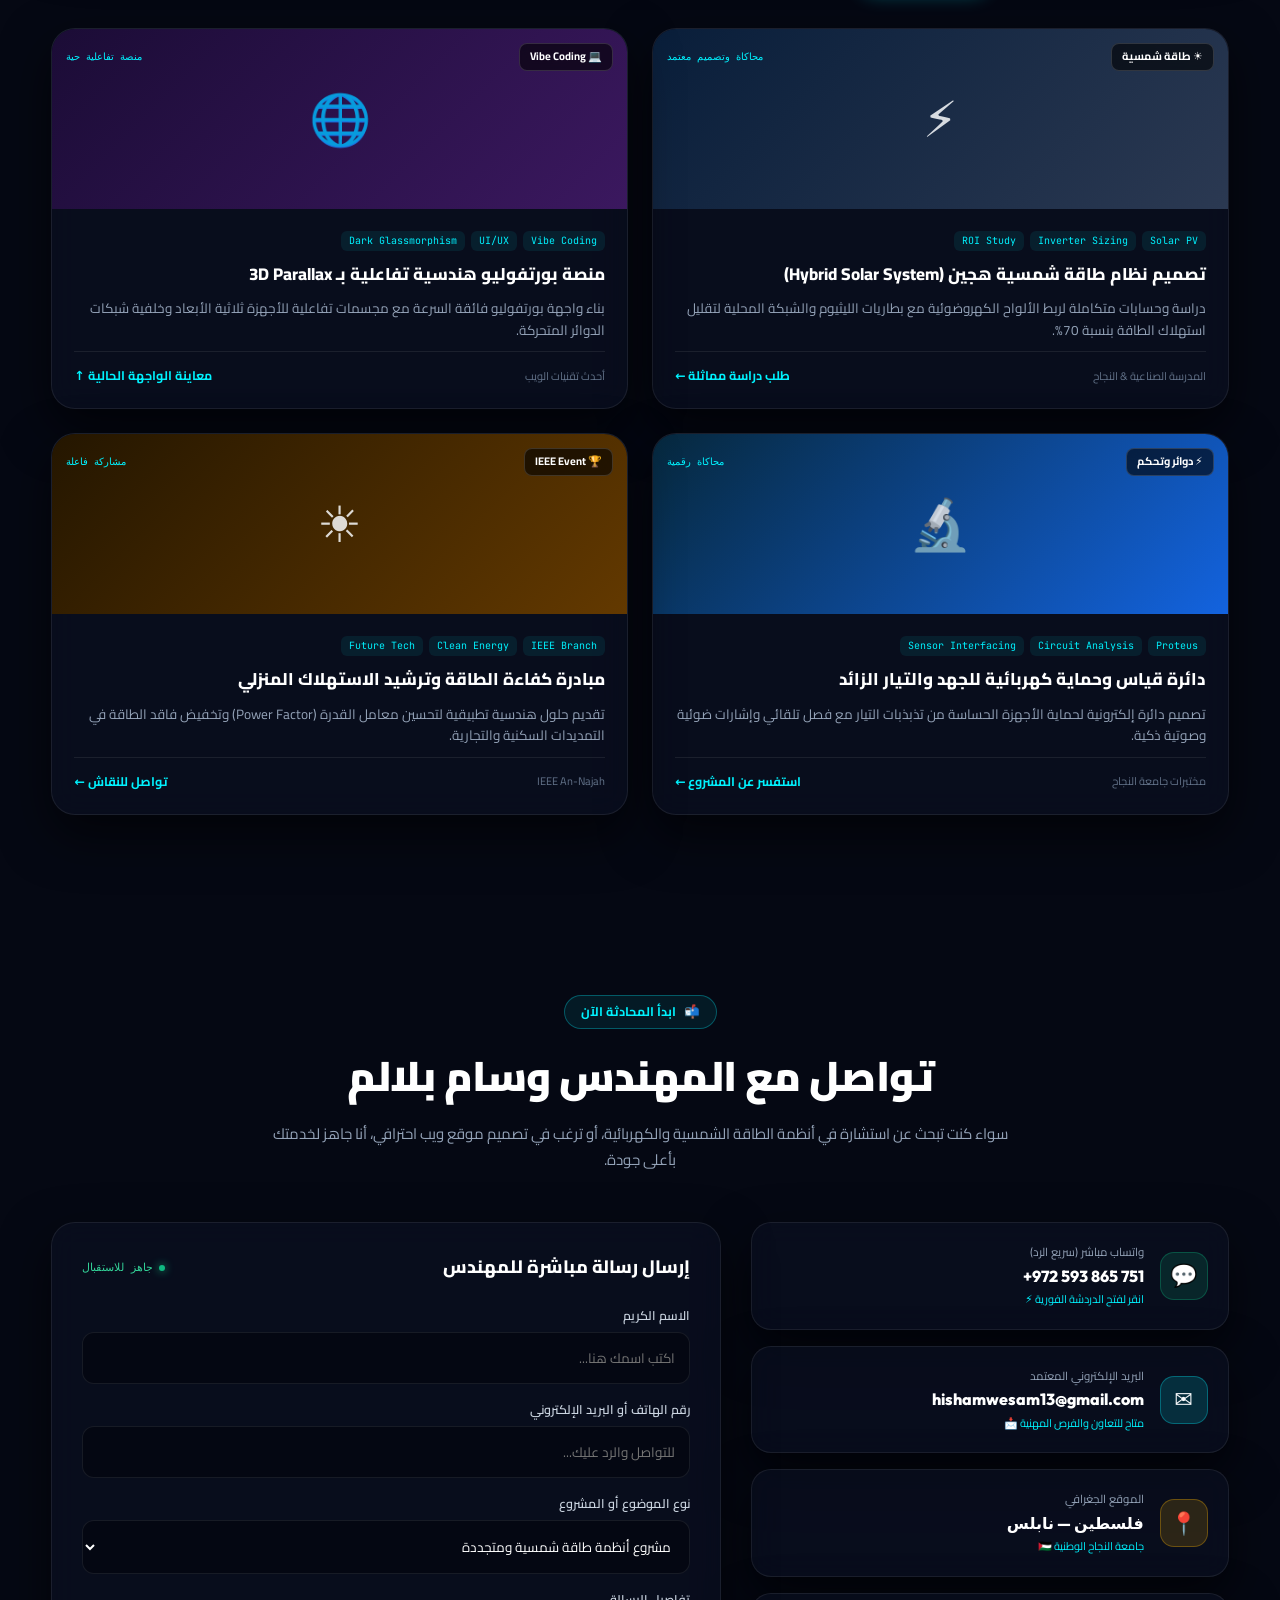
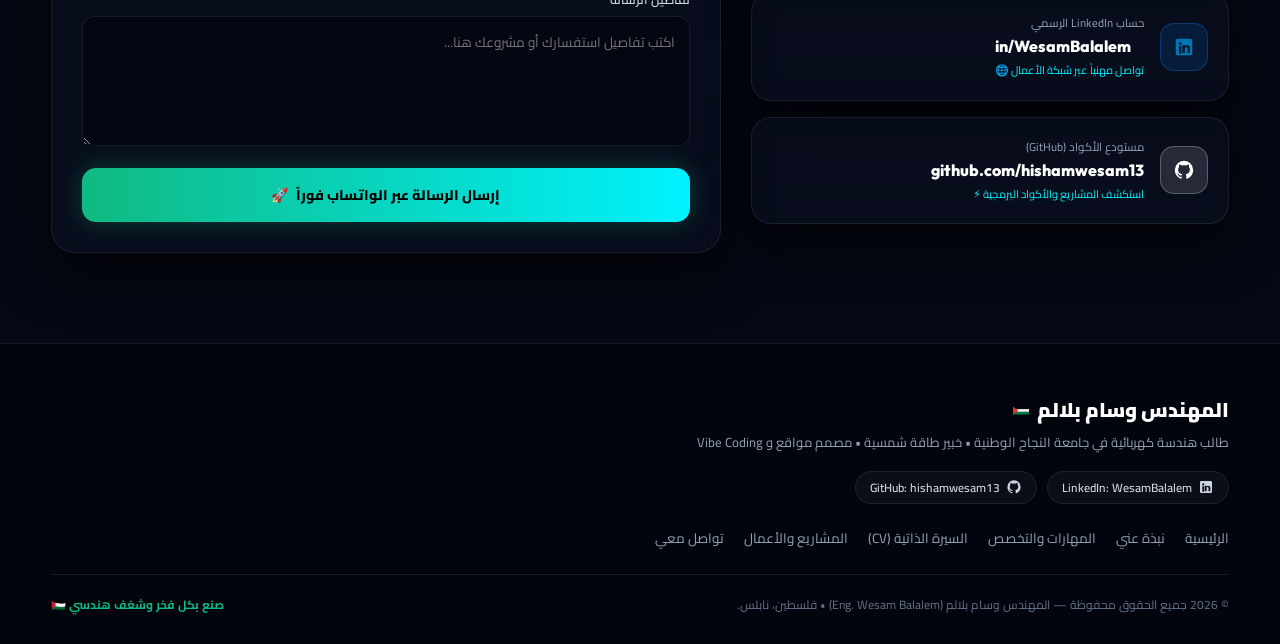
==== commit 79fd38ba: "fix(mobile): perfect responsive layout and ensure 3D phone stays in container without overlapping te" ====
--- a/index.html
+++ b/index.html
@@ -1329,6 +1329,6 @@
     </div>
   </div>
 
-  <script src="main.js"></script>
+  <script src="js/main.js"></script>
 </body>
 </html>
--- a/style.css
+++ b/style.css
@@ -2940,46 +2940,40 @@
   .hero-container {
     display: flex;
     flex-direction: column;
-    gap: 20px;
+    gap: 24px;
   }
 
   .hero-content {
-    display: contents;
+    display: flex;
+    flex-direction: column;
+    gap: 16px;
+    width: 100%;
   }
 
-  .badges-row { order: 1; }
-  .hero-profile-badge { order: 2; }
-  .hero-titles { order: 3; }
-  .hero-subtitle { order: 4; }
-  
-  /* 3D Side Screen positioned prominently near the top of mobile screen */
+  /* 3D Side Screen positioned cleanly after hero content without any overlap */
   .hero-side-screen {
-    order: 5;
     width: 100%;
-    max-width: 360px;
-    height: 360px;
-    margin: 10px auto 15px;
-    perspective: 1200px;
+    max-width: 350px;
+    height: 310px;
+    margin: 15px auto;
+    position: relative;
+    perspective: 1000px;
+    display: flex;
+    justify-content: center;
+    align-items: center;
   }
 
-  .live-typing-card { order: 6; }
-  .hero-buttons { order: 7; }
-  .hero-stats-grid { 
-    order: 8; 
-    grid-template-columns: repeat(2, 1fr);
+  .device-tablet {
+    width: 220px;
+    height: 185px;
+    left: 0;
+    top: 15px;
   }
 
-  .device-tablet {
-    width: 255px;
-    height: 220px;
-    left: 0;
-    top: 10px;
-  }
-
   .device-phone {
-    width: 160px;
-    height: 310px;
-    top: 35px;
+    width: 135px;
+    height: 265px;
+    top: 25px;
     right: 5px;
   }
 
@@ -2998,21 +2992,22 @@
 
 @media (max-width: 480px) {
   .hero-side-screen {
-    max-width: 320px;
-    height: 340px;
+    max-width: 310px;
+    height: 270px;
+    margin: 10px auto;
   }
 
   .device-tablet {
-    width: 225px;
-    height: 200px;
+    width: 195px;
+    height: 160px;
     left: 0;
-    top: 5px;
+    top: 10px;
   }
 
   .device-phone {
-    width: 145px;
-    height: 285px;
-    top: 25px;
+    width: 125px;
+    height: 235px;
+    top: 18px;
     right: 0;
   }
 }
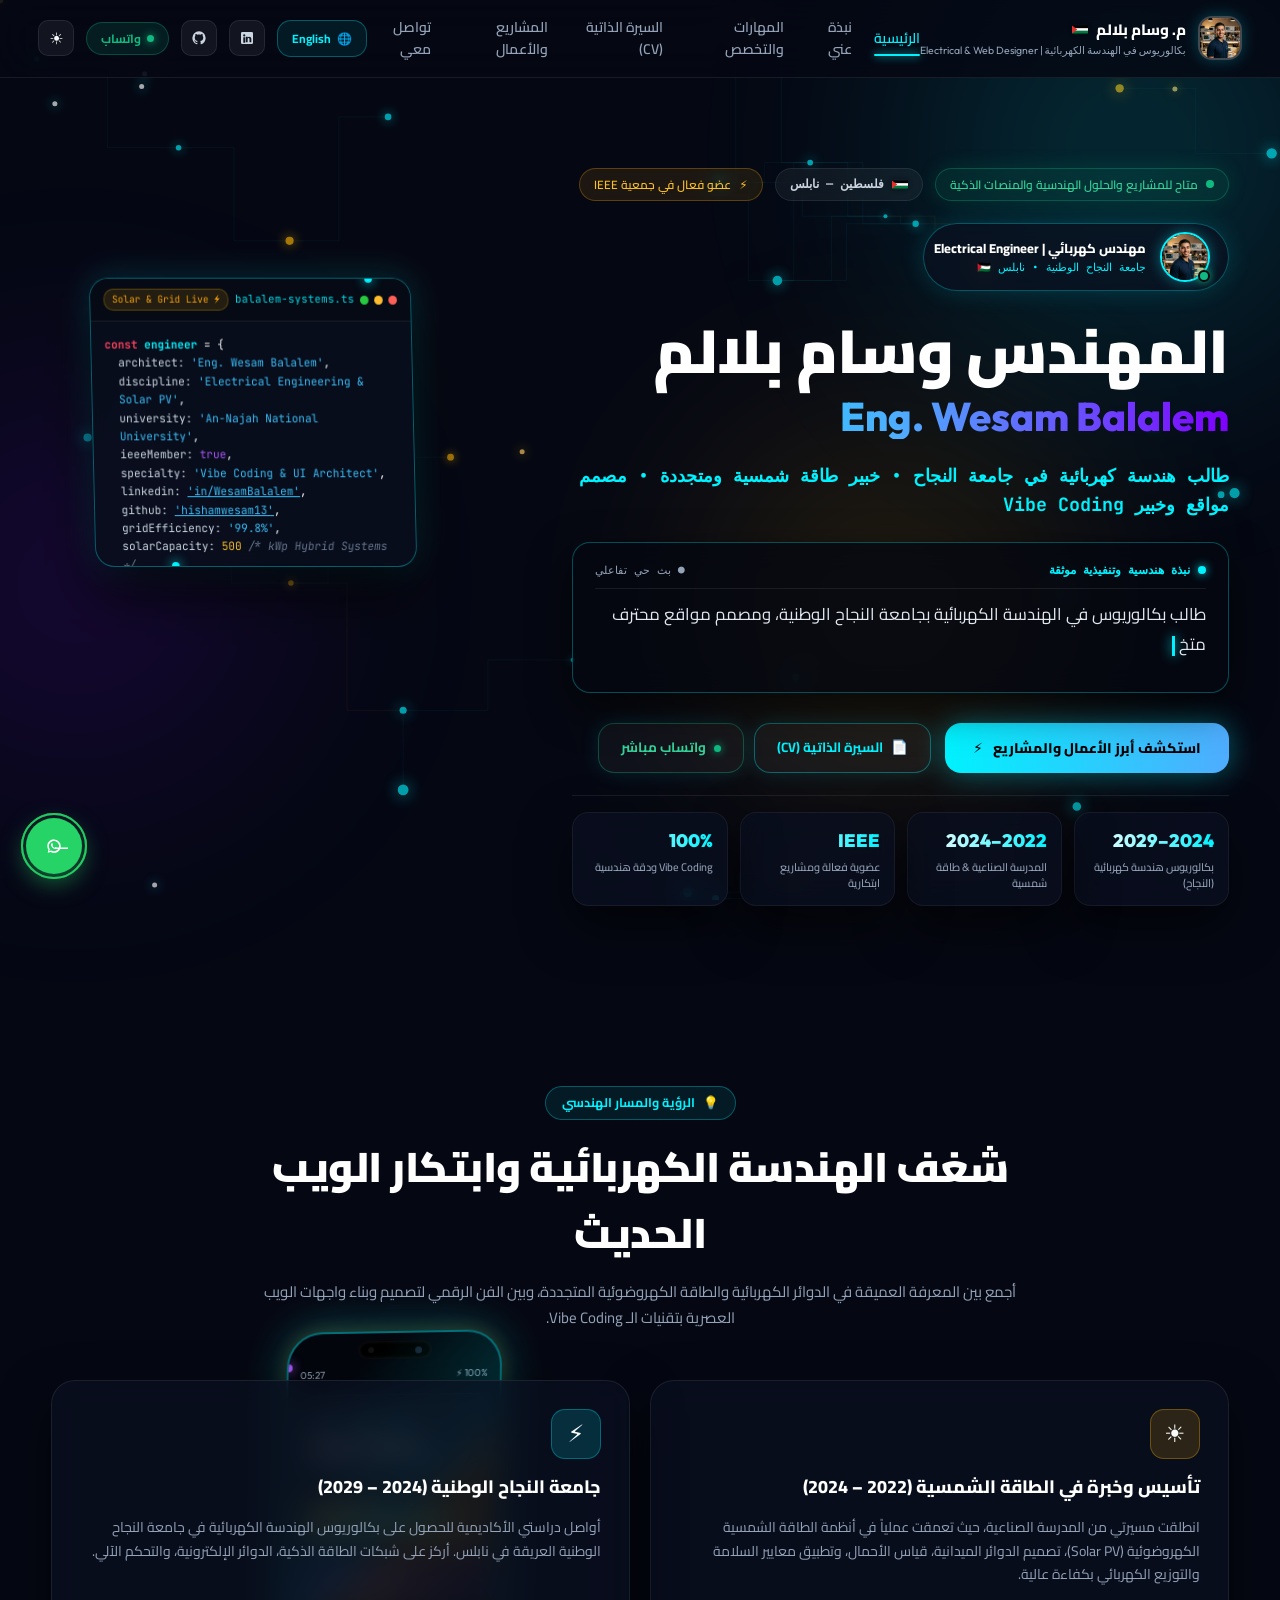
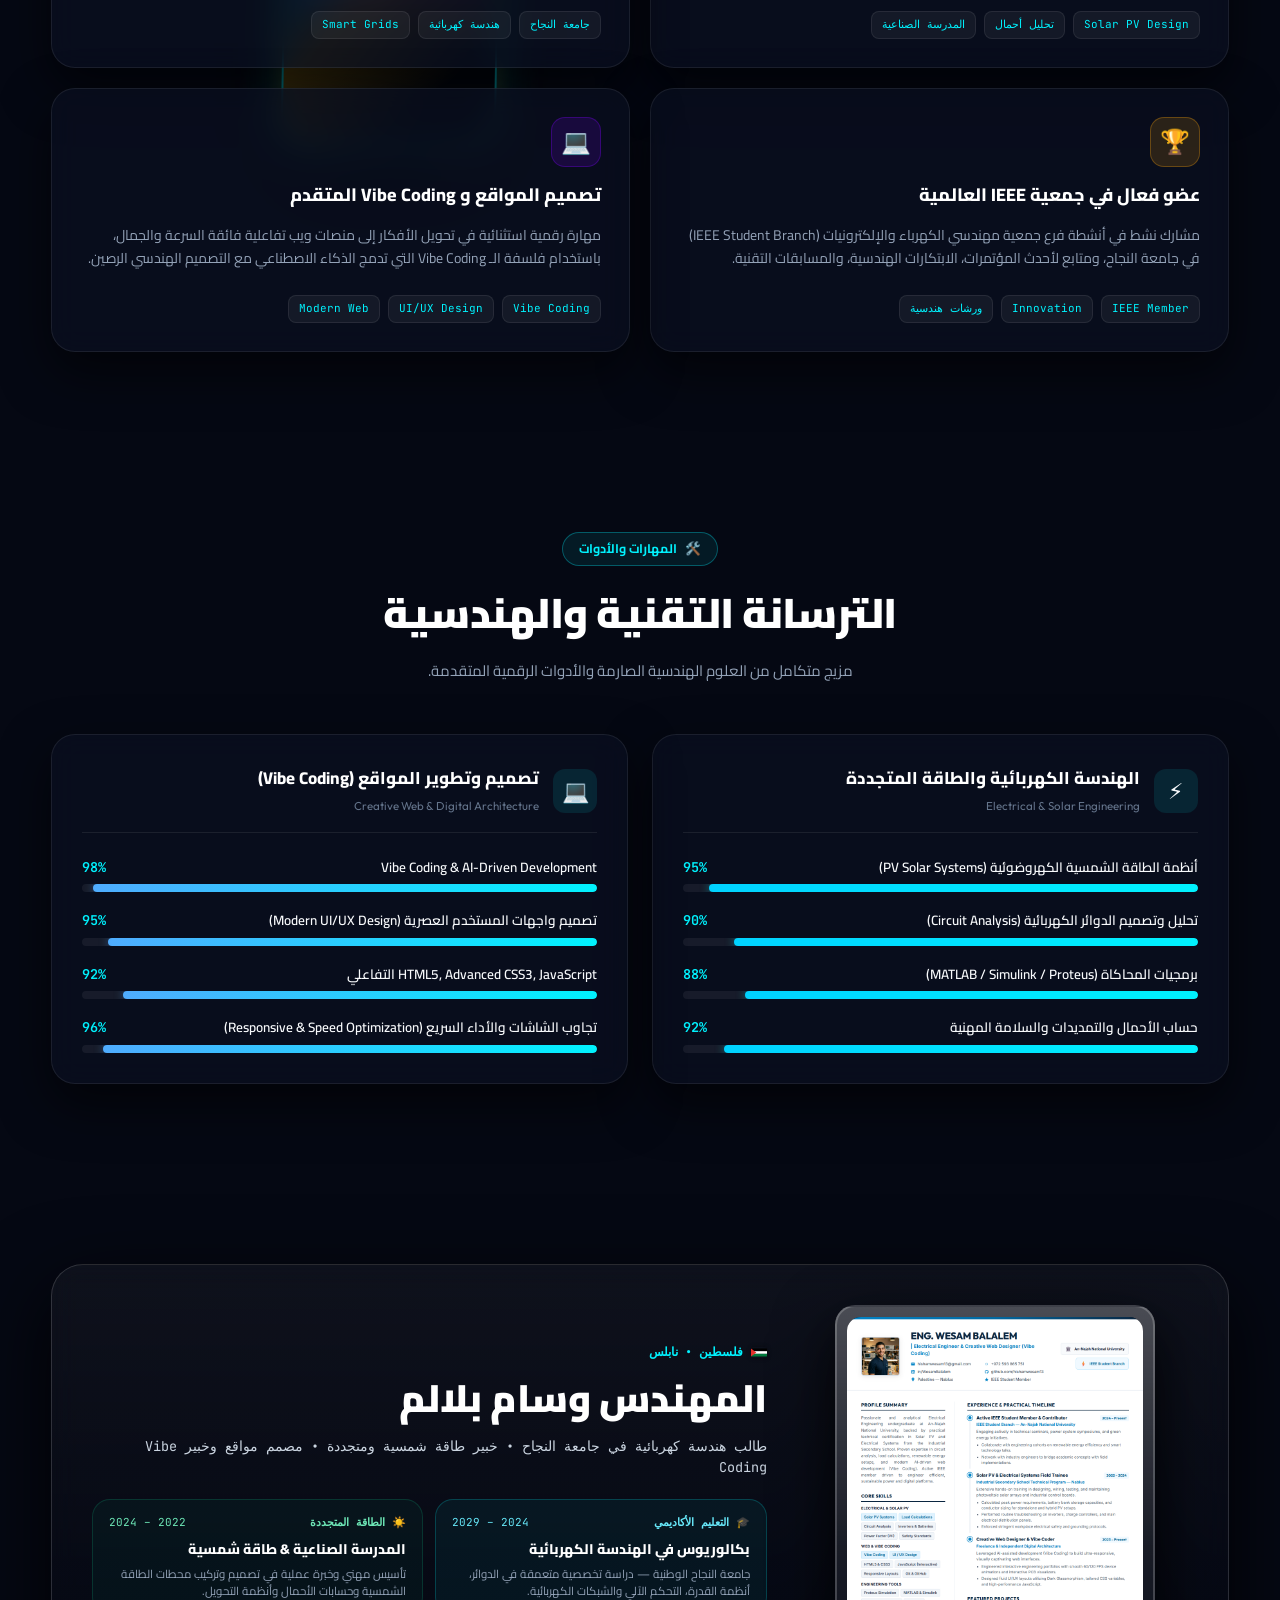
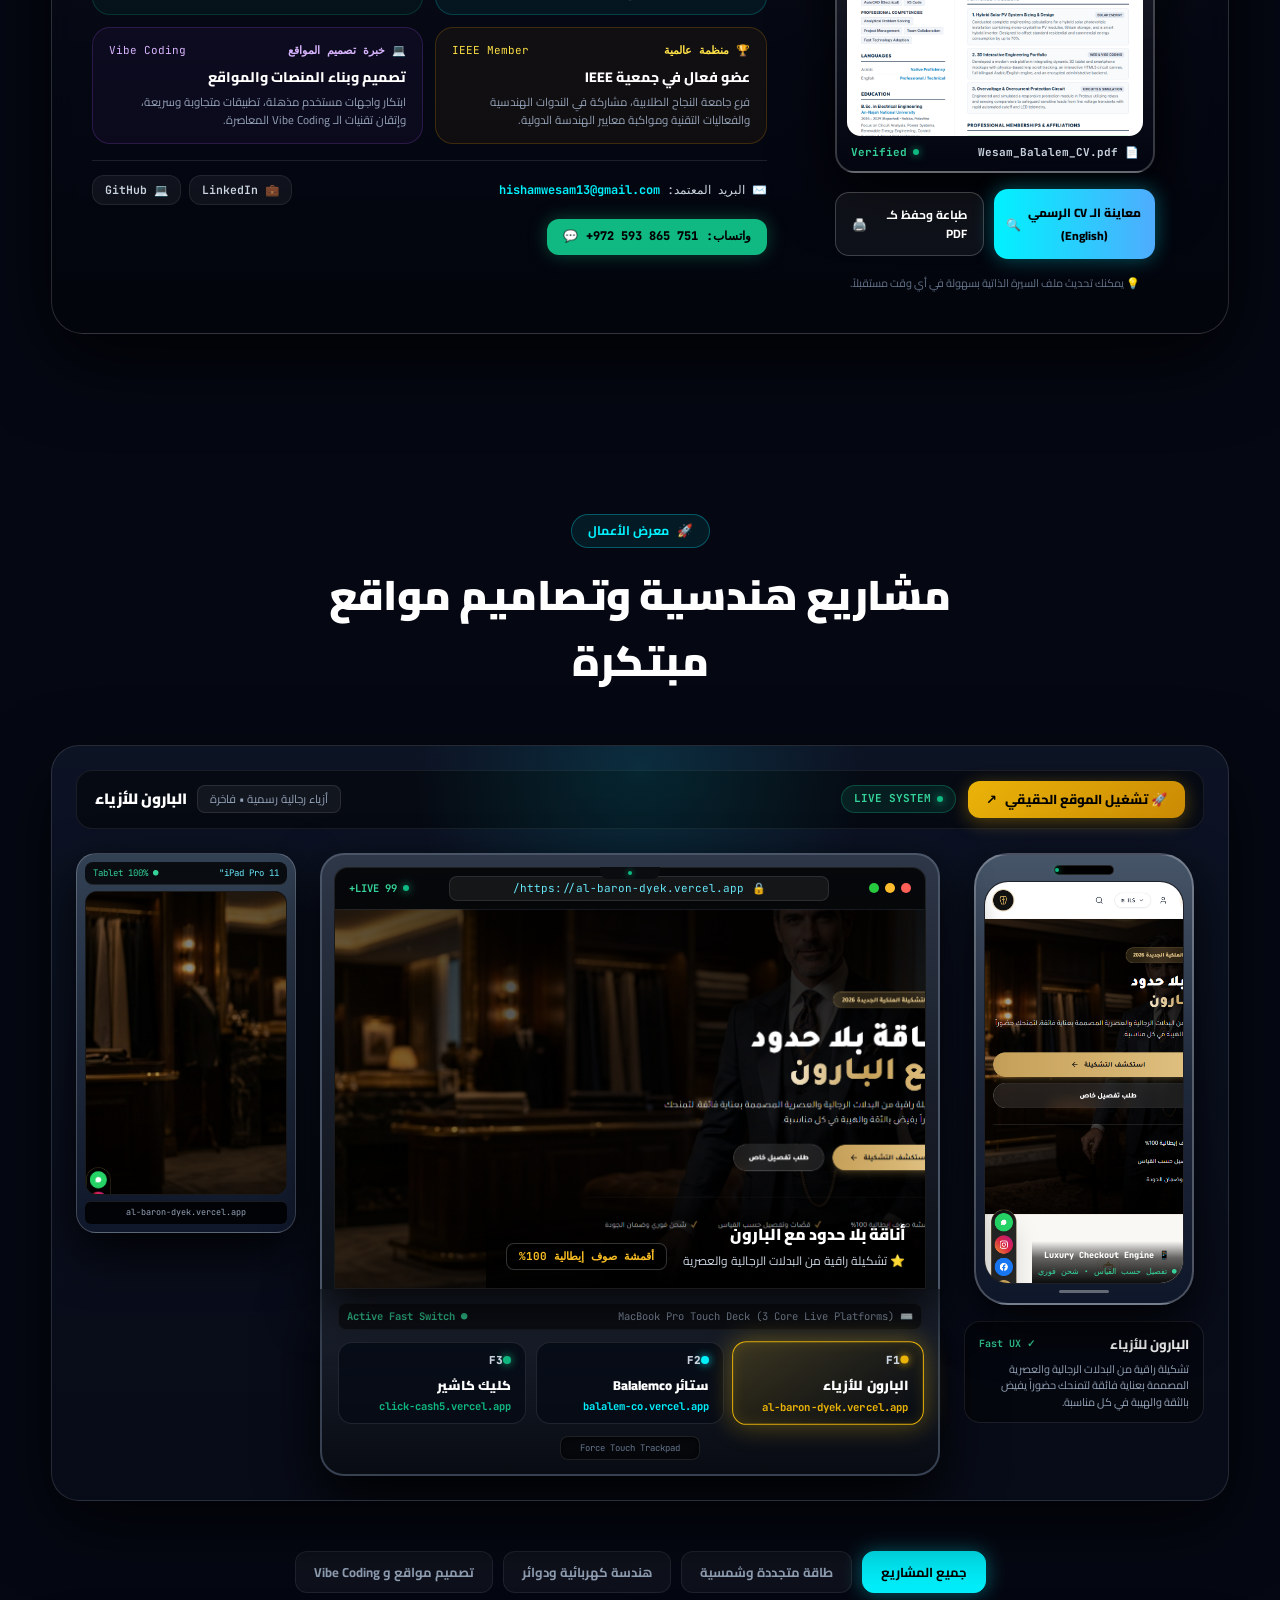
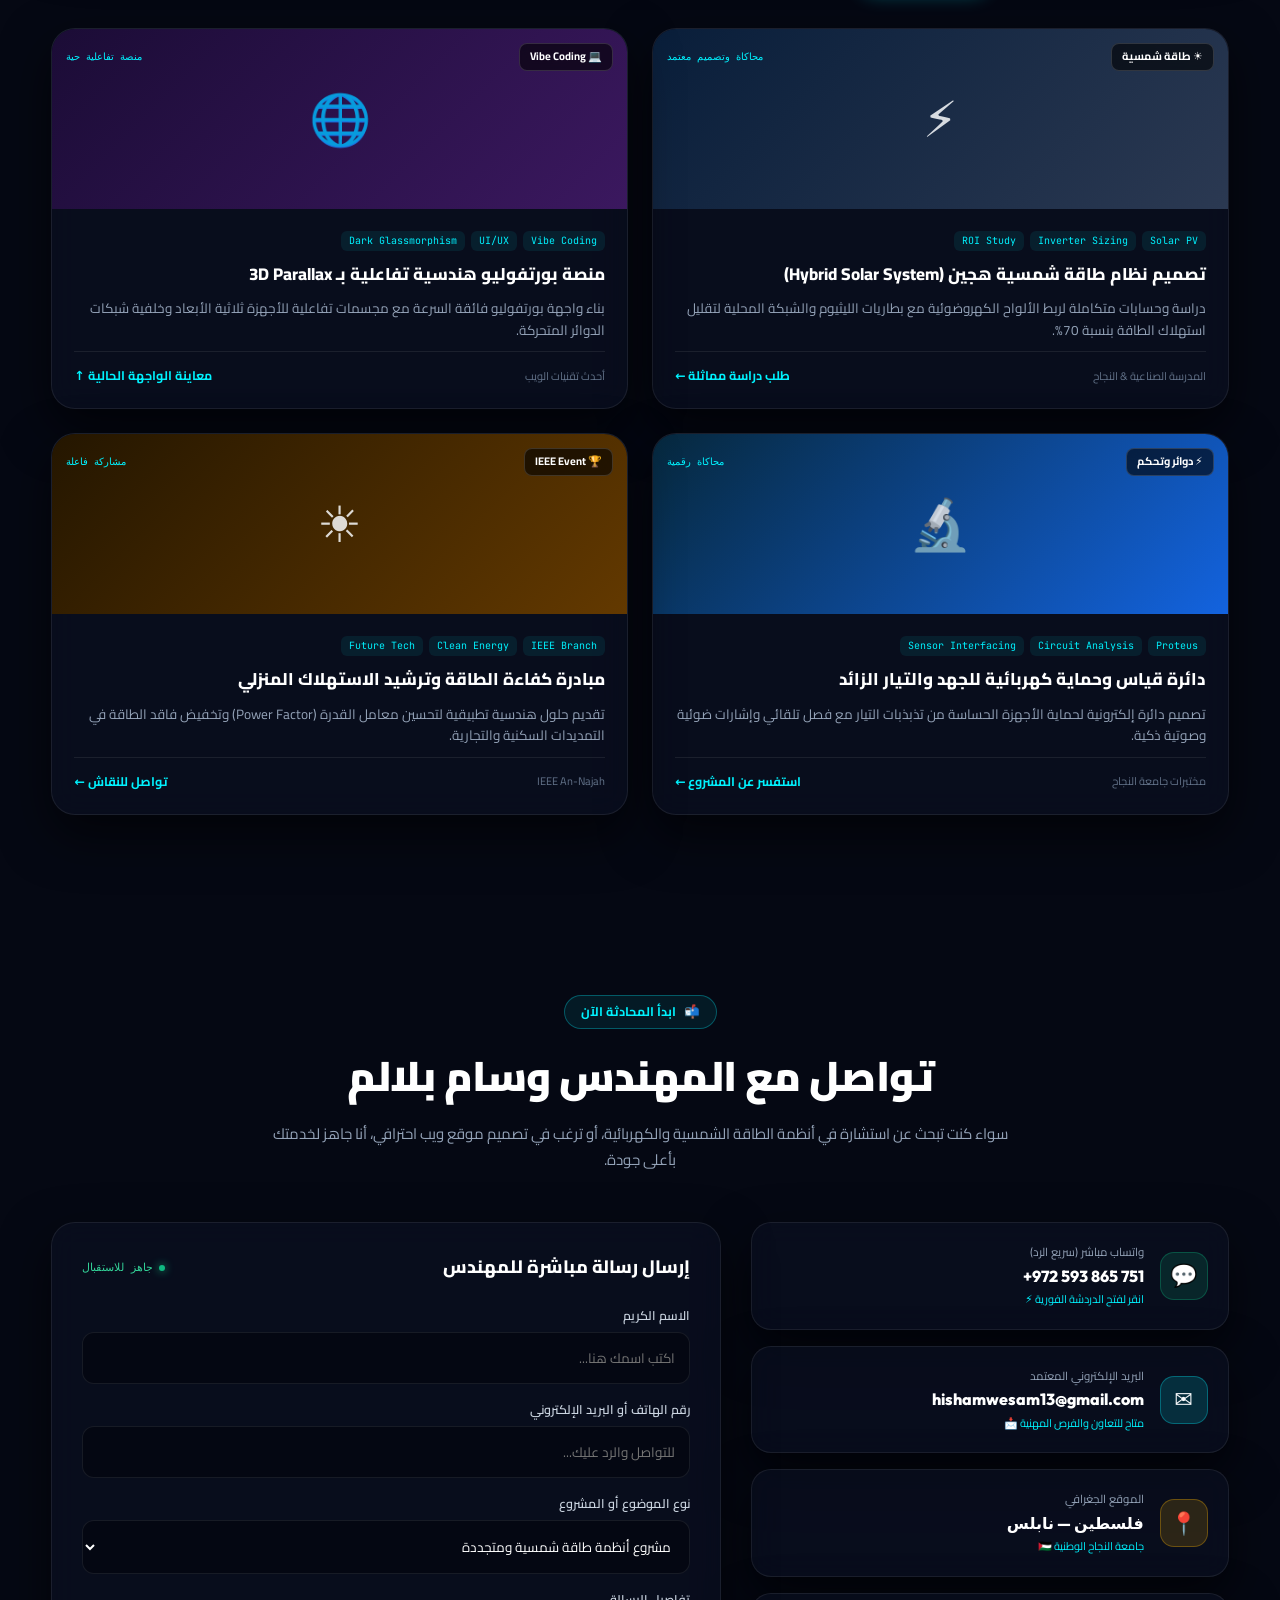
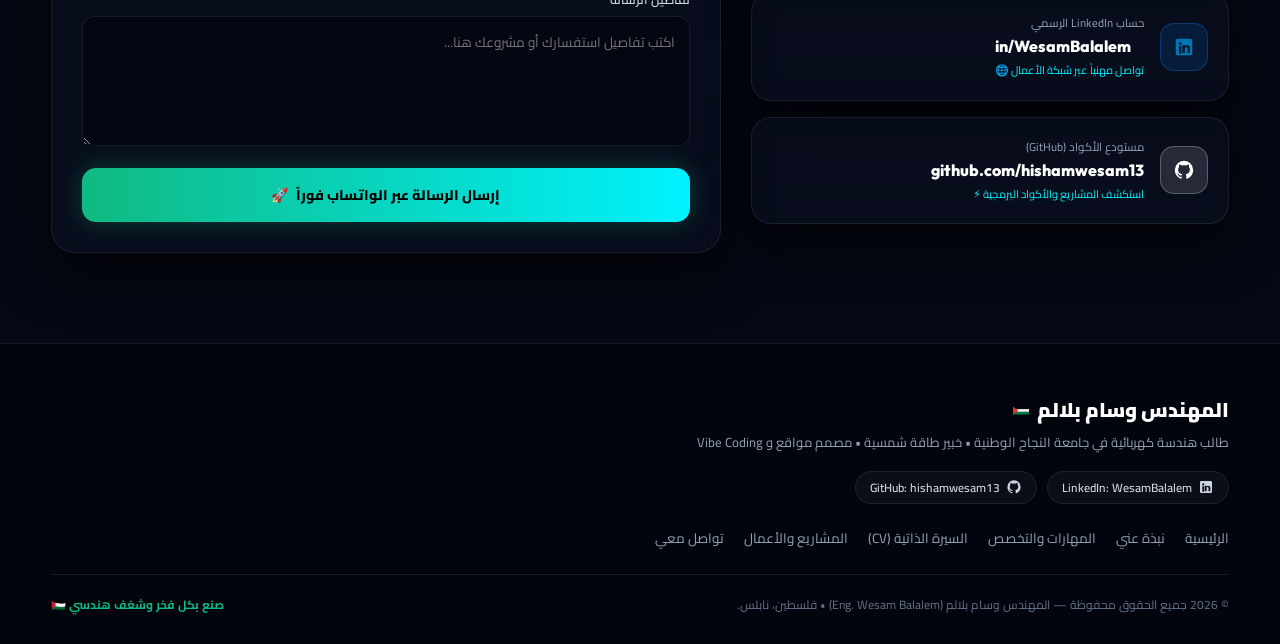
==== commit 195362de: "fix(mobile): perfect mobile layout, fix side screen 3D stage and remove horizontal scroll" ====
--- a/index.html
+++ b/index.html
@@ -2,7 +2,7 @@
 <html lang="ar" dir="rtl">
 <head>
   <meta charset="UTF-8">
-  <meta name="viewport" content="width=device-width, initial-scale=1.0">
+  <meta name="viewport" content="width=device-width, initial-scale=1.0, maximum-scale=1.0, user-scalable=no, viewport-fit=cover">
   <title>المهندس وسام بلالم | هندسة كهربائية وتصميم مواقع Vibe Coding</title>
   <meta name="description" content="البورتفوليو الرسمي للمهندس وسام بلالم - طالب بكالوريوس هندسة كهربائية بجامعة النجاح الوطنية، خبير طاقة شمسية ومتجددة، ومصمم مواقع ومطور Vibe Coding.">
   
--- a/style.css
+++ b/style.css
@@ -61,6 +61,9 @@
 html {
   scroll-behavior: smooth;
   font-size: 16px;
+  overflow-x: hidden !important;
+  width: 100%;
+  max-width: 100vw;
 }
 
 body {
@@ -68,7 +71,9 @@
   background-color: var(--bg-dark);
   color: var(--text-main);
   line-height: 1.6;
-  overflow-x: hidden;
+  overflow-x: hidden !important;
+  width: 100%;
+  max-width: 100vw;
   position: relative;
   min-height: 100vh;
 }
@@ -2937,48 +2942,204 @@
    RESPONSIVE DESIGN
    ========================================================================== */
 @media (max-width: 900px) {
+  .ambient-glow {
+    display: none !important;
+  }
+
   .hero-container {
     display: flex;
     flex-direction: column;
+    align-items: center;
+    text-align: center;
     gap: 24px;
+    padding: 0 16px;
+    width: 100%;
+    max-width: 100%;
+    overflow: hidden;
   }
 
   .hero-content {
+    width: 100%;
+    max-width: 580px;
     display: flex;
     flex-direction: column;
+    align-items: center;
     gap: 16px;
+    margin: 0 auto;
+  }
+
+  .badges-row {
+    justify-content: center;
+    flex-wrap: wrap;
+    gap: 8px;
+  }
+
+  .hero-profile-badge {
+    margin: 0 auto;
+  }
+
+  .hero-titles {
+    text-align: center;
+  }
+
+  .hero-name {
+    font-size: 32px;
+    line-height: 1.25;
+  }
+
+  .hero-subtitle {
+    text-align: center;
+    font-size: 14px;
+    line-height: 1.6;
+    max-width: 100%;
+  }
+
+  .live-typing-card {
     width: 100%;
-  }
-
-  /* 3D Side Screen positioned cleanly after hero content without any overlap */
+    text-align: right;
+  }
+
+  .hero-buttons {
+    width: 100%;
+    display: flex;
+    flex-direction: column;
+    gap: 12px;
+  }
+
+  .hero-buttons .btn-primary,
+  .hero-buttons .btn-glass {
+    width: 100%;
+    justify-content: center;
+  }
+
+  .btn-group-secondary {
+    display: flex;
+    gap: 10px;
+    width: 100%;
+  }
+
+  .btn-group-secondary .btn-glass {
+    flex: 1;
+  }
+
+  .hero-stats-grid {
+    width: 100%;
+    grid-template-columns: repeat(2, 1fr);
+    gap: 12px;
+  }
+
+  /* 3D Side Screen: Centered, perfectly framed cyber showcase stage */
   .hero-side-screen {
     width: 100%;
-    max-width: 350px;
-    height: 310px;
+    max-width: 330px;
+    height: 300px;
     margin: 15px auto;
     position: relative;
-    perspective: 1000px;
+    perspective: 900px;
     display: flex;
     justify-content: center;
     align-items: center;
+    overflow: hidden;
+    border-radius: 24px;
+    background: rgba(8, 14, 28, 0.65);
+    border: 1px solid rgba(0, 242, 254, 0.25);
+    box-shadow: 0 15px 40px rgba(0, 0, 0, 0.75), inset 0 0 25px rgba(0, 242, 254, 0.08);
   }
 
   .device-tablet {
-    width: 220px;
-    height: 185px;
-    left: 0;
-    top: 15px;
+    width: 200px;
+    height: 165px;
+    position: absolute;
+    left: 10px;
+    top: 20px;
+    z-index: 5;
+  }
+
+  .tablet-header {
+    padding: 6px 10px;
+  }
+  .tablet-filename {
+    font-size: 9px;
+  }
+  .tablet-badge {
+    font-size: 8px;
+    padding: 1px 5px;
+  }
+  .tablet-screen {
+    padding: 8px 10px;
+    font-size: 8.5px;
+    line-height: 1.35;
+  }
+  .indent-1 {
+    padding-left: 8px;
+  }
+  .tablet-status-pill {
+    margin-top: 6px;
+    padding: 2px 6px;
+    font-size: 7.5px;
   }
 
   .device-phone {
-    width: 135px;
-    height: 265px;
-    top: 25px;
-    right: 5px;
+    width: 125px;
+    height: 245px;
+    position: absolute;
+    right: 15px;
+    top: 22px;
+    z-index: 10;
+    box-shadow: 0 15px 40px rgba(0, 0, 0, 0.9);
+  }
+
+  .dynamic-island {
+    width: 48px;
+    height: 12px;
+    padding: 0 6px;
+  }
+  .phone-header-bar {
+    font-size: 7.5px;
+    margin-bottom: 5px;
+  }
+  .phone-widget {
+    padding: 5px;
+    margin-bottom: 5px;
+    border-radius: 8px;
+  }
+  .widget-badge {
+    font-size: 6.5px;
+  }
+  .widget-title {
+    font-size: 8.5px;
+  }
+  .widget-sub {
+    font-size: 7px;
+  }
+  .phone-card {
+    padding: 5px;
+    margin-bottom: 5px;
+    border-radius: 8px;
+  }
+  .phone-card-title {
+    font-size: 7.5px;
+  }
+  .phone-meter {
+    height: 3.5px;
+    margin: 3px 0;
+  }
+  .meter-info {
+    font-size: 6.5px;
+  }
+  .phone-card.mini {
+    padding: 4px 5px;
+  }
+  .phone-chip {
+    font-size: 6.5px;
+  }
+  .phone-status {
+    font-size: 6.5px;
   }
 
   .about-grid, .skills-wrapper-grid, .projects-grid, .contact-layout {
     grid-template-columns: 1fr;
+    gap: 20px;
   }
   
   .cv-grid {
@@ -2990,29 +3151,50 @@
   }
 }
 
-@media (max-width: 480px) {
-  .hero-side-screen {
-    max-width: 310px;
-    height: 270px;
-    margin: 10px auto;
-  }
-
-  .device-tablet {
-    width: 195px;
-    height: 160px;
-    left: 0;
-    top: 10px;
-  }
-
-  .device-phone {
-    width: 125px;
-    height: 235px;
-    top: 18px;
-    right: 0;
-  }
-}
-
 @media (max-width: 768px) {
+  .brand-title {
+    display: none !important;
+  }
+
+  .nav-social-btn {
+    display: none !important;
+  }
+
+  .wa-nav-text {
+    display: none !important;
+  }
+
+  .btn-nav-wa {
+    padding: 6px 10px;
+    font-size: 11px;
+  }
+
+  .btn-lang {
+    padding: 5px 10px;
+    font-size: 11px;
+  }
+
+  .touch-deck-buttons {
+    grid-template-columns: 1fr;
+    gap: 8px;
+  }
+
+  .touch-deck-header {
+    flex-direction: column;
+    align-items: flex-start;
+    gap: 4px;
+  }
+
+  .cv-action-buttons {
+    flex-direction: column;
+    width: 100%;
+    max-width: 100%;
+  }
+
+  .btn-cv-preview, .btn-cv-download {
+    width: 100%;
+  }
+
   .nav-links {
     display: none;
     position: absolute;
@@ -3054,6 +3236,51 @@
   .floating-wa-watermark {
     bottom: 20px;
     left: 20px;
+  }
+}
+
+@media (max-width: 480px) {
+  .hero-name {
+    font-size: 26px;
+  }
+
+  .hero-subtitle {
+    font-size: 12.5px;
+  }
+
+  .glass-badge {
+    padding: 5px 10px;
+    font-size: 11px;
+    text-align: center;
+    max-width: 100%;
+  }
+
+  .btn-group-secondary {
+    flex-direction: column;
+  }
+
+  .hero-stats-grid {
+    grid-template-columns: repeat(2, 1fr);
+    gap: 8px;
+  }
+
+  .hero-side-screen {
+    max-width: 300px;
+    height: 280px;
+  }
+
+  .device-tablet {
+    width: 180px;
+    height: 150px;
+    left: 8px;
+    top: 18px;
+  }
+
+  .device-phone {
+    width: 115px;
+    height: 230px;
+    right: 10px;
+    top: 18px;
   }
 }
 
@@ -3516,3 +3743,5 @@
 
 
 
+
+
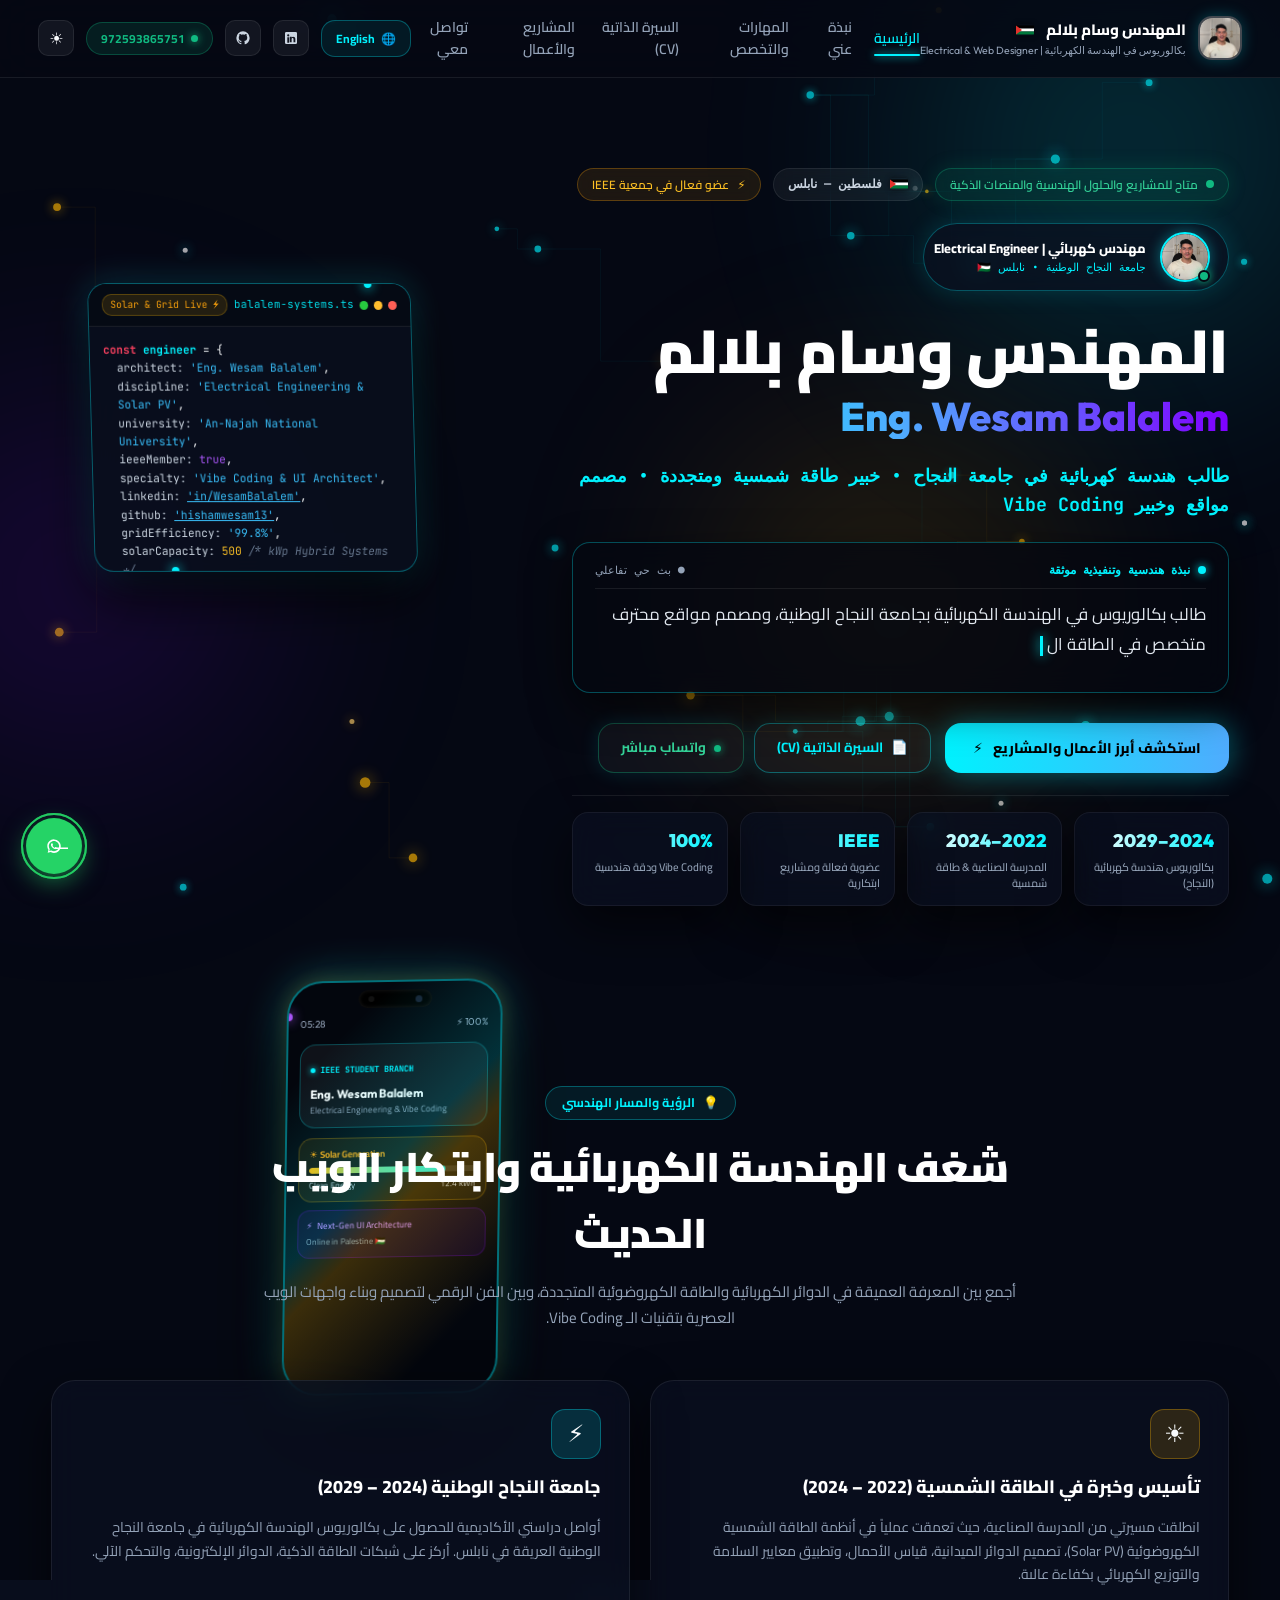
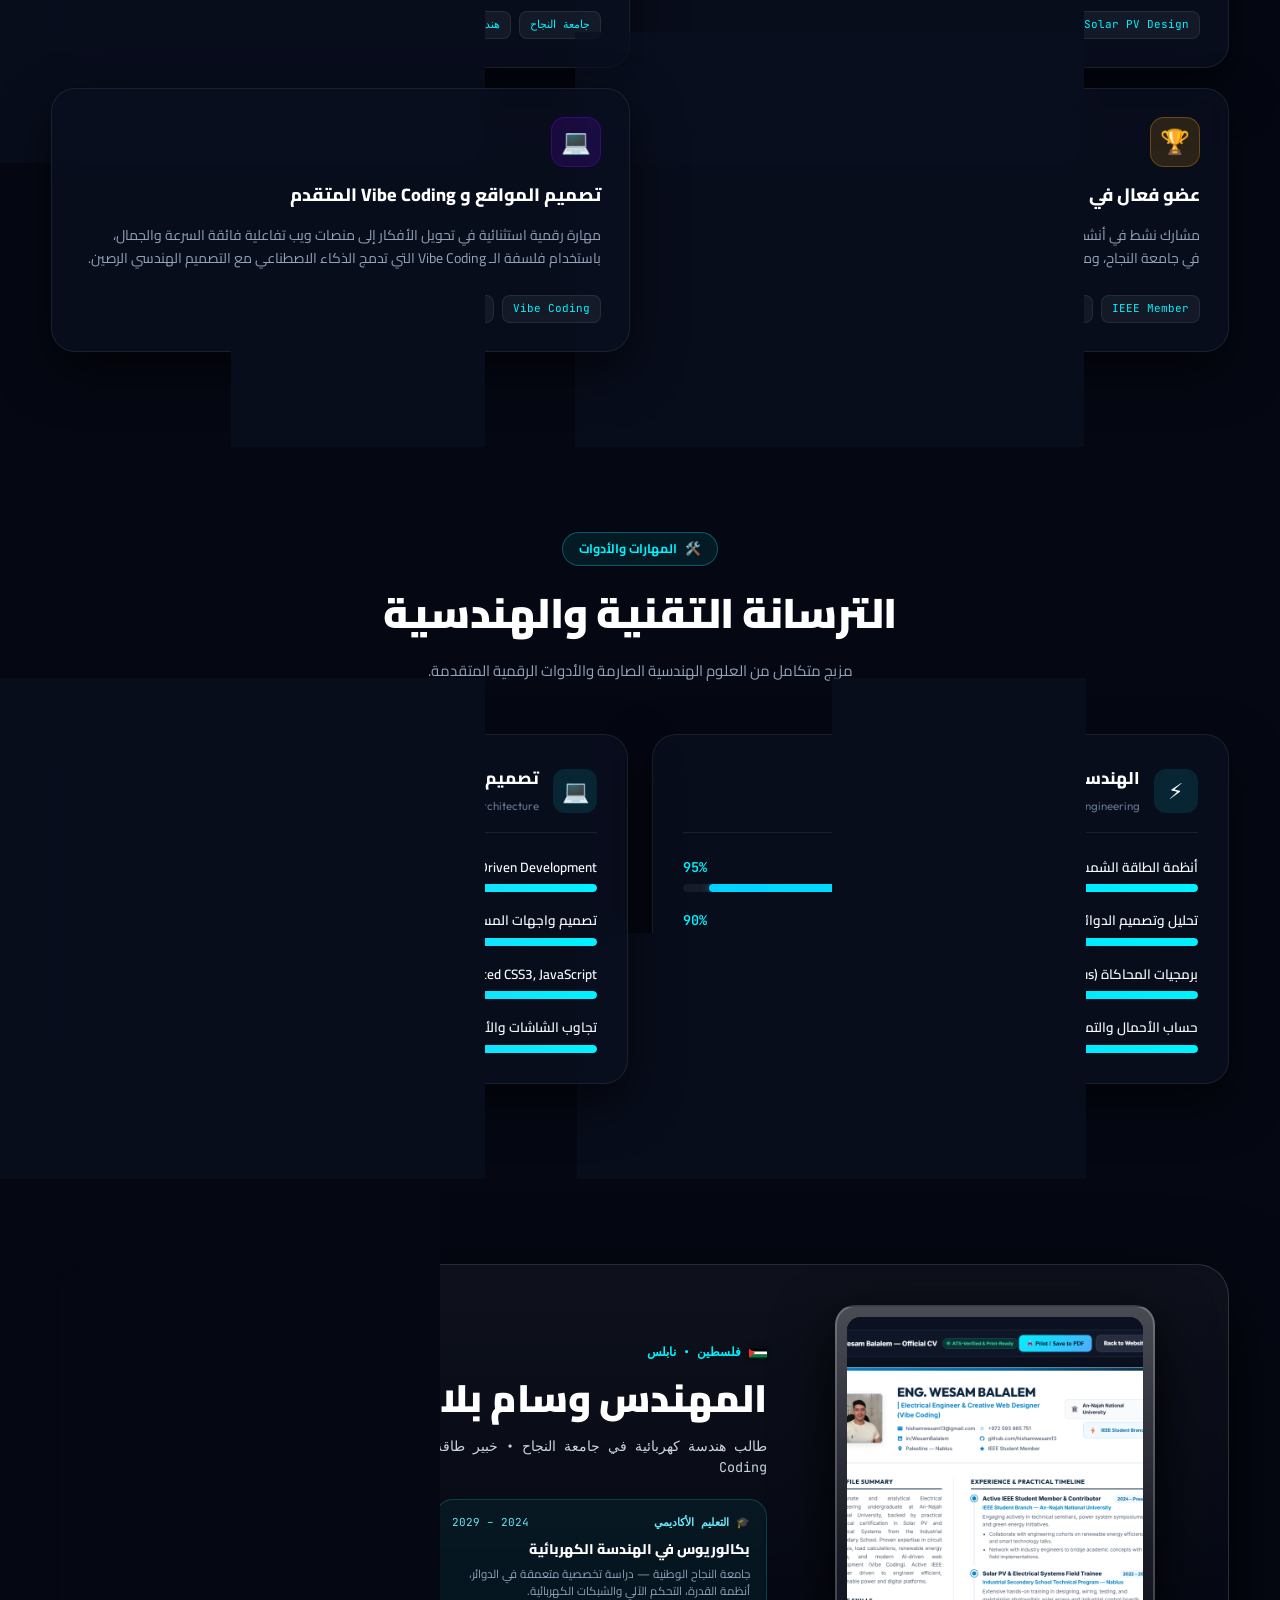
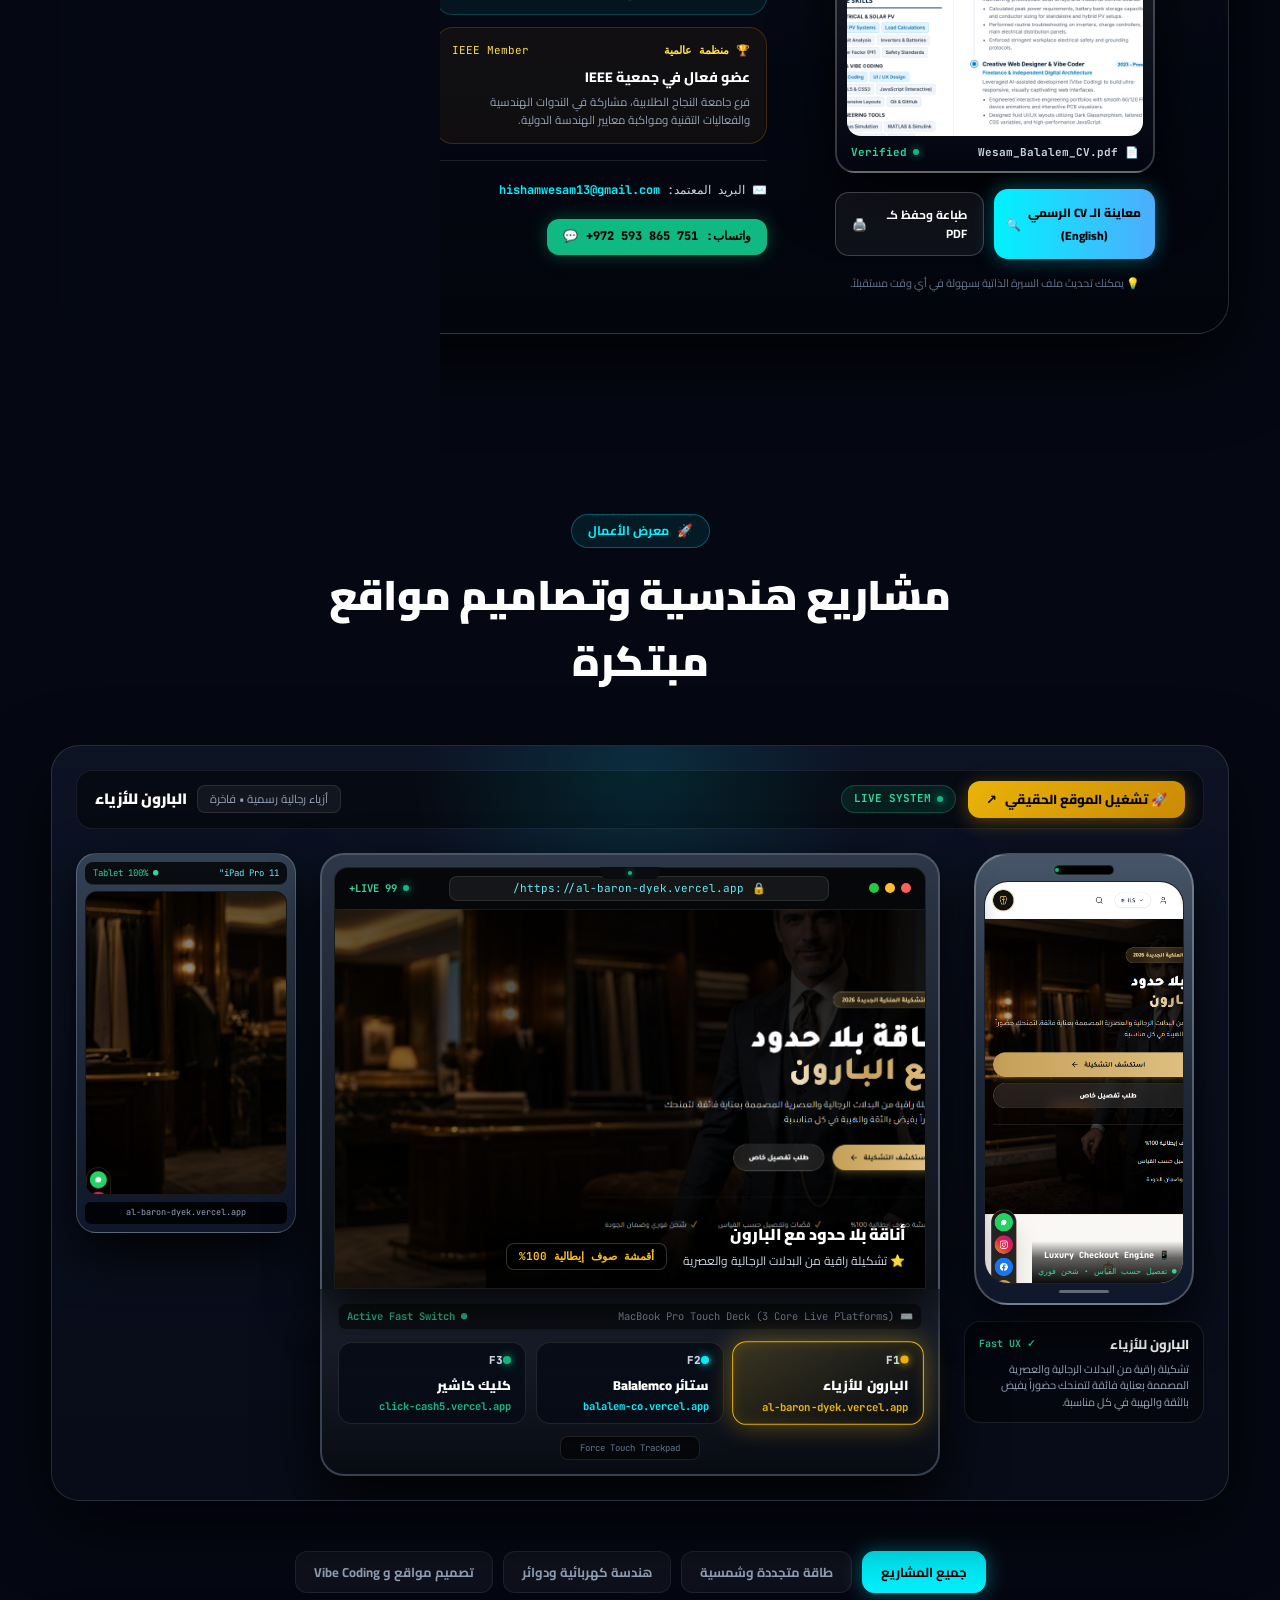
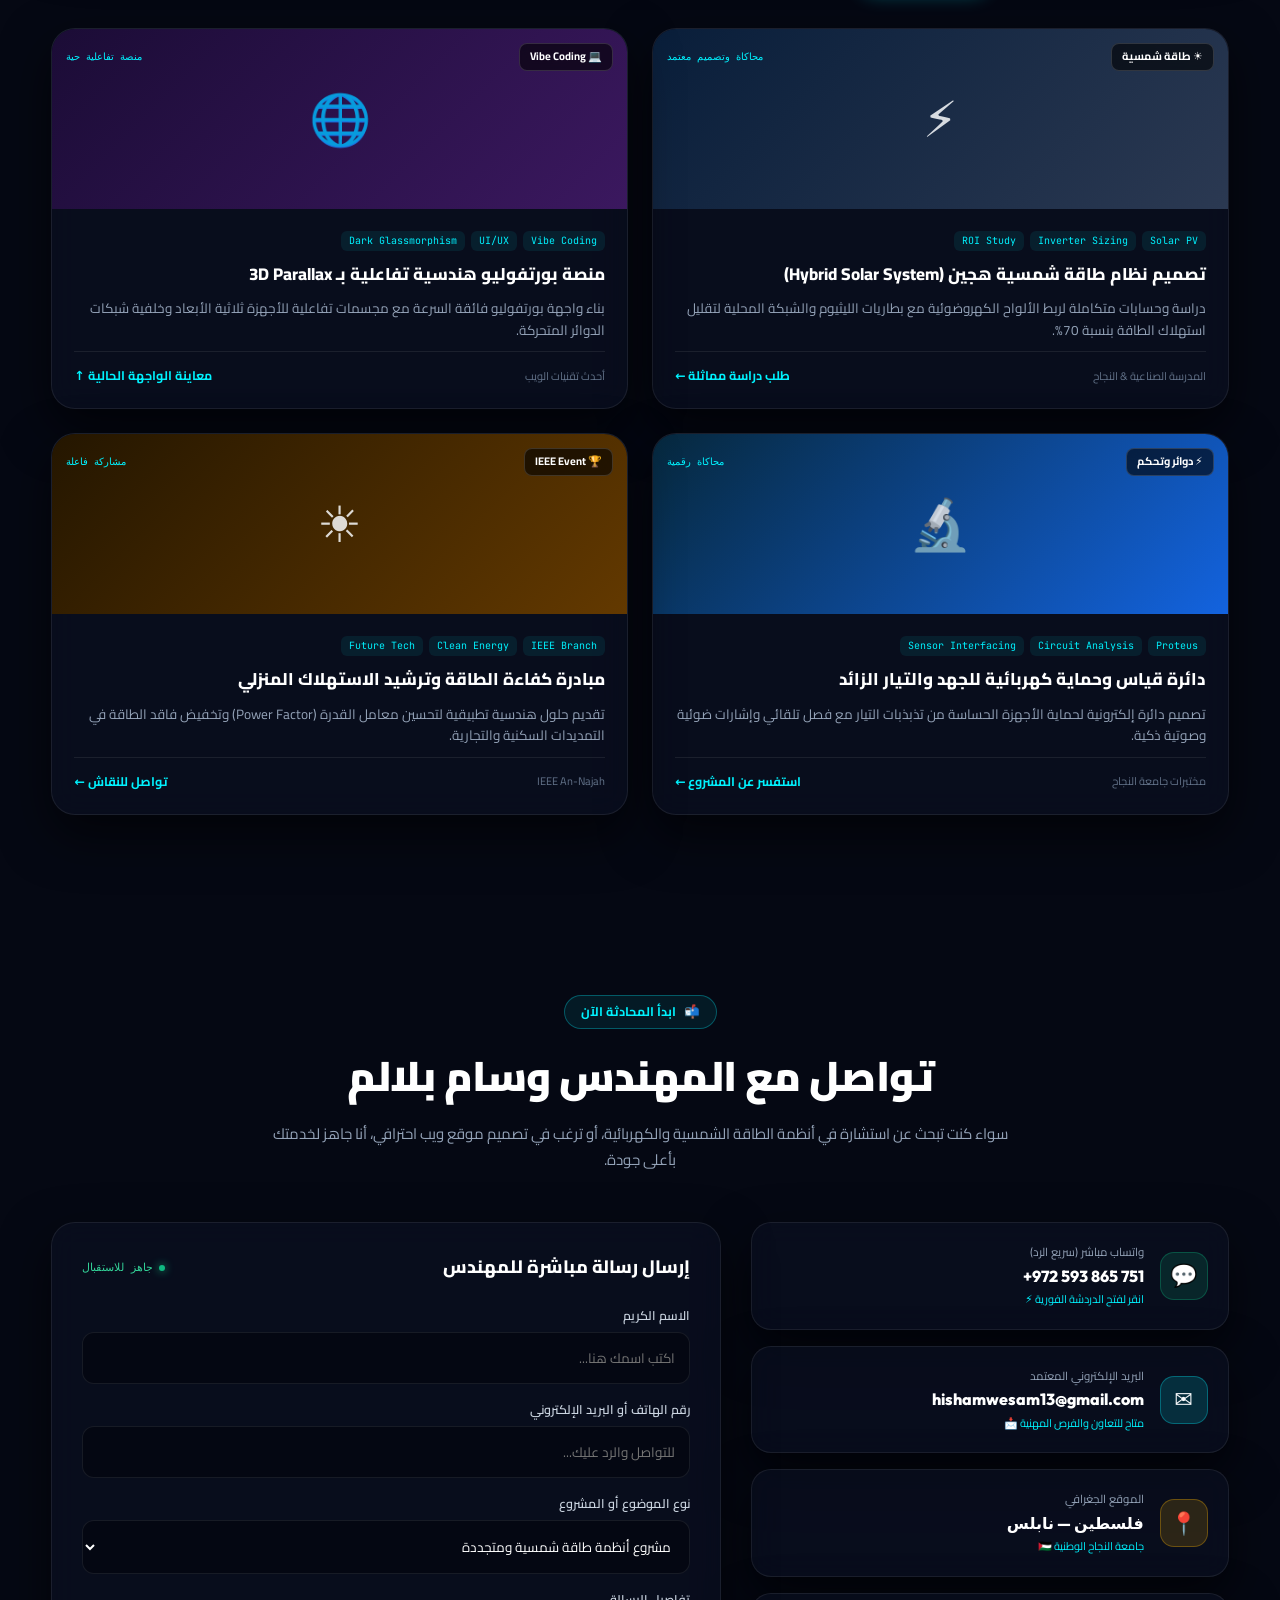
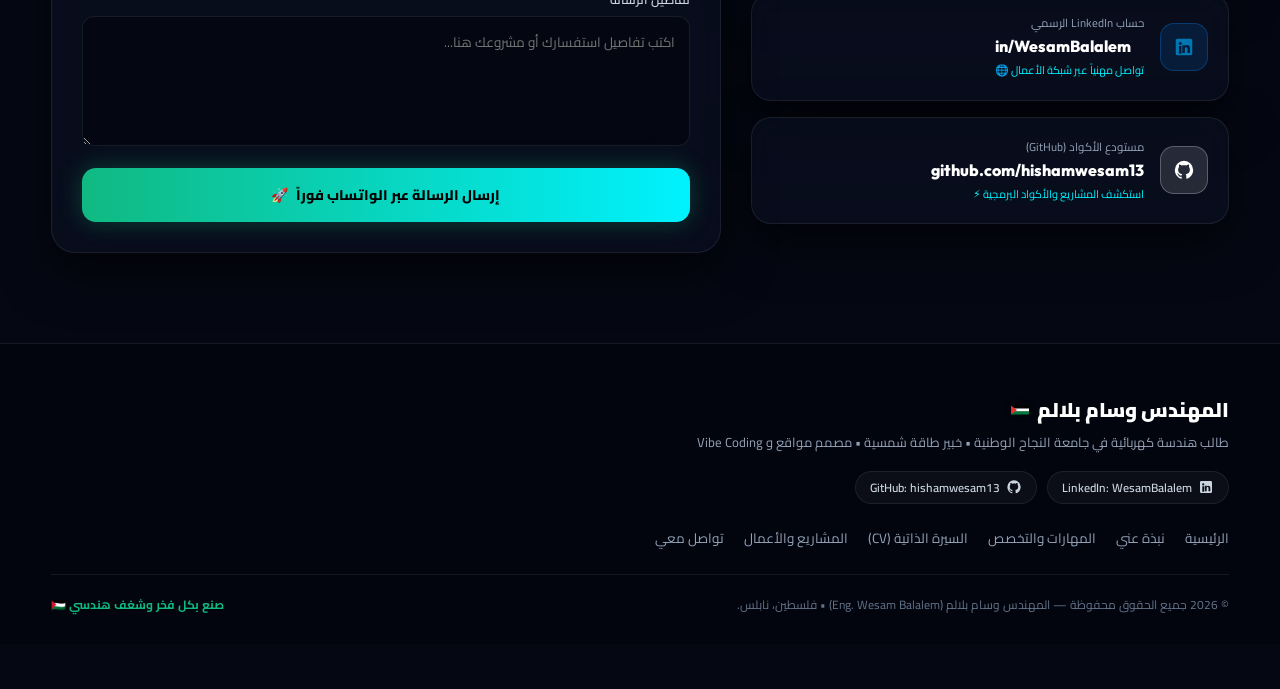
==== commit 13b98084: "feat: update official photo, fix mobile viewport and flag admin trigger" ====
--- a/index.html
+++ b/index.html
@@ -2,7 +2,7 @@
 <html lang="ar" dir="rtl">
 <head>
   <meta charset="UTF-8">
-  <meta name="viewport" content="width=device-width, initial-scale=1.0, maximum-scale=1.0, user-scalable=no, viewport-fit=cover">
+  <meta name="viewport" content="width=device-width, initial-scale=1.0, shrink-to-fit=no">
   <title>المهندس وسام بلالم | هندسة كهربائية وتصميم مواقع Vibe Coding</title>
   <meta name="description" content="البورتفوليو الرسمي للمهندس وسام بلالم - طالب بكالوريوس هندسة كهربائية بجامعة النجاح الوطنية، خبير طاقة شمسية ومتجددة، ومصمم مواقع ومطور Vibe Coding.">
   
@@ -32,18 +32,20 @@
       <!-- Profile Header Identical to snippet requested -->
       <a href="#hero" class="nav-brand group" data-cursor="true">
         <div class="avatar-ring">
-          <img src="wesam.jpg" alt="المهندس وسام بلالم" class="brand-avatar" loading="eager">
+          <img src="wesam-official.jpg?v=20260918" alt="المهندس وسام بلالم" class="brand-avatar" loading="eager">
         </div>
         <div class="brand-meta text-right">
           <div class="brand-name-wrap">
             <span class="brand-name">م. وسام بلالم</span>
-            <!-- Palestine Flag SVG (Secret 3-Click Admin Trigger) -->
-            <svg class="flag-svg secret-trigger" id="palestineSecretTrigger" viewBox="0 0 600 300" xmlns="http://www.w3.org/2000/svg" aria-label="علم فلسطين" title="فلسطين">
-              <rect width="600" height="100" fill="#000000"></rect>
-              <rect y="100" width="600" height="100" fill="#FFFFFF"></rect>
-              <rect y="200" width="600" height="100" fill="#007A3D"></rect>
-              <polygon points="0,0 200,150 0,300" fill="#E4312b"></polygon>
-            </svg>
+            <!-- Palestine Flag (Secret 3-Click / Hold Admin Trigger) -->
+            <span class="flag-trigger-wrapper" id="palestineSecretTriggerWrap" title="فلسطين (انقر 3 مرات أو اضغط مطولاً للوحة الأدمن)">
+              <svg class="flag-svg secret-trigger" id="palestineSecretTrigger" viewBox="0 0 600 300" xmlns="http://www.w3.org/2000/svg" aria-label="علم فلسطين">
+                <rect width="600" height="100" fill="#000000"></rect>
+                <rect y="100" width="600" height="100" fill="#FFFFFF"></rect>
+                <rect y="200" width="600" height="100" fill="#007A3D"></rect>
+                <polygon points="0,0 200,150 0,300" fill="#E4312b"></polygon>
+              </svg>
+            </span>
           </div>
           <span class="brand-title">بكالوريوس في الهندسة الكهربائية | Electrical & Web Designer</span>
         </div>
@@ -120,7 +122,7 @@
           <!-- Hero Headings & Profile Badge -->
           <div class="hero-profile-badge">
             <div class="hero-avatar-wrap">
-              <img src="wesam.jpg" alt="المهندس وسام بلالم" class="hero-avatar-img">
+              <img src="wesam-official.jpg?v=20260918" alt="المهندس وسام بلالم" class="hero-avatar-img">
               <span class="hero-avatar-status" title="متاح للعمل والمشاريع"></span>
             </div>
             <div class="hero-profile-info">
@@ -1195,9 +1197,44 @@
           <button class="admin-tab-btn" data-tab="tab-export">⚙️ تصدير / ضبط</button>
         </div>
 
-        <!-- Tab 1: General Info -->
+        <!-- Tab 1: General Info & Photo -->
         <div class="admin-tab-content active" id="tab-general">
-          <div class="admin-section-grid">
+          
+          <!-- Photo Management Card -->
+          <div class="admin-photo-card glass-card">
+            <div class="photo-card-header">
+              <div class="photo-card-title-row">
+                <span class="photo-icon">📸</span>
+                <span class="photo-title">الصورة الشخصية الرسمية (Avatar)</span>
+              </div>
+              <p class="photo-sub">تنعكس صورتك تلقائياً في أعلى شاشة الموقع (Hero)، ودائرة النافبار، وملف الـ CV.</p>
+            </div>
+            <div class="photo-card-body">
+              <div class="photo-preview-wrap">
+                <img src="wesam-official.jpg?v=20260918" alt="معاينة الصورة الحالية" id="adminAvatarPreview" class="admin-avatar-preview-img">
+                <span class="photo-preview-label">المعاينة الحالية</span>
+              </div>
+              <div class="photo-controls">
+                <div class="photo-btn-row">
+                  <label for="cfg_avatarFileInput" class="btn-photo-upload" data-cursor="true">
+                    <span>📁 اختيار صورة من الجهاز / الهاتف</span>
+                    <input type="file" id="cfg_avatarFileInput" accept="image/*" style="display: none;">
+                  </label>
+                  <button type="button" id="btnResetDefaultAvatar" class="btn-photo-reset" title="استعادة الصورة الأصلية الافتراضية">🔄 استعادة الأصلية</button>
+                </div>
+                <div class="photo-url-row">
+                  <label for="cfg_avatarUrlInput" class="form-label text-xs">أو رابط صورة مباشر (URL):</label>
+                  <div class="url-input-wrap">
+                    <input type="text" id="cfg_avatarUrlInput" class="form-input text-xs" placeholder="مثال: wesam.jpg أو رابط https://...">
+                    <button type="button" id="btnApplyAvatarUrl" class="btn-apply-url">تطبيق ↵</button>
+                  </div>
+                </div>
+                <div id="photoUploadFeedback" class="photo-feedback" style="display: none;"></div>
+              </div>
+            </div>
+          </div>
+
+          <div class="admin-section-grid mt-4">
             <div class="form-group">
               <label class="form-label">الاسم بالعربية</label>
               <input type="text" id="cfg_nameAr" class="form-input" value="المهندس وسام بلالم">
--- a/style.css
+++ b/style.css
@@ -63,7 +63,7 @@
   font-size: 16px;
   overflow-x: hidden !important;
   width: 100%;
-  max-width: 100vw;
+  max-width: 100%;
 }
 
 body {
@@ -73,7 +73,7 @@
   line-height: 1.6;
   overflow-x: hidden !important;
   width: 100%;
-  max-width: 100vw;
+  max-width: 100%;
   position: relative;
   min-height: 100vh;
 }
@@ -100,8 +100,8 @@
   position: fixed;
   top: 0;
   left: 0;
-  width: 100vw;
-  height: 100vh;
+  width: 100%;
+  height: 100%;
   z-index: 0;
   pointer-events: none;
   opacity: 0.65;
@@ -484,13 +484,41 @@
   box-shadow: 0 20px 45px rgba(0, 242, 254, 0.15);
 }
 
+.flag-trigger-wrapper {
+  display: inline-flex;
+  align-items: center;
+  justify-content: center;
+  padding: 6px 6px;
+  margin: -6px -2px;
+  cursor: pointer;
+  position: relative;
+  z-index: 15;
+  border-radius: 6px;
+  touch-action: manipulation;
+  -webkit-tap-highlight-color: transparent;
+  user-select: none;
+  transition: transform 0.15s ease;
+}
+
+.flag-trigger-wrapper:hover {
+  transform: scale(1.15);
+}
+
 .flag-svg {
   display: inline-block;
-  width: 16px;
-  height: 11px;
+  width: 18px;
+  height: 12px;
   border-radius: 2px;
-  box-shadow: 0 0 4px rgba(0,0,0,0.4);
+  box-shadow: 0 0 5px rgba(0,0,0,0.5);
   vertical-align: middle;
+  pointer-events: auto;
+  transition: transform 0.18s ease, filter 0.18s ease;
+}
+
+.flag-svg.flag-tap-pulse,
+.flag-trigger-wrapper.flag-tap-pulse {
+  transform: scale(1.4) !important;
+  filter: drop-shadow(0 0 8px var(--accent-cyan));
 }
 
 /* ==========================================================================
@@ -3031,11 +3059,11 @@
   /* 3D Side Screen: Centered, perfectly framed cyber showcase stage */
   .hero-side-screen {
     width: 100%;
-    max-width: 330px;
-    height: 300px;
+    max-width: 320px;
+    height: 290px;
     margin: 15px auto;
     position: relative;
-    perspective: 900px;
+    perspective: none !important;
     display: flex;
     justify-content: center;
     align-items: center;
@@ -3047,11 +3075,12 @@
   }
 
   .device-tablet {
-    width: 200px;
-    height: 165px;
+    transform: none !important;
+    width: 185px;
+    height: 155px;
     position: absolute;
-    left: 10px;
-    top: 20px;
+    left: 8px;
+    top: 18px;
     z-index: 5;
   }
 
@@ -3080,11 +3109,12 @@
   }
 
   .device-phone {
-    width: 125px;
-    height: 245px;
+    transform: none !important;
+    width: 120px;
+    height: 235px;
     position: absolute;
-    right: 15px;
-    top: 22px;
+    right: 12px;
+    top: 18px;
     z-index: 10;
     box-shadow: 0 15px 40px rgba(0, 0, 0, 0.9);
   }
@@ -3152,10 +3182,42 @@
 }
 
 @media (max-width: 768px) {
+  .navbar {
+    width: 96%;
+    gap: 8px;
+  }
+
+  .nav-brand {
+    gap: 8px;
+    flex-shrink: 1;
+    min-width: 0;
+  }
+
+  .avatar-ring {
+    width: 36px;
+    height: 36px;
+    border-radius: 10px;
+    flex-shrink: 0;
+  }
+
+  .brand-name {
+    font-size: 13.5px;
+    white-space: nowrap;
+  }
+
   .brand-title {
     display: none !important;
   }
 
+  .nav-actions {
+    gap: 6px;
+    flex-shrink: 0;
+  }
+
+  .btn-nav-wa {
+    display: none !important;
+  }
+
   .nav-social-btn {
     display: none !important;
   }
@@ -3164,14 +3226,17 @@
     display: none !important;
   }
 
-  .btn-nav-wa {
-    padding: 6px 10px;
+  .btn-lang {
+    padding: 4px 8px;
     font-size: 11px;
-  }
-
-  .btn-lang {
-    padding: 5px 10px;
-    font-size: 11px;
+    border-radius: 10px;
+  }
+
+  .btn-icon {
+    width: 32px;
+    height: 32px;
+    font-size: 13px;
+    border-radius: 8px;
   }
 
   .touch-deck-buttons {
@@ -3233,6 +3298,14 @@
     padding: 24px 18px;
   }
 
+  .container {
+    width: 95%;
+    max-width: 100%;
+    padding-left: 6px;
+    padding-right: 6px;
+    box-sizing: border-box;
+  }
+
   .floating-wa-watermark {
     bottom: 20px;
     left: 20px;
@@ -3265,22 +3338,25 @@
   }
 
   .hero-side-screen {
-    max-width: 300px;
-    height: 280px;
+    max-width: min(290px, 88vw);
+    height: 255px;
+    perspective: none !important;
   }
 
   .device-tablet {
-    width: 180px;
-    height: 150px;
-    left: 8px;
-    top: 18px;
+    transform: none !important;
+    width: 155px;
+    height: 135px;
+    left: 6px;
+    top: 14px;
   }
 
   .device-phone {
-    width: 115px;
-    height: 230px;
-    right: 10px;
-    top: 18px;
+    transform: none !important;
+    width: 108px;
+    height: 215px;
+    right: 8px;
+    top: 14px;
   }
 }
 
@@ -3571,6 +3647,148 @@
   display: block;
 }
 
+/* Admin Photo Management Styles */
+.admin-photo-card {
+  padding: 16px 20px;
+  margin-bottom: 20px;
+  background: rgba(12, 20, 42, 0.75);
+  border: 1px solid rgba(0, 242, 254, 0.25);
+  border-radius: 18px;
+}
+
+.photo-card-header {
+  margin-bottom: 14px;
+}
+
+.photo-card-title-row {
+  display: flex;
+  align-items: center;
+  gap: 8px;
+  font-size: 14px;
+  font-weight: 800;
+  color: #fff;
+  margin-bottom: 4px;
+}
+
+.photo-sub {
+  font-size: 12px;
+  color: var(--text-muted);
+}
+
+.photo-card-body {
+  display: flex;
+  align-items: center;
+  gap: 20px;
+  flex-wrap: wrap;
+}
+
+.photo-preview-wrap {
+  display: flex;
+  flex-direction: column;
+  align-items: center;
+  gap: 6px;
+}
+
+.admin-avatar-preview-img {
+  width: 80px;
+  height: 80px;
+  border-radius: 20px;
+  object-fit: cover;
+  object-position: top;
+  border: 2px solid var(--accent-cyan);
+  box-shadow: 0 0 20px rgba(0, 242, 254, 0.35);
+}
+
+.photo-preview-label {
+  font-size: 10px;
+  color: var(--text-dim);
+}
+
+.photo-controls {
+  flex: 1;
+  min-width: 240px;
+  display: flex;
+  flex-direction: column;
+  gap: 10px;
+}
+
+.photo-btn-row {
+  display: flex;
+  align-items: center;
+  gap: 10px;
+  flex-wrap: wrap;
+}
+
+.btn-photo-upload {
+  display: inline-flex;
+  align-items: center;
+  gap: 8px;
+  padding: 8px 16px;
+  border-radius: 10px;
+  background: linear-gradient(135deg, rgba(0, 242, 254, 0.2), rgba(79, 172, 254, 0.2));
+  border: 1px solid var(--border-cyan);
+  color: #fff;
+  font-size: 12px;
+  font-weight: 700;
+  cursor: pointer;
+  transition: var(--transition-smooth);
+}
+
+.btn-photo-upload:hover {
+  background: var(--accent-cyan);
+  color: #000;
+  transform: scale(1.02);
+}
+
+.btn-photo-reset {
+  padding: 8px 14px;
+  border-radius: 10px;
+  background: rgba(255, 255, 255, 0.06);
+  border: 1px solid rgba(255, 255, 255, 0.15);
+  color: var(--text-muted);
+  font-size: 11.5px;
+  font-weight: 600;
+  cursor: pointer;
+  transition: 0.2s;
+}
+
+.btn-photo-reset:hover {
+  background: rgba(244, 63, 94, 0.2);
+  color: #fb7185;
+  border-color: rgba(244, 63, 94, 0.4);
+}
+
+.photo-url-row {
+  display: flex;
+  flex-direction: column;
+  gap: 4px;
+}
+
+.url-input-wrap {
+  display: flex;
+  gap: 8px;
+}
+
+.url-input-wrap .form-input {
+  flex: 1;
+}
+
+.btn-apply-url {
+  padding: 6px 14px;
+  border-radius: 8px;
+  background: rgba(0, 242, 254, 0.15);
+  border: 1px solid var(--border-cyan);
+  color: var(--accent-cyan);
+  font-size: 11.5px;
+  font-weight: 700;
+  cursor: pointer;
+}
+
+.btn-apply-url:hover {
+  background: var(--accent-cyan);
+  color: #000;
+}
+
 .admin-section-grid {
   display: grid;
   grid-template-columns: repeat(2, 1fr);
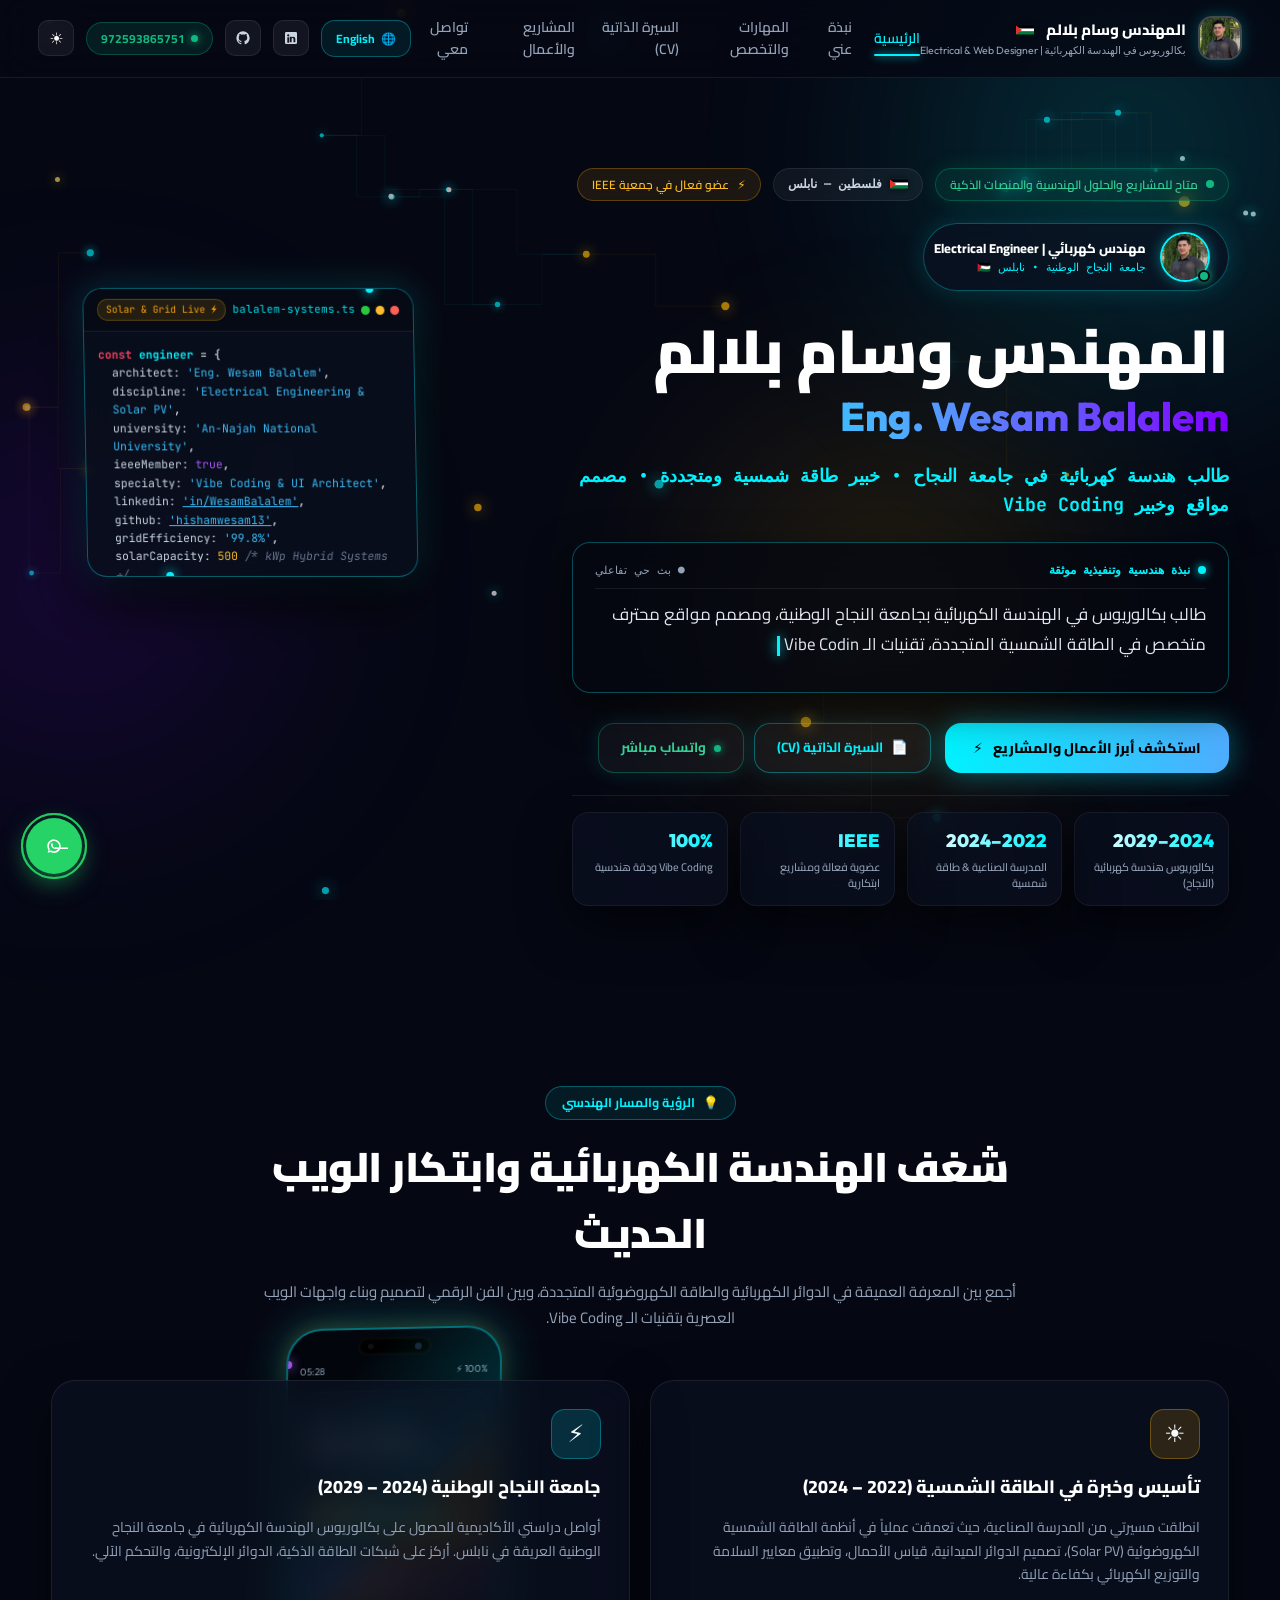
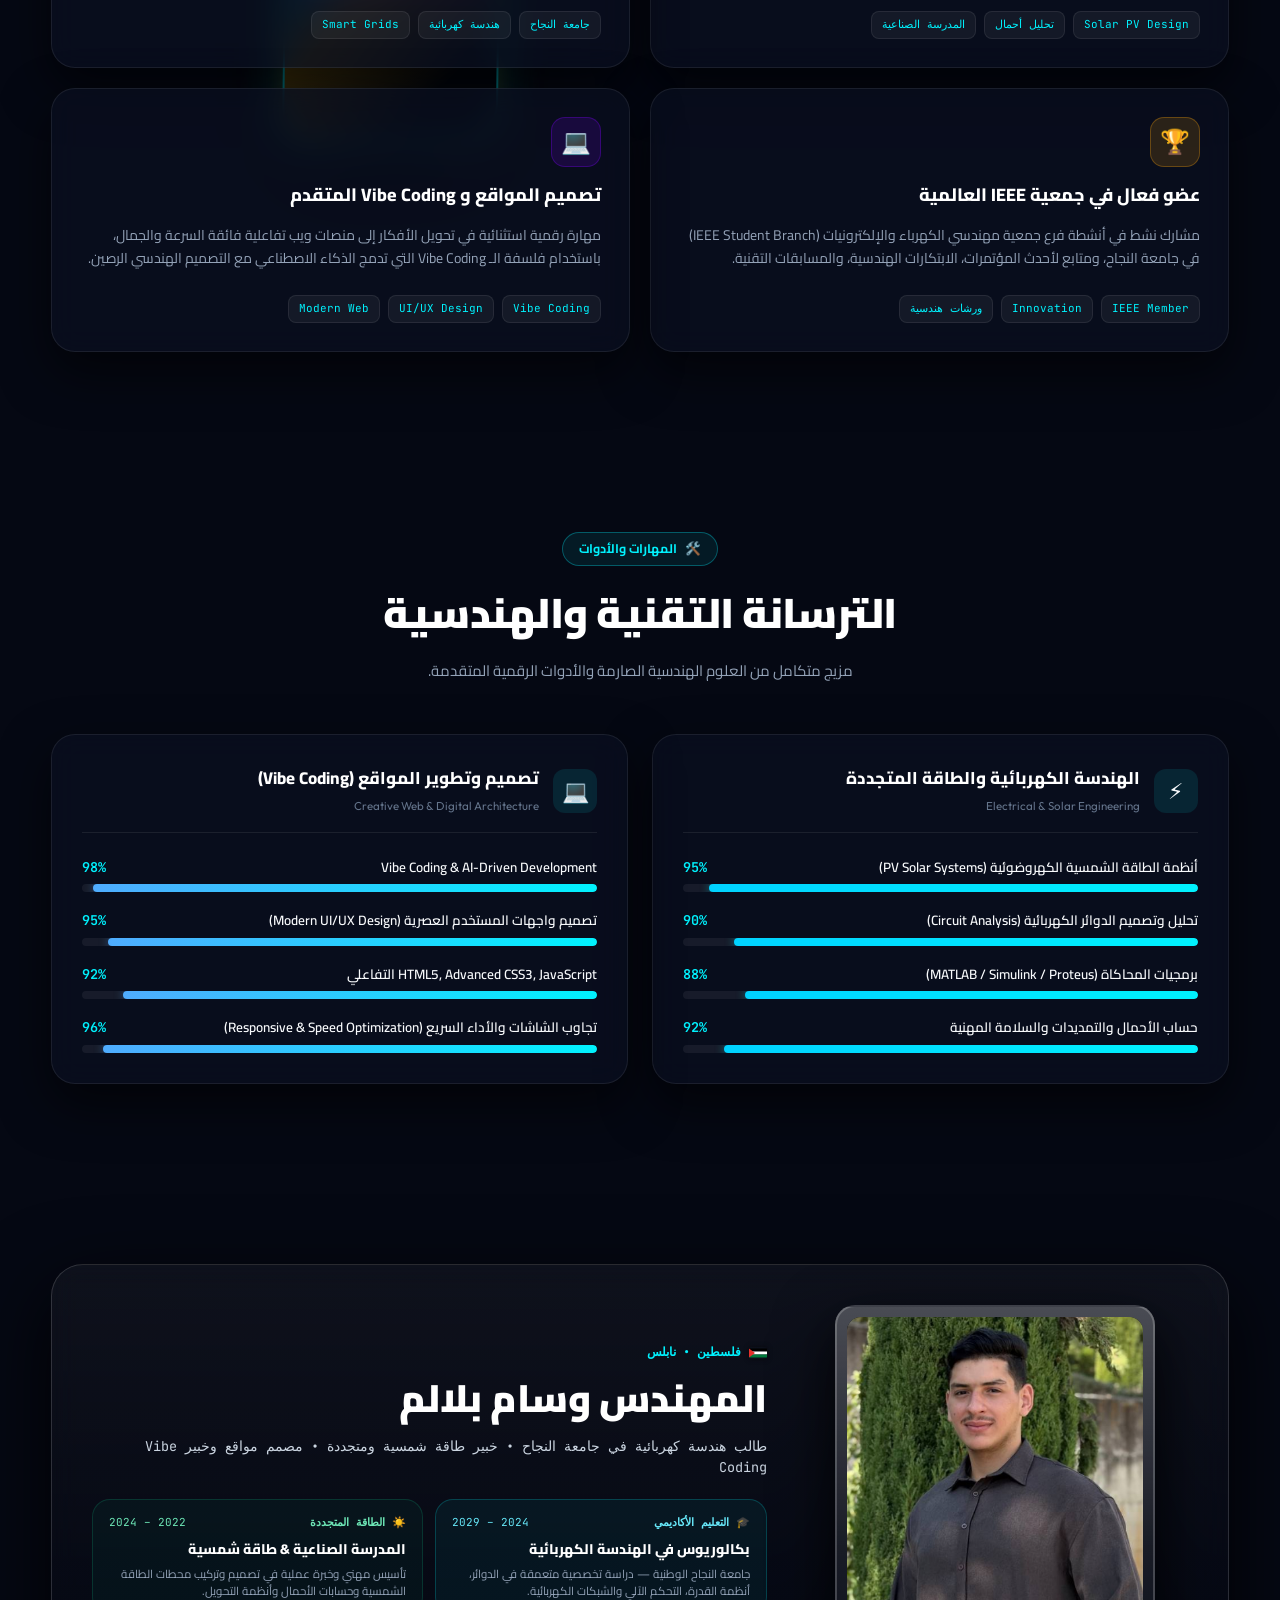
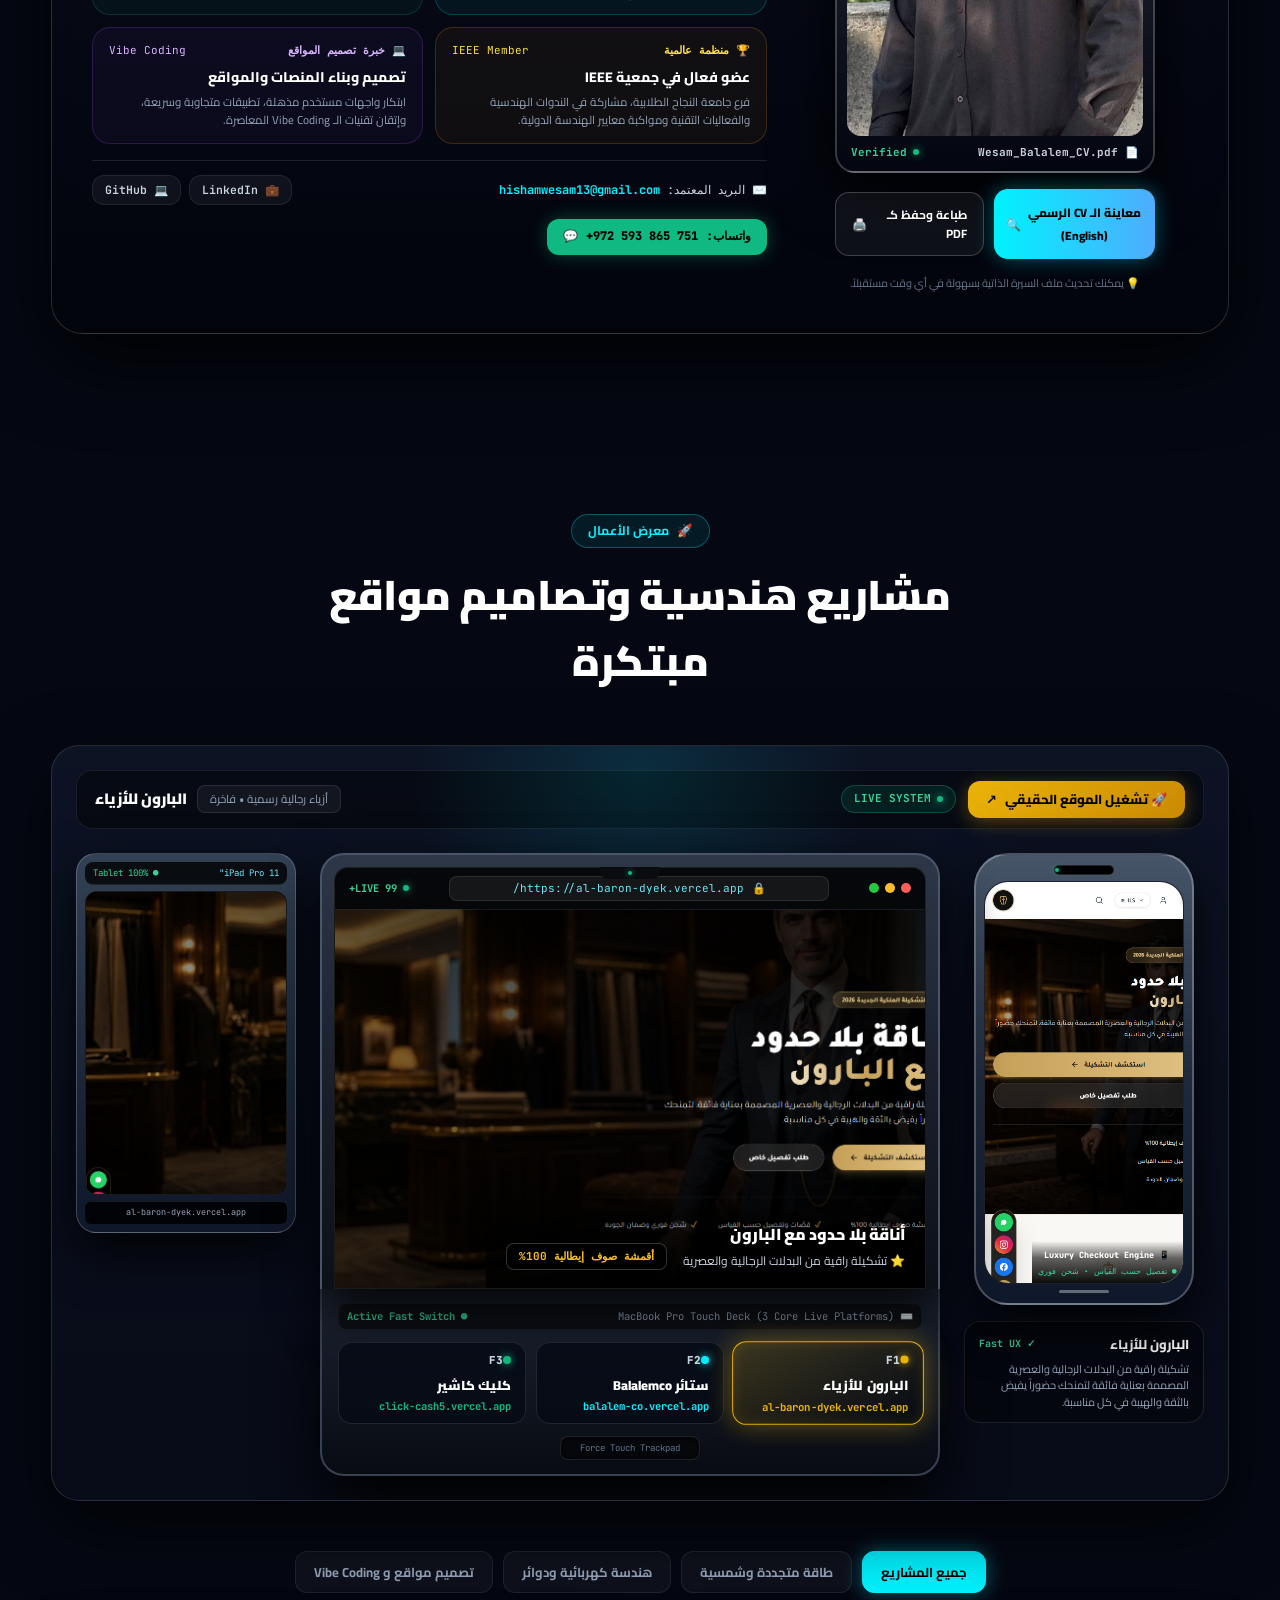
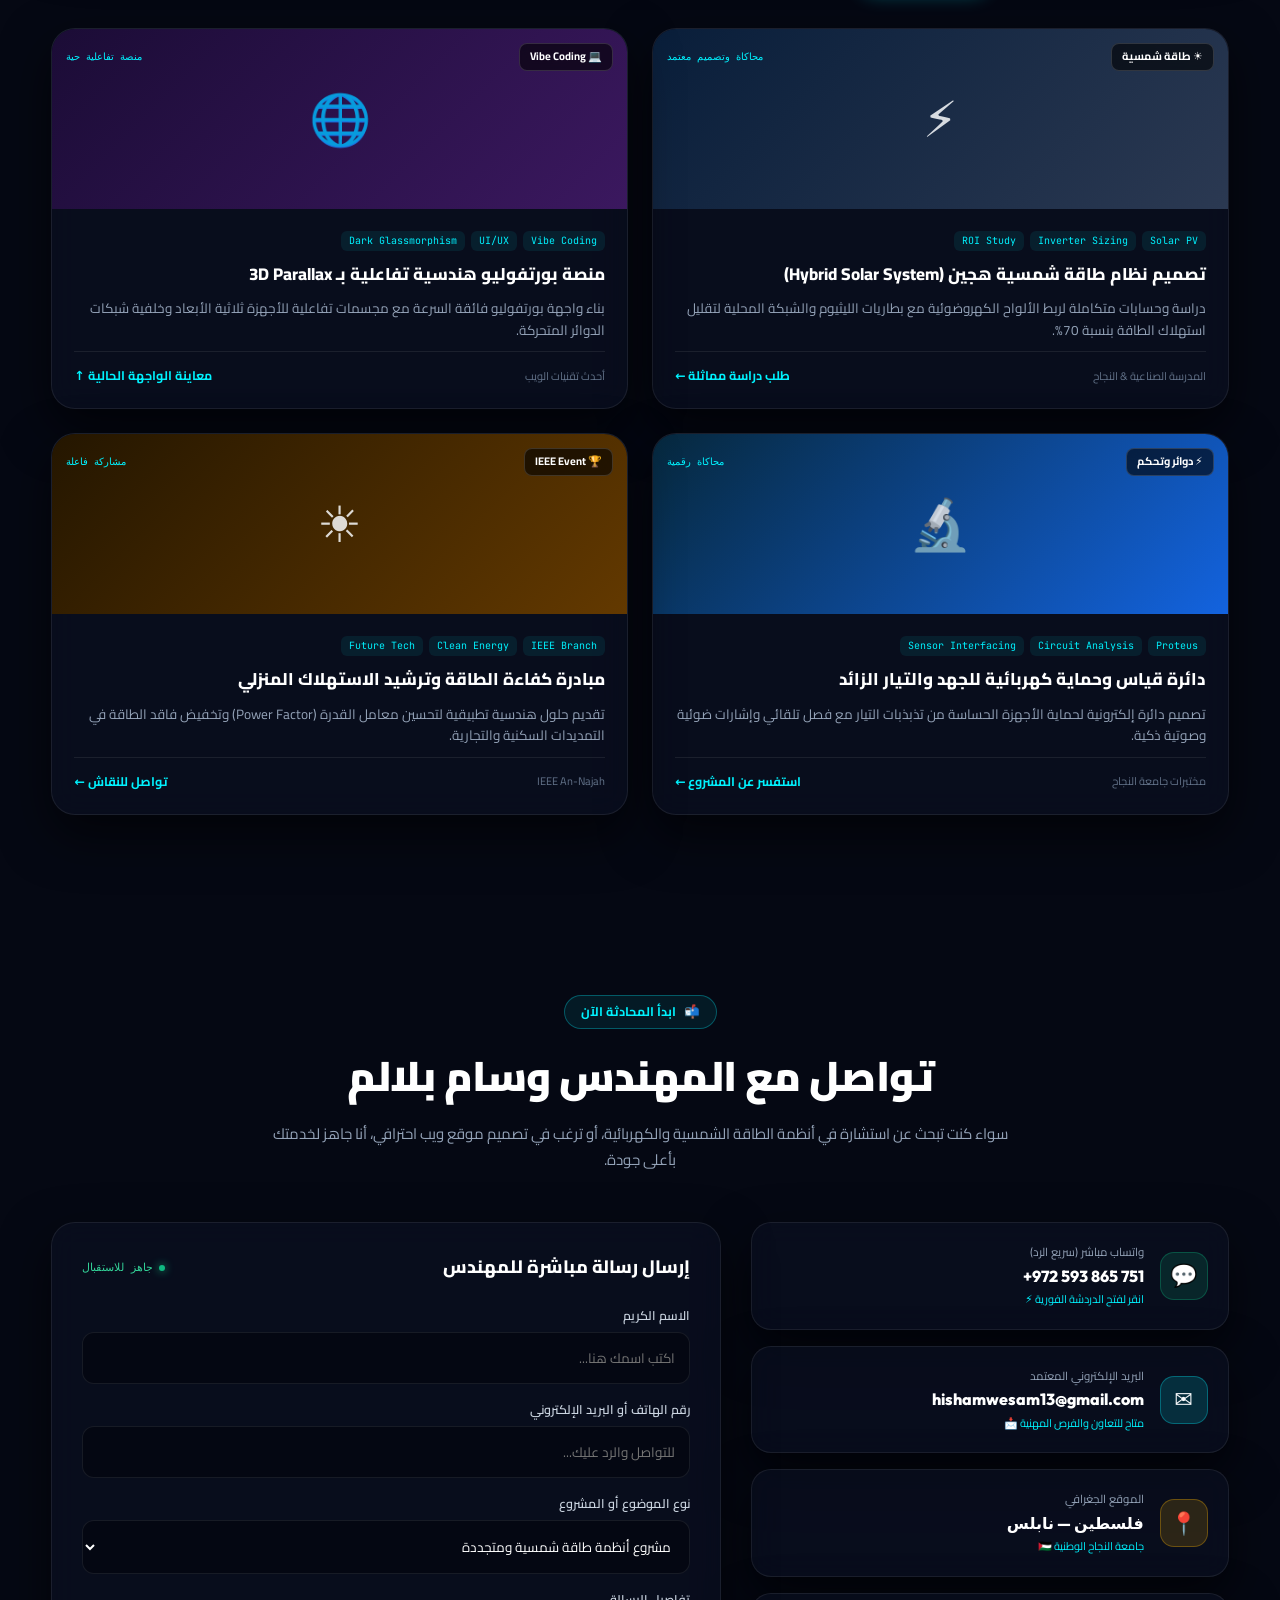
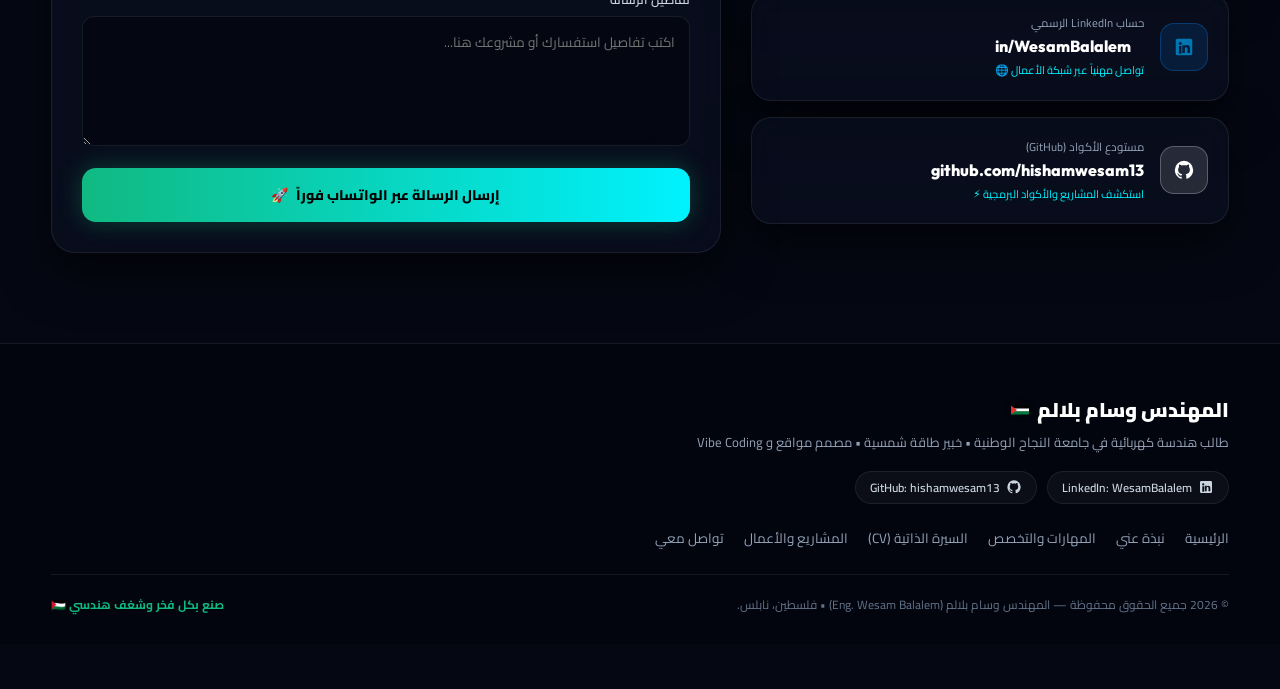
==== commit ff64042d: "Update profile and CV photo with the new official portrait" ====
--- a/index.html
+++ b/index.html
@@ -32,7 +32,7 @@
       <!-- Profile Header Identical to snippet requested -->
       <a href="#hero" class="nav-brand group" data-cursor="true">
         <div class="avatar-ring">
-          <img src="wesam-official.jpg?v=20260918" alt="المهندس وسام بلالم" class="brand-avatar" loading="eager">
+          <img src="wesam-official.jpg?v=20260922" alt="المهندس وسام بلالم" class="brand-avatar" loading="eager">
         </div>
         <div class="brand-meta text-right">
           <div class="brand-name-wrap">
@@ -122,7 +122,7 @@
           <!-- Hero Headings & Profile Badge -->
           <div class="hero-profile-badge">
             <div class="hero-avatar-wrap">
-              <img src="wesam-official.jpg?v=20260918" alt="المهندس وسام بلالم" class="hero-avatar-img">
+              <img src="wesam-official.jpg?v=20260922" alt="المهندس وسام بلالم" class="hero-avatar-img">
               <span class="hero-avatar-status" title="متاح للعمل والمشاريع"></span>
             </div>
             <div class="hero-profile-info">
@@ -1211,7 +1211,7 @@
             </div>
             <div class="photo-card-body">
               <div class="photo-preview-wrap">
-                <img src="wesam-official.jpg?v=20260918" alt="معاينة الصورة الحالية" id="adminAvatarPreview" class="admin-avatar-preview-img">
+                <img src="wesam-official.jpg?v=20260922" alt="معاينة الصورة الحالية" id="adminAvatarPreview" class="admin-avatar-preview-img">
                 <span class="photo-preview-label">المعاينة الحالية</span>
               </div>
               <div class="photo-controls">
--- a/style.css
+++ b/style.css
@@ -833,6 +833,7 @@
   height: 100%;
   border-radius: 50%;
   object-fit: cover;
+  object-position: top;
   border: 2px solid var(--accent-cyan);
   box-shadow: 0 0 14px rgba(0, 242, 254, 0.4);
 }
